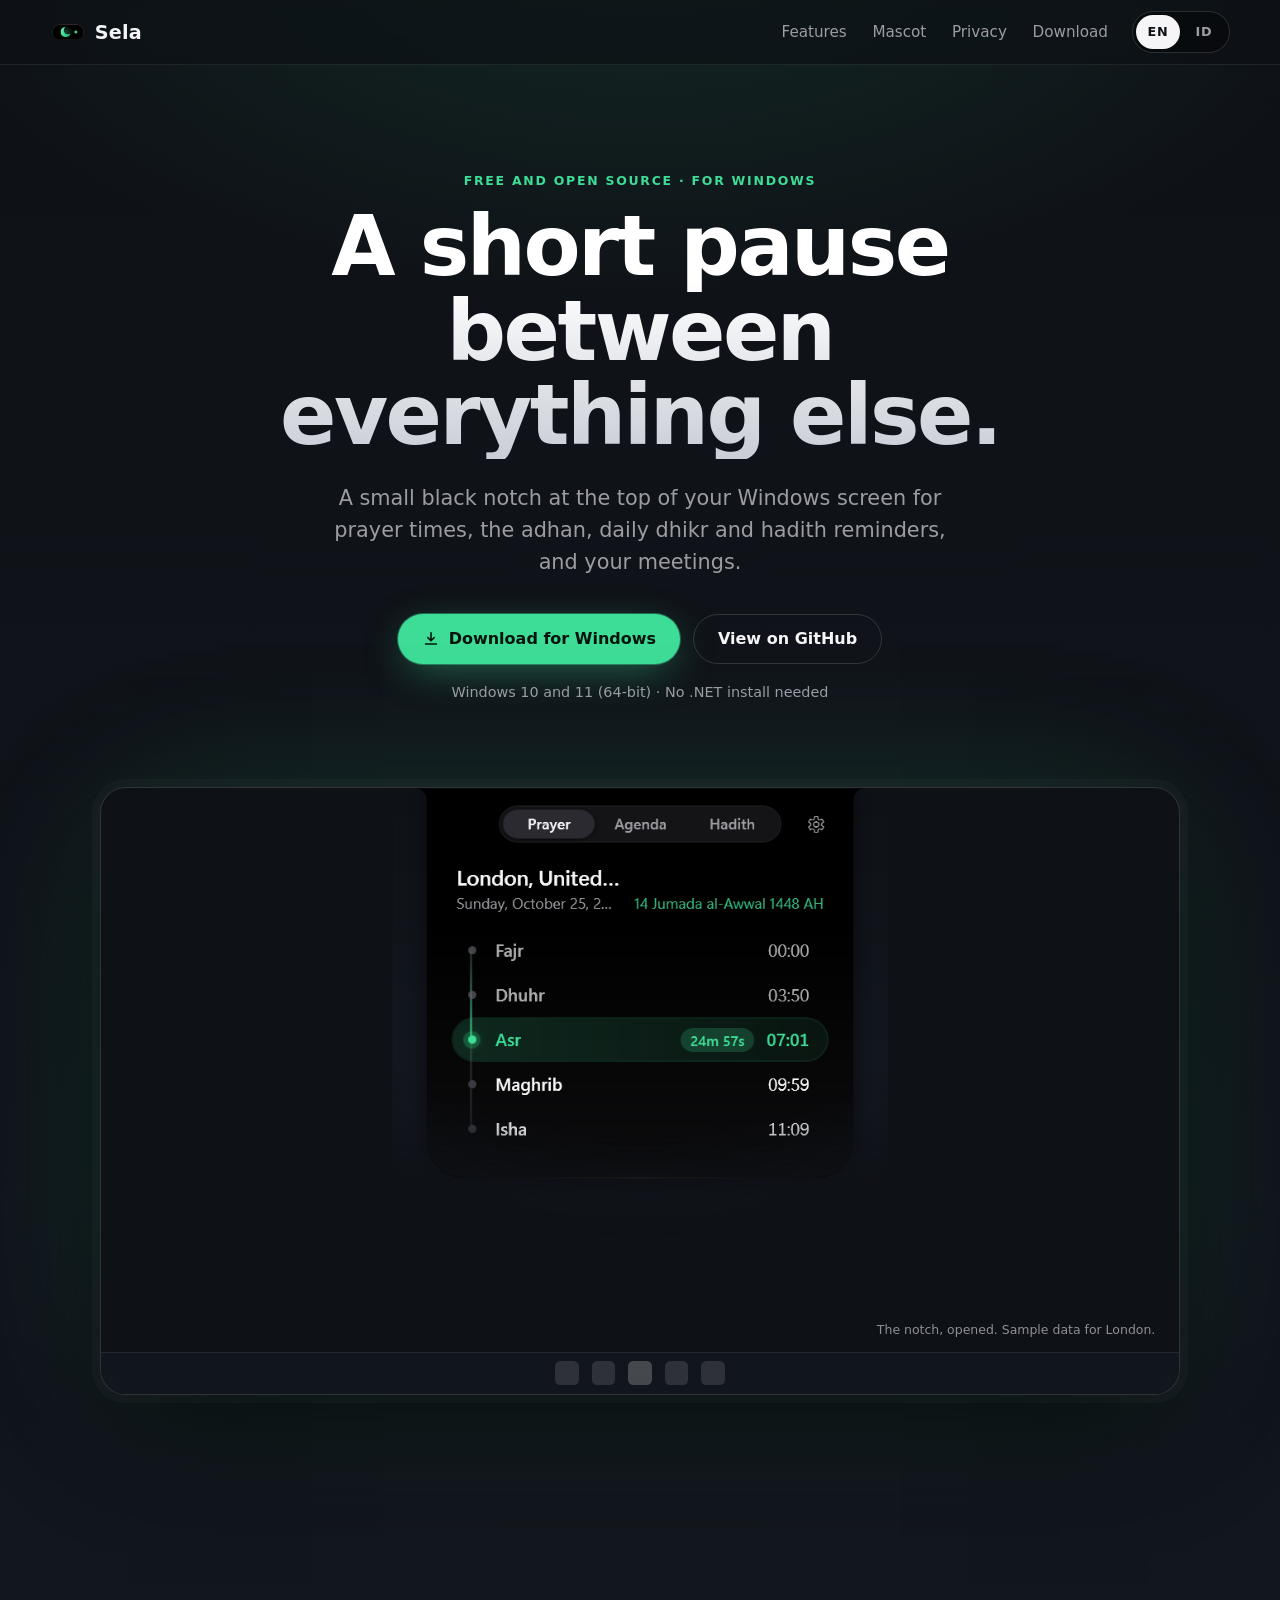
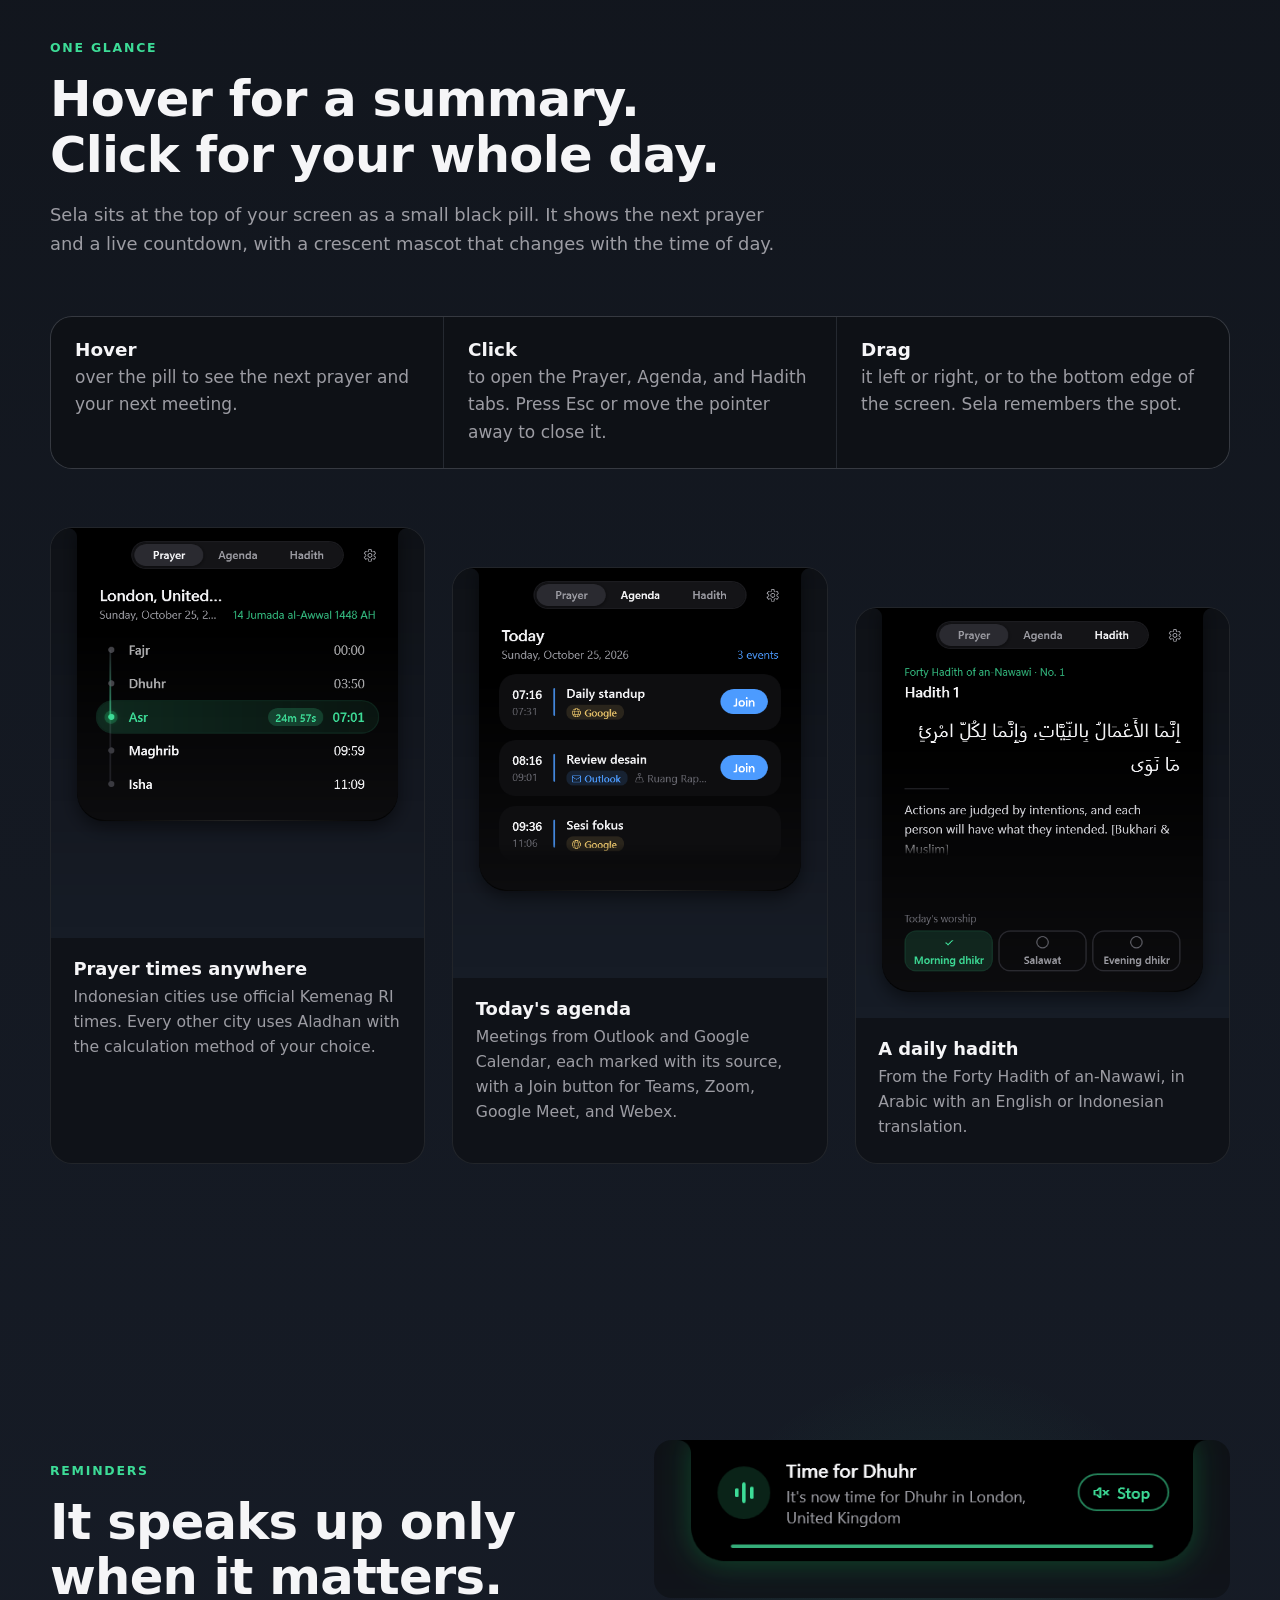
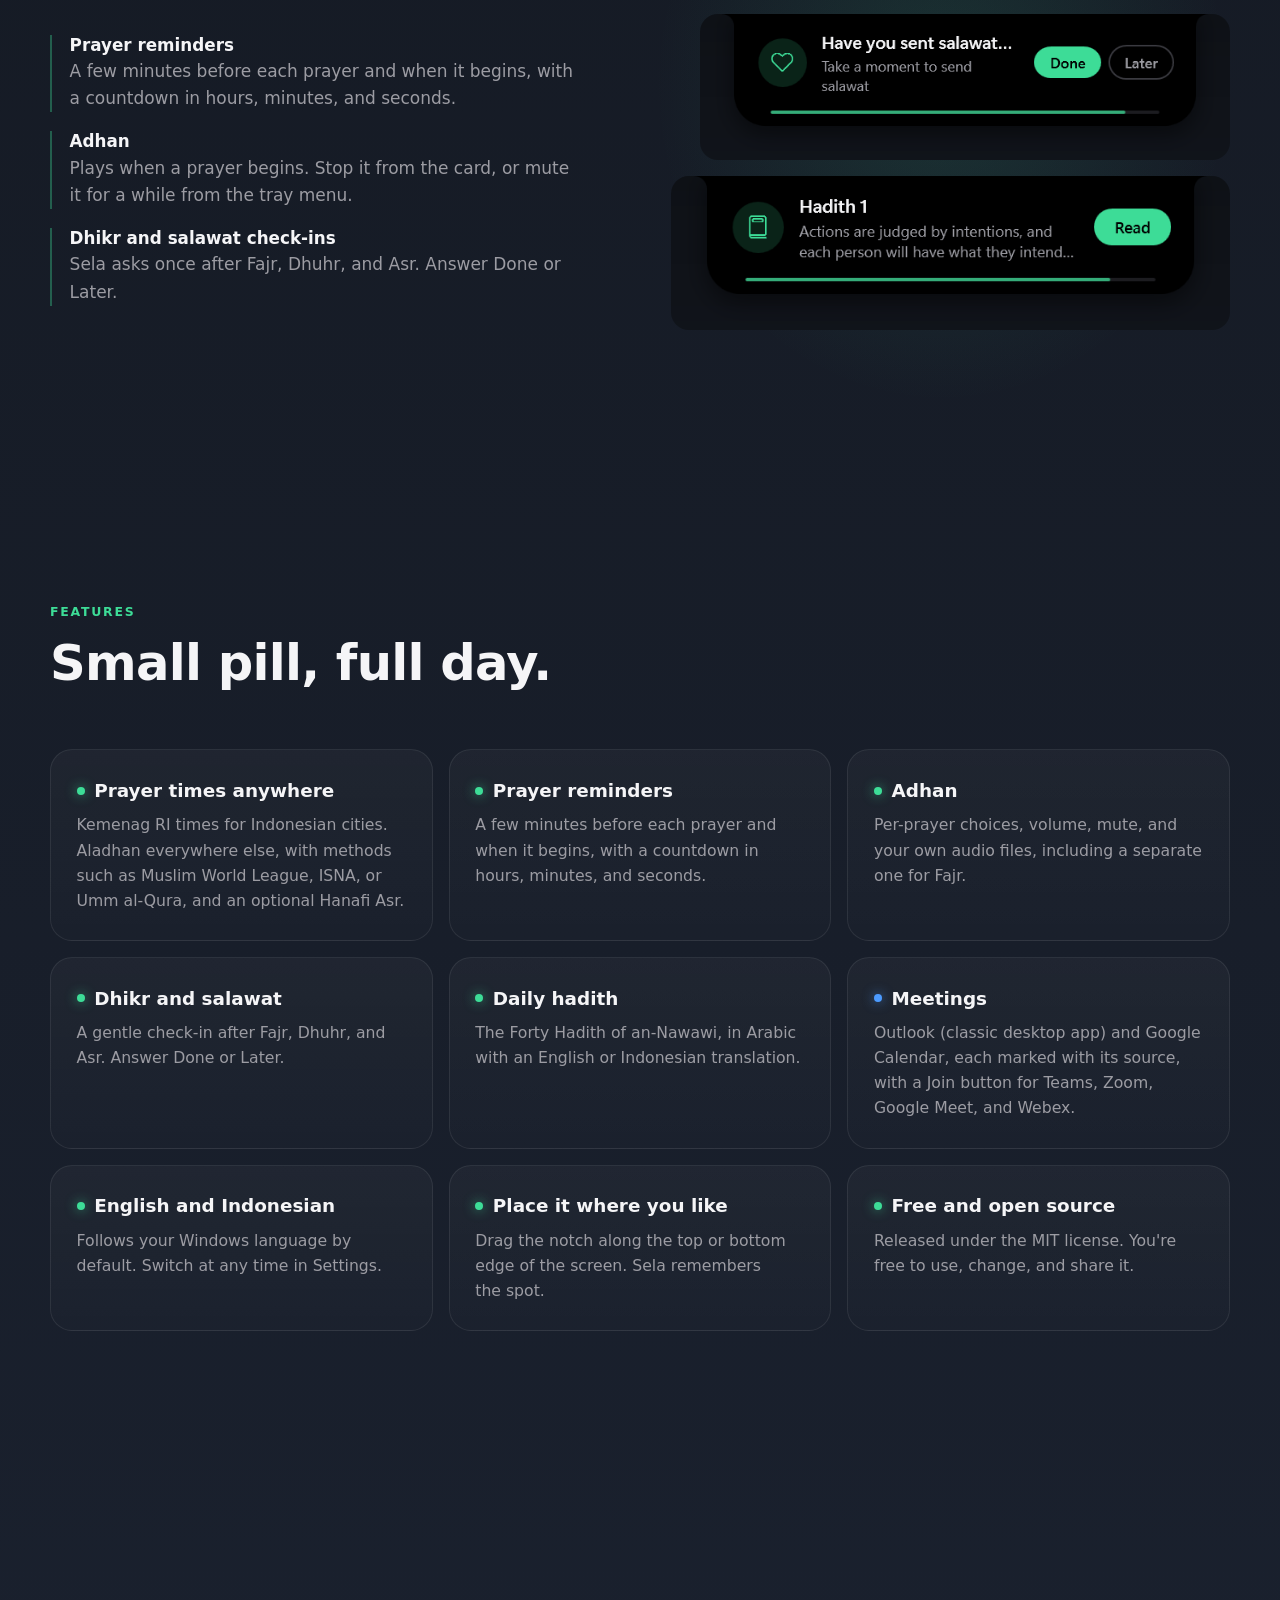
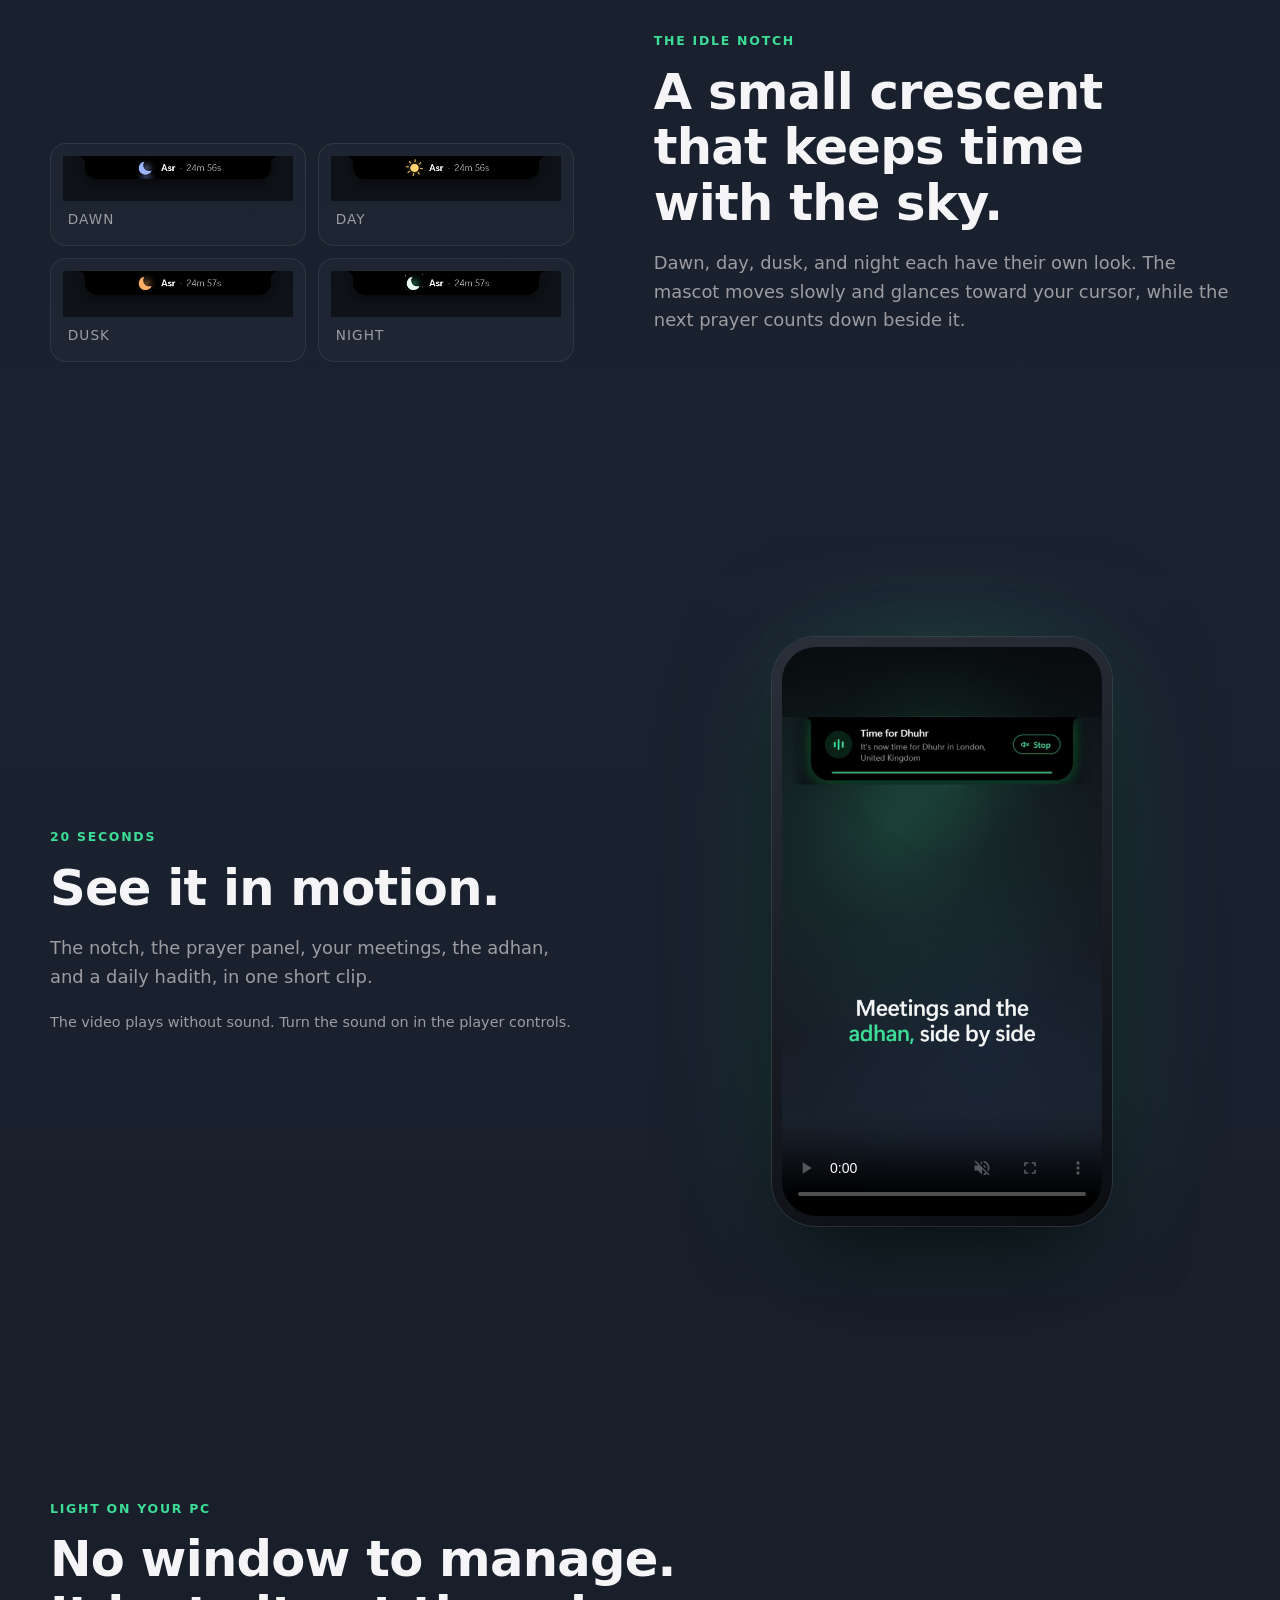
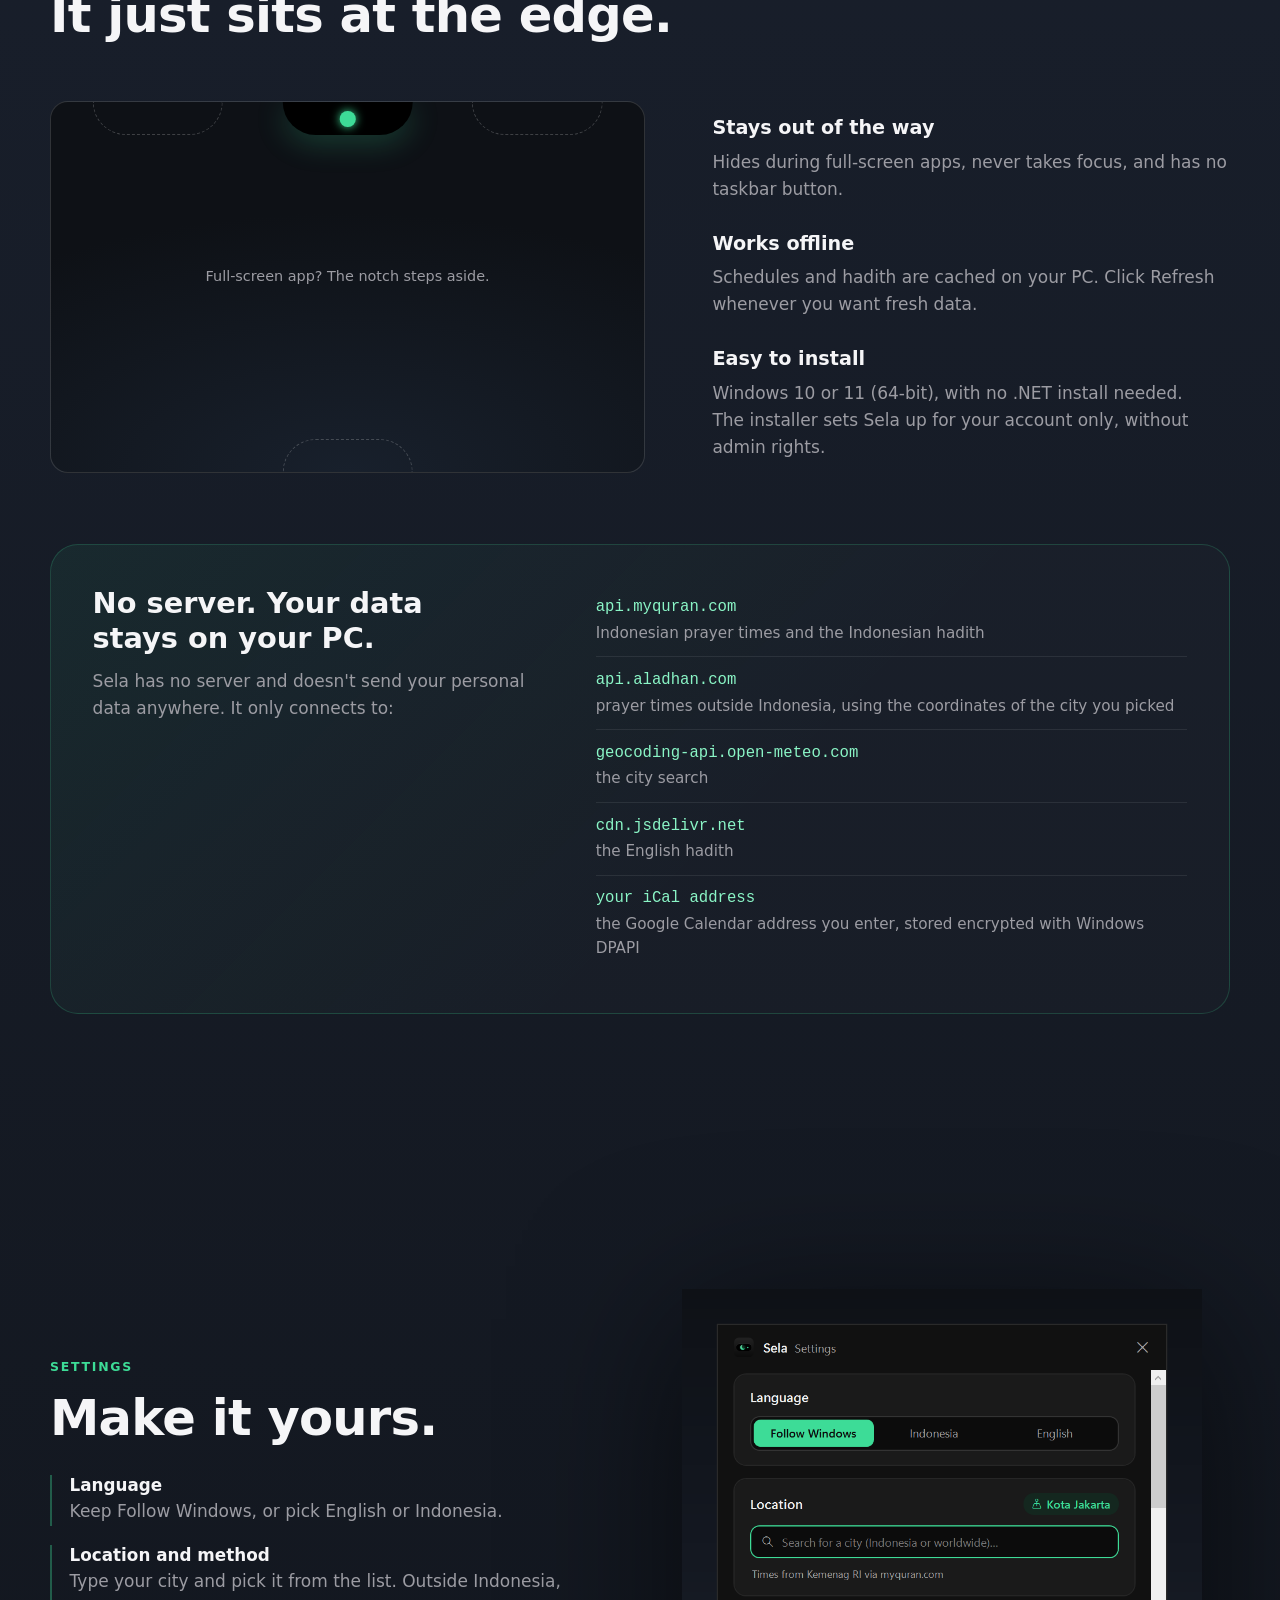
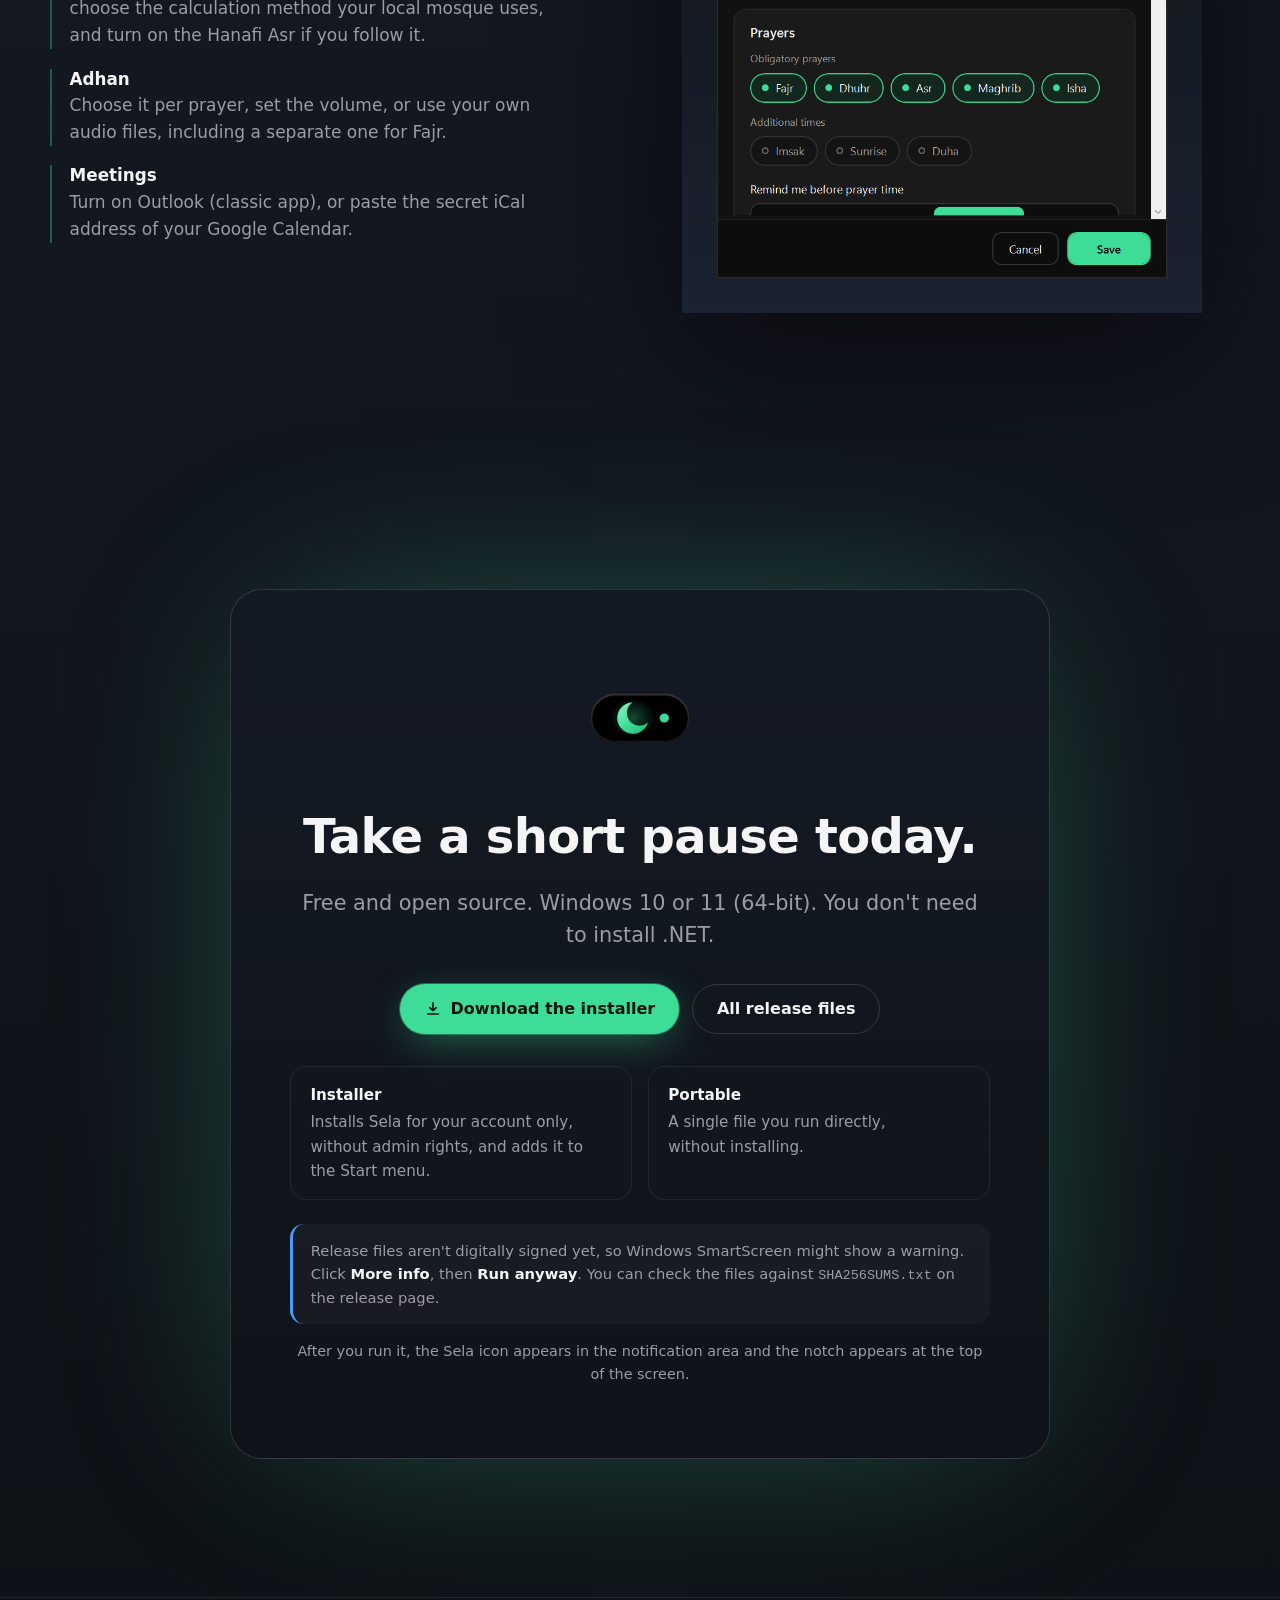
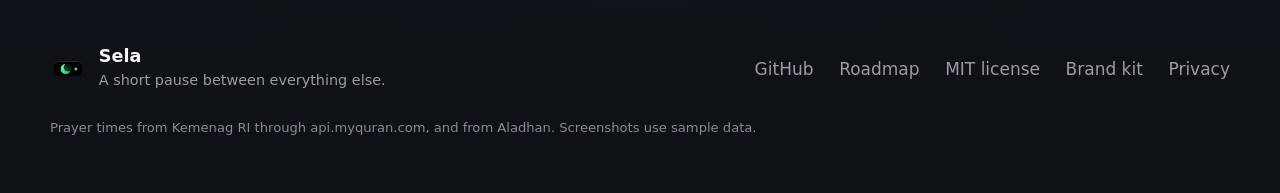
==== docs/index.html @ 3257065a "Add the Sela landing page for GitHub Pages Static bilingual (EN/ID) page in docs/: hero with the not" ====
<!doctype html>
<html lang="en">
<head>
  <meta charset="utf-8">
  <meta name="viewport" content="width=device-width, initial-scale=1">
  <title>Sela · A short pause between everything else</title>
  <meta name="description" content="Sela is a small black notch at the top of your Windows screen for prayer times, the adhan, daily dhikr and hadith reminders, and your Outlook and Google Calendar meetings. Free and open source.">
  <link rel="canonical" href="https://agusumri.github.io/sela/">
  <meta name="theme-color" content="#0E1116">
  <meta name="color-scheme" content="dark">

  <meta property="og:type" content="website">
  <meta property="og:site_name" content="Sela">
  <meta property="og:title" content="Sela · A short pause between everything else">
  <meta property="og:description" content="A small notch at the top of your Windows screen for prayer times, the adhan, daily reminders, and meetings.">
  <meta property="og:url" content="https://agusumri.github.io/sela/">
  <meta property="og:image" content="https://agusumri.github.io/sela/brand/social/github-social-preview.png">
  <meta property="og:image:width" content="1280">
  <meta property="og:image:height" content="640">
  <meta property="og:image:alt" content="Sela logo and tagline on a dark background">
  <meta property="og:locale" content="en_US">
  <meta property="og:locale:alternate" content="id_ID">
  <meta name="twitter:card" content="summary_large_image">
  <meta name="twitter:title" content="Sela · A short pause between everything else">
  <meta name="twitter:description" content="A small notch at the top of your Windows screen for prayer times, the adhan, daily reminders, and meetings.">
  <meta name="twitter:image" content="https://agusumri.github.io/sela/brand/social/github-social-preview.png">

  <link rel="icon" href="assets/img/favicon.svg" type="image/svg+xml">
  <link rel="icon" href="assets/img/favicon-32.png" type="image/png" sizes="32x32">
  <link rel="apple-touch-icon" href="assets/img/apple-touch-icon.png">
  <link rel="stylesheet" href="assets/css/site.css">
  <script>document.documentElement.classList.add('js');</script>
</head>
<body>
  <a class="skip" href="#main" data-i18n="skip">Skip to content</a>

  <header class="site-header">
    <div class="wrap header-row">
      <a class="brand" href="#top" aria-label="Sela, back to top">
        <img src="assets/img/sela-mark-256.png" alt="" width="40" height="40">
        <span>Sela</span>
      </a>
      <nav class="nav" aria-label="Sections" data-i18n-aria="navLabel">
        <a href="#features" data-i18n="navFeatures">Features</a>
        <a href="#mascot" data-i18n="navMascot">Mascot</a>
        <a href="#privacy" data-i18n="navPrivacy">Privacy</a>
        <a href="#download" data-i18n="navDownload">Download</a>
      </nav>
      <div class="lang" role="group" aria-label="Language" data-i18n-aria="langLabel">
        <button type="button" data-lang="en" aria-pressed="true" lang="en"><span aria-hidden="true">EN</span><span class="sr">English</span></button>
        <button type="button" data-lang="id" aria-pressed="false" lang="id"><span aria-hidden="true">ID</span><span class="sr">Bahasa Indonesia</span></button>
      </div>
    </div>
  </header>

  <main id="main">
    <!-- Hero -->
    <section class="hero" id="top" aria-labelledby="hero-title">
      <div class="wrap hero-copy">
        <p class="eyebrow reveal" data-i18n="heroEyebrow">Free and open source · for Windows</p>
        <h1 id="hero-title" class="reveal" data-i18n="heroTitle">A short pause between everything&nbsp;else.</h1>
        <p class="lede reveal" data-i18n="heroLede">A small black notch at the top of your Windows screen for prayer times, the adhan, daily dhikr and hadith reminders, and your meetings.</p>
        <div class="cta reveal">
          <a class="btn btn-primary" href="https://github.com/agusumri/sela/releases/latest" data-dl>
            <svg aria-hidden="true" viewBox="0 0 20 20" width="18" height="18"><path d="M10 3v9m0 0 -3.5-3.5M10 12l3.5-3.5M4 15.5h12" fill="none" stroke="currentColor" stroke-width="1.8" stroke-linecap="round" stroke-linejoin="round"/></svg>
            <span data-i18n="ctaDownload">Download for Windows</span>
          </a>
          <a class="btn btn-ghost" href="https://github.com/agusumri/sela" data-i18n="ctaGithub">View on GitHub</a>
        </div>
        <p class="fine reveal"><span data-dl-meta></span><span data-i18n="heroReq">Windows 10 and 11 (64-bit) · No .NET install needed</span></p>
      </div>

      <div class="wrap">
        <figure class="screen reveal" aria-labelledby="screen-cap">
          <div class="screen-sky" aria-hidden="true">
            <span class="sky sky-dawn"></span><span class="sky sky-day"></span><span class="sky sky-dusk"></span><span class="sky sky-night"></span>
          </div>
          <div class="screen-panel">
            <img src="assets/img/en/panel-prayer.png" data-src="panel-prayer.png" width="600" height="660" fetchpriority="high"
                 alt="The Sela notch opened at the top of the screen: the London prayer schedule with a timeline and the next prayer highlighted in green"
                 data-i18n-alt="altHero">
          </div>
          <div class="taskbar" aria-hidden="true"><i></i><i></i><i class="on"></i><i></i><i></i></div>
          <figcaption id="screen-cap" class="screen-cap" data-i18n="heroCaption">The notch, opened. Sample data for London.</figcaption>
        </figure>
      </div>
    </section>

    <!-- How it works -->
    <section class="section" id="features" aria-labelledby="glance-title">
      <div class="wrap">
        <div class="section-head reveal">
          <p class="eyebrow" data-i18n="glanceEyebrow">One glance</p>
          <h2 id="glance-title" data-i18n="glanceTitle">Hover for a summary. Click for your whole day.</h2>
          <p data-i18n="glanceLede">Sela sits at the top of your screen as a small black pill. It shows the next prayer and a live countdown, with a crescent mascot that changes with the time of day.</p>
        </div>

        <ol class="steps reveal">
          <li><b data-i18n="stepHoverT">Hover</b><span data-i18n="stepHover">over the pill to see the next prayer and your next meeting.</span></li>
          <li><b data-i18n="stepClickT">Click</b><span data-i18n="stepClick">to open the Prayer, Agenda, and Hadith tabs. Press Esc or move the pointer away to close it.</span></li>
          <li><b data-i18n="stepDragT">Drag</b><span data-i18n="stepDrag">it left or right, or to the bottom edge of the screen. Sela remembers the spot.</span></li>
        </ol>

        <div class="panels">
          <figure class="panel-card reveal">
            <img src="assets/img/en/panel-prayer.png" data-src="panel-prayer.png" width="600" height="660" loading="lazy"
                 alt="Prayer tab: London schedule with a timeline and the next prayer highlighted in green" data-i18n-alt="altPrayer">
            <figcaption>
              <b data-i18n="panelPrayerT">Prayer times anywhere</b>
              <span data-i18n="panelPrayer">Indonesian cities use official Kemenag RI times. Every other city uses Aladhan with the calculation method of your choice.</span>
            </figcaption>
          </figure>
          <figure class="panel-card reveal">
            <img src="assets/img/en/panel-agenda.png" data-src="panel-agenda.png" width="600" height="660" loading="lazy"
                 alt="Agenda tab: meeting cards marked Outlook or Google, with Join buttons" data-i18n-alt="altAgenda">
            <figcaption>
              <b data-i18n="panelAgendaT">Today's agenda</b>
              <span data-i18n="panelAgenda">Meetings from Outlook and Google Calendar, each marked with its source, with a Join button for Teams, Zoom, Google Meet, and Webex.</span>
            </figcaption>
          </figure>
          <figure class="panel-card reveal">
            <img src="assets/img/en/panel-hadith.png" data-src="panel-hadith.png" width="600" height="660" loading="lazy"
                 alt="Hadith tab: Forty Hadith of an-Nawawi in Arabic with an English translation and today's worship check-ins" data-i18n-alt="altHadith">
            <figcaption>
              <b data-i18n="panelHadithT">A daily hadith</b>
              <span data-i18n="panelHadith">From the Forty Hadith of an-Nawawi, in Arabic with an English or Indonesian translation.</span>
            </figcaption>
          </figure>
        </div>
      </div>
    </section>

    <!-- Reminders -->
    <section class="section reminders" aria-labelledby="rem-title">
      <div class="wrap split">
        <div class="split-copy reveal">
          <p class="eyebrow" data-i18n="remEyebrow">Reminders</p>
          <h2 id="rem-title" data-i18n="remTitle">It speaks up only when it matters.</h2>
          <dl class="defs">
            <div><dt data-i18n="remPrayerT">Prayer reminders</dt><dd data-i18n="remPrayer">A few minutes before each prayer and when it begins, with a countdown in hours, minutes, and seconds.</dd></div>
            <div><dt data-i18n="remAdhanT">Adhan</dt><dd data-i18n="remAdhan">Plays when a prayer begins. Stop it from the card, or mute it for a while from the tray menu.</dd></div>
            <div><dt data-i18n="remHabitT">Dhikr and salawat check-ins</dt><dd data-i18n="remHabit">Sela asks once after Fajr, Dhuhr, and Asr. Answer Done or Later.</dd></div>
          </dl>
        </div>
        <div class="cards-stack">
          <img class="reveal" src="assets/img/en/reminder-adhan.png" data-src="reminder-adhan.png" width="654" height="180" loading="lazy"
               alt="Prayer time card with a Stop button for the adhan" data-i18n-alt="altRemAdhan">
          <img class="reveal" src="assets/img/en/reminder-habit.png" data-src="reminder-habit.png" width="654" height="180" loading="lazy"
               alt="Check-in card asking about salawat, with Done and Later buttons" data-i18n-alt="altRemHabit">
          <img class="reveal" src="assets/img/en/reminder-hadith.png" data-src="reminder-hadith.png" width="654" height="180" loading="lazy"
               alt="Daily hadith card with a short preview and a Read button" data-i18n-alt="altRemHadith">
        </div>
      </div>
    </section>

    <!-- Feature grid -->
    <section class="section" aria-labelledby="grid-title">
      <div class="wrap">
        <div class="section-head reveal">
          <p class="eyebrow" data-i18n="gridEyebrow">Features</p>
          <h2 id="grid-title" data-i18n="gridTitle">Small pill, full day.</h2>
        </div>
        <ul class="grid">
          <li class="reveal"><h3 data-i18n="fPrayerT">Prayer times anywhere</h3><p data-i18n="fPrayer">Kemenag RI times for Indonesian cities. Aladhan everywhere else, with methods such as Muslim World League, ISNA, or Umm al-Qura, and an optional Hanafi Asr.</p></li>
          <li class="reveal"><h3 data-i18n="fRemT">Prayer reminders</h3><p data-i18n="fRem">A few minutes before each prayer and when it begins, with a countdown in hours, minutes, and seconds.</p></li>
          <li class="reveal"><h3 data-i18n="fAdhanT">Adhan</h3><p data-i18n="fAdhan">Per-prayer choices, volume, mute, and your own audio files, including a separate one for Fajr.</p></li>
          <li class="reveal"><h3 data-i18n="fHabitT">Dhikr and salawat</h3><p data-i18n="fHabit">A gentle check-in after Fajr, Dhuhr, and Asr. Answer Done or Later.</p></li>
          <li class="reveal"><h3 data-i18n="fHadithT">Daily hadith</h3><p data-i18n="fHadith">The Forty Hadith of an-Nawawi, in Arabic with an English or Indonesian translation.</p></li>
          <li class="reveal"><h3 class="blue" data-i18n="fMeetT">Meetings</h3><p data-i18n="fMeet">Outlook (classic desktop app) and Google Calendar, each marked with its source, with a Join button for Teams, Zoom, Google Meet, and Webex.</p></li>
          <li class="reveal"><h3 data-i18n="fLangT">English and Indonesian</h3><p data-i18n="fLang">Follows your Windows language by default. Switch at any time in Settings.</p></li>
          <li class="reveal"><h3 data-i18n="fPlaceT">Place it where you like</h3><p data-i18n="fPlace">Drag the notch along the top or bottom edge of the screen. Sela remembers the spot.</p></li>
          <li class="reveal"><h3 data-i18n="fOpenT">Free and open source</h3><p data-i18n="fOpen">Released under the MIT license. You're free to use, change, and share it.</p></li>
        </ul>
      </div>
    </section>

    <!-- Mascot -->
    <section class="section mascot" id="mascot" aria-labelledby="mascot-title">
      <div class="wrap split split-rev">
        <div class="split-copy reveal">
          <p class="eyebrow" data-i18n="mascotEyebrow">The idle notch</p>
          <h2 id="mascot-title" data-i18n="mascotTitle">A small crescent that keeps time with the sky.</h2>
          <p data-i18n="mascotLede">Dawn, day, dusk, and night each have their own look. The mascot moves slowly and glances toward your cursor, while the next prayer counts down beside it.</p>
        </div>
        <div class="sky-stage reveal">
          <div class="cycler" aria-hidden="true">
            <img src="assets/img/en/idle-dawn.png" data-src="idle-dawn.png" width="438" height="87" loading="lazy" alt="">
            <img src="assets/img/en/idle-day.png" data-src="idle-day.png" width="438" height="87" loading="lazy" alt="">
            <img src="assets/img/en/idle-dusk.png" data-src="idle-dusk.png" width="438" height="87" loading="lazy" alt="">
            <img src="assets/img/en/idle-night.png" data-src="idle-night.png" width="438" height="87" loading="lazy" alt="">
          </div>
        <ul class="skies" aria-label="The notch through the day" data-i18n-aria="skiesLabel">
          <li class="reveal"><img src="assets/img/en/idle-dawn.png" data-src="idle-dawn.png" width="438" height="87" loading="lazy" alt="Dawn: lavender crescent, next prayer and a countdown with seconds" data-i18n-alt="altDawn"><span data-i18n="skyDawn">Dawn</span></li>
          <li class="reveal"><img src="assets/img/en/idle-day.png" data-src="idle-day.png" width="438" height="87" loading="lazy" alt="Day: small sun with rays, next prayer and countdown" data-i18n-alt="altDay"><span data-i18n="skyDay">Day</span></li>
          <li class="reveal"><img src="assets/img/en/idle-dusk.png" data-src="idle-dusk.png" width="438" height="87" loading="lazy" alt="Dusk: amber crescent, next prayer and countdown" data-i18n-alt="altDusk"><span data-i18n="skyDusk">Dusk</span></li>
          <li class="reveal"><img src="assets/img/en/idle-night.png" data-src="idle-night.png" width="438" height="87" loading="lazy" alt="Night: crescent with stars, next prayer and countdown" data-i18n-alt="altNight"><span data-i18n="skyNight">Night</span></li>
        </ul>
        </div>
      </div>
    </section>

    <!-- Video -->
    <section class="section motion" aria-labelledby="motion-title">
      <div class="wrap split">
        <div class="split-copy reveal">
          <p class="eyebrow" data-i18n="motionEyebrow">20 seconds</p>
          <h2 id="motion-title" data-i18n="motionTitle">See it in motion.</h2>
          <p data-i18n="motionLede">The notch, the prayer panel, your meetings, the adhan, and a daily hadith, in one short clip.</p>
          <p class="fine" data-i18n="motionNote">The video plays without sound. Turn the sound on in the player controls.</p>
        </div>
        <div class="phone reveal">
          <video id="brag" src="media/brag-en.mp4" poster="media/brag-en.jpg" width="1080" height="1920"
                 muted loop playsinline preload="metadata" controls
                 aria-label="Sela launch video: the notch, the prayer panel, meetings, the adhan and a daily hadith"
                 data-i18n-aria="videoLabel"></video>
        </div>
      </div>
    </section>

    <!-- Light on your PC + privacy -->
    <section class="section light" id="privacy" aria-labelledby="light-title">
      <div class="wrap">
        <div class="section-head reveal">
          <p class="eyebrow" data-i18n="lightEyebrow">Light on your PC</p>
          <h2 id="light-title" data-i18n="lightTitle">No window to manage. It just sits at the edge.</h2>
        </div>

        <div class="light-grid">
          <div class="desk reveal" aria-hidden="true">
            <div class="desk-screen">
              <span class="pill pill-now"><i></i></span>
              <span class="pill ghost g-left"></span>
              <span class="pill ghost g-right"></span>
              <span class="pill ghost g-bottom"></span>
              <span class="fs" data-i18n="deskFs">Full-screen app? The notch steps aside.</span>
            </div>
          </div>

          <ul class="light-list">
            <li class="reveal"><h3 data-i18n="lOutT">Stays out of the way</h3><p data-i18n="lOut">Hides during full-screen apps, never takes focus, and has no taskbar button.</p></li>
            <li class="reveal"><h3 data-i18n="lOffT">Works offline</h3><p data-i18n="lOff">Schedules and hadith are cached on your PC. Click Refresh whenever you want fresh data.</p></li>
            <li class="reveal"><h3 data-i18n="lInstT">Easy to install</h3><p data-i18n="lInst">Windows 10 or 11 (64-bit), with no .NET install needed. The installer sets Sela up for your account only, without admin rights.</p></li>
          </ul>
        </div>

        <div class="privacy reveal">
          <div>
            <h3 data-i18n="privT">No server. Your data stays on your PC.</h3>
            <p data-i18n="priv">Sela has no server and doesn't send your personal data anywhere. It only connects to:</p>
          </div>
          <ul class="hosts">
            <li><code>api.myquran.com</code><span data-i18n="h1">Indonesian prayer times and the Indonesian hadith</span></li>
            <li><code>api.aladhan.com</code><span data-i18n="h2">prayer times outside Indonesia, using the coordinates of the city you picked</span></li>
            <li><code>geocoding-api.open-meteo.com</code><span data-i18n="h3">the city search</span></li>
            <li><code>cdn.jsdelivr.net</code><span data-i18n="h4">the English hadith</span></li>
            <li><code data-i18n="h5c">your iCal address</code><span data-i18n="h5">the Google Calendar address you enter, stored encrypted with Windows DPAPI</span></li>
          </ul>
        </div>
      </div>
    </section>

    <!-- Settings -->
    <section class="section settings" aria-labelledby="set-title">
      <div class="wrap split">
        <div class="split-copy reveal">
          <p class="eyebrow" data-i18n="setEyebrow">Settings</p>
          <h2 id="set-title" data-i18n="setTitle">Make it yours.</h2>
          <dl class="defs">
            <div><dt data-i18n="sLangT">Language</dt><dd data-i18n="sLang">Keep Follow Windows, or pick English or Indonesia.</dd></div>
            <div><dt data-i18n="sLocT">Location and method</dt><dd data-i18n="sLoc">Type your city and pick it from the list. Outside Indonesia, choose the calculation method your local mosque uses, and turn on the Hanafi Asr if you follow it.</dd></div>
            <div><dt data-i18n="sAdhanT">Adhan</dt><dd data-i18n="sAdhan">Choose it per prayer, set the volume, or use your own audio files, including a separate one for Fajr.</dd></div>
            <div><dt data-i18n="sMeetT">Meetings</dt><dd data-i18n="sMeet">Turn on Outlook (classic app), or paste the secret iCal address of your Google Calendar.</dd></div>
          </dl>
        </div>
        <figure class="settings-shot reveal">
          <img src="assets/img/en/settings.png" data-src="settings.png" width="900" height="1080" loading="lazy"
               alt="Settings window in English with Language, Location and Prayer sections" data-i18n-alt="altSettings">
        </figure>
      </div>
    </section>

    <!-- Download -->
    <section class="section download" id="download" aria-labelledby="dl-title">
      <div class="wrap">
        <div class="dl-card reveal">
          <img class="dl-mark" src="assets/img/sela-mark-256.png" alt="" width="128" height="128" loading="lazy">
          <h2 id="dl-title" data-i18n="dlTitle">Take a short pause today.</h2>
          <p class="lede" data-i18n="dlLede">Free and open source. Windows 10 or 11 (64-bit). You don't need to install .NET.</p>
          <div class="cta">
            <a class="btn btn-primary" href="https://github.com/agusumri/sela/releases/latest" data-dl>
              <svg aria-hidden="true" viewBox="0 0 20 20" width="18" height="18"><path d="M10 3v9m0 0 -3.5-3.5M10 12l3.5-3.5M4 15.5h12" fill="none" stroke="currentColor" stroke-width="1.8" stroke-linecap="round" stroke-linejoin="round"/></svg>
              <span data-i18n="dlInstaller">Download the installer</span>
            </a>
            <a class="btn btn-ghost" href="https://github.com/agusumri/sela/releases/latest" data-dl-portable data-i18n="dlAll">All release files</a>
          </div>
          <p class="fine" data-dl-meta></p>
          <div class="dl-opts">
            <p><b data-i18n="dlInstT">Installer</b> <span data-i18n="dlInst">Installs Sela for your account only, without admin rights, and adds it to the Start menu.</span></p>
            <p><b data-i18n="dlPortT">Portable</b> <span data-i18n="dlPort">A single file you run directly, without installing.</span></p>
          </div>
          <p class="note" data-i18n="dlNote">Release files aren't digitally signed yet, so Windows SmartScreen might show a warning. Click <b>More info</b>, then <b>Run anyway</b>. You can check the files against <code>SHA256SUMS.txt</code> on the release page.</p>
          <p class="fine" data-i18n="dlAfter">After you run it, the Sela icon appears in the notification area and the notch appears at the top of the screen.</p>
        </div>
      </div>
    </section>
  </main>

  <footer class="site-footer">
    <div class="wrap footer-row">
      <div class="footer-brand">
        <img src="assets/img/sela-mark-256.png" alt="" width="36" height="36" loading="lazy">
        <div>
          <b>Sela</b>
          <span data-i18n="footTag">A short pause between everything else.</span>
        </div>
      </div>
      <nav aria-label="Project links" data-i18n-aria="footNav">
        <ul class="footer-links">
          <li><a href="https://github.com/agusumri/sela">GitHub</a></li>
          <li><a href="https://github.com/agusumri/sela/issues/13" data-i18n="footRoadmap">Roadmap</a></li>
          <li><a href="https://github.com/agusumri/sela/blob/main/LICENSE" data-i18n="footLicense">MIT license</a></li>
          <li><a href="https://github.com/agusumri/sela/tree/main/docs/brand" data-i18n="footBrand">Brand kit</a></li>
          <li><a href="https://github.com/agusumri/sela#privacy" data-href-id="https://github.com/agusumri/sela/blob/main/README.id.md#privasi" data-i18n="footPrivacy">Privacy</a></li>
        </ul>
      </nav>
      <p class="credits" data-i18n="footCredits">Prayer times from Kemenag RI through api.myquran.com, and from Aladhan. Screenshots use sample data.</p>
    </div>
  </footer>

  <script src="assets/js/site.js"></script>
</body>
</html>
---- docs/assets/css/site.css ----
/* Sela landing page. No web fonts, no third-party requests. */
:root {
  --bg-0: #0E1116;
  --bg-1: #1B2230;
  --bg-card: #141922;
  --line: rgb(255 255 255 / .08);
  --line-2: rgb(255 255 255 / .14);
  --text: #F5F5F7;
  --muted: #9C9CA3;
  --accent: #3DDC97;
  --accent-2: #8AF5C6;
  --blue: #4C9BFF;
  --notch: #000;
  --radius: 22px;
  --wrap: 1180px;
  --ease: cubic-bezier(.22, .61, .36, 1);
  --font-display: "Segoe UI Variable Display", "Segoe UI", system-ui, -apple-system, sans-serif;
  --font-text: "Segoe UI Variable Text", "Segoe UI", system-ui, -apple-system, sans-serif;
  color-scheme: dark;
}

*, *::before, *::after { box-sizing: border-box; }
html { scroll-behavior: smooth; -webkit-text-size-adjust: 100%; overflow-x: clip; }
@media (prefers-reduced-motion: reduce) { html { scroll-behavior: auto; } }

body {
  margin: 0;
  min-height: 100vh;
  overflow-x: clip;
  font: 400 1.0625rem/1.6 var(--font-text);
  color: var(--text);
  background:
    radial-gradient(1100px 620px at 50% -120px, rgb(61 220 151 / .13), transparent 70%),
    linear-gradient(180deg, var(--bg-0) 0%, var(--bg-1) 55%, var(--bg-0) 100%);
  background-color: var(--bg-0);
  text-rendering: optimizeLegibility;
  -webkit-font-smoothing: antialiased;
}

img, video { display: block; max-width: 100%; height: auto; }
a { color: inherit; }
code { font: .92em/1.4 ui-monospace, "Cascadia Mono", Consolas, monospace; }
h1, h2, h3 { font-family: var(--font-display); font-weight: 600; margin: 0; text-wrap: balance; }
p { margin: 0; text-wrap: pretty; }

.wrap { width: min(100% - 2.5rem, var(--wrap)); margin-inline: auto; }
.sr { position: absolute; width: 1px; height: 1px; overflow: hidden; clip-path: inset(50%); white-space: nowrap; }

:focus-visible { outline: 2px solid var(--accent); outline-offset: 3px; border-radius: 8px; }

.skip {
  position: absolute; left: 1rem; top: -4rem; z-index: 100;
  padding: .6rem 1rem; border-radius: 10px;
  background: var(--accent); color: #04140C; font-weight: 600; text-decoration: none;
}
.skip:focus { top: 1rem; }

/* Header */
.site-header {
  position: sticky; top: 0; z-index: 50;
  background: rgb(14 17 22 / .72);
  backdrop-filter: blur(14px) saturate(140%);
  -webkit-backdrop-filter: blur(14px) saturate(140%);
  border-bottom: 1px solid var(--line);
}
.header-row { display: flex; align-items: center; gap: 1.5rem; min-height: 64px; }
.brand { display: inline-flex; align-items: center; gap: .55rem; text-decoration: none; font: 600 1.2rem var(--font-display); letter-spacing: .01em; }
.brand img { width: 36px; height: 36px; }
.nav { display: flex; gap: 1.6rem; margin-left: auto; }
.nav a { color: var(--muted); text-decoration: none; font-size: .95rem; transition: color .3s var(--ease); }
.nav a:hover { color: var(--text); }
.lang {
  display: inline-flex; padding: 3px; gap: 2px;
  border: 1px solid var(--line-2); border-radius: 999px; background: rgb(0 0 0 / .35);
}
.lang button {
  min-width: 44px; min-height: 34px; padding: 0 .7rem;
  border: 0; border-radius: 999px; background: transparent; color: var(--muted);
  font: 600 .8rem/1 var(--font-text); letter-spacing: .06em; cursor: pointer;
  transition: background-color .3s var(--ease), color .3s var(--ease);
}
.lang button:hover { color: var(--text); }
.lang button[aria-pressed="true"] { background: var(--text); color: #0E1116; }
@media (max-width: 760px) {
  .nav { display: none; }
  .lang { margin-left: auto; }
}

/* Shared */
.eyebrow {
  color: var(--accent); font: 600 .78rem/1.2 var(--font-text);
  letter-spacing: .14em; text-transform: uppercase; margin-bottom: 1rem;
}
.lede { color: var(--muted); font-size: clamp(1.05rem, .95rem + .45vw, 1.3rem); line-height: 1.55; }
.fine { color: var(--muted); font-size: .9rem; }
.section { padding-block: clamp(5rem, 3rem + 7vw, 9rem); }
.section-head { max-width: 46rem; margin-bottom: clamp(2.5rem, 2rem + 2vw, 4rem); }
.section-head h2, .split-copy h2 {
  font-size: clamp(1.9rem, 1.3rem + 2.4vw, 3.1rem); line-height: 1.12; letter-spacing: -.015em; margin-bottom: 1.1rem;
}
.section-head > p:not(.eyebrow), .split-copy > p:not(.eyebrow):not(.fine) { color: var(--muted); font-size: 1.12rem; }

.btn {
  display: inline-flex; align-items: center; justify-content: center; gap: .55rem;
  min-height: 50px; padding: 0 1.5rem; border-radius: 999px;
  font: 600 1rem/1 var(--font-text); text-decoration: none;
  transition: transform .4s var(--ease), box-shadow .4s var(--ease), background-color .3s var(--ease), border-color .3s var(--ease);
}
.btn-primary {
  background: var(--accent); color: #04140C;
  box-shadow: 0 0 0 1px rgb(61 220 151 / .4), 0 10px 40px -10px rgb(61 220 151 / .55);
}
.btn-primary:hover { transform: translateY(-1px); box-shadow: 0 0 0 1px rgb(61 220 151 / .6), 0 16px 50px -12px rgb(61 220 151 / .7); }
.btn-ghost { border: 1px solid var(--line-2); color: var(--text); }
.btn-ghost:hover { border-color: rgb(255 255 255 / .3); background: rgb(255 255 255 / .04); }
.cta { display: flex; flex-wrap: wrap; gap: .8rem; }

/* Hero */
.hero { padding-top: clamp(3.5rem, 2rem + 6vw, 7rem); padding-bottom: clamp(4rem, 2rem + 6vw, 7rem); }
.hero-copy { text-align: center; max-width: 52rem; }
.hero h1 {
  font-size: clamp(2.5rem, 1.4rem + 5vw, 5.2rem); line-height: 1.02; letter-spacing: -.03em; margin-bottom: 1.4rem;
  background: linear-gradient(180deg, #FFFFFF 30%, #C9CDD6 100%);
  -webkit-background-clip: text; background-clip: text; color: transparent;
}
.hero .lede { max-width: 40rem; margin: 0 auto 2.2rem; }
.hero .cta { justify-content: center; margin-bottom: 1.1rem; }
.hero .fine { text-align: center; }
[data-dl-meta]:not(:empty)::after { content: " · "; }
.download [data-dl-meta]::after { content: none; }

/* Mock screen */
.screen {
  position: relative; margin: clamp(3rem, 2rem + 4vw, 5.5rem) auto 0;
  max-width: 1080px; aspect-ratio: 16 / 9;
  border-radius: clamp(14px, 2vw, 26px);
  background: #0E1116;
  border: 1px solid var(--line-2);
  box-shadow:
    0 0 0 8px rgb(255 255 255 / .025),
    0 40px 120px -30px rgb(0 0 0 / .9),
    0 0 160px -40px rgb(61 220 151 / .28);
  overflow: hidden; isolation: isolate;
}
.screen-sky, .sky { position: absolute; inset: 0; }
.screen-sky { z-index: -1; }
.sky { opacity: 0; animation: sky 48s linear infinite; }
.sky-dawn  { background: radial-gradient(120% 80% at 50% 110%, #3A2E57 0%, #1A1D2E 55%, #0E1116 100%); animation-delay: 0s; }
.sky-day   { background: radial-gradient(120% 80% at 50% 110%, #1F3A4A 0%, #15202B 55%, #0E1116 100%); animation-delay: -36s; }
.sky-dusk  { background: radial-gradient(120% 80% at 50% 110%, #4A3022 0%, #1E1A1E 55%, #0E1116 100%); animation-delay: -24s; }
.sky-night { background: radial-gradient(120% 80% at 50% 110%, #12302A 0%, #121822 55%, #0E1116 100%); animation-delay: -12s; }
@keyframes sky {
  0% { opacity: 0; }
  8%, 25% { opacity: 1; }
  33%, 100% { opacity: 0; }
}
.sky-night::after {
  content: ""; position: absolute; inset: 0;
  background-image:
    radial-gradient(1.4px 1.4px at 12% 22%, #fff9, transparent),
    radial-gradient(1px 1px at 82% 18%, #fff8, transparent),
    radial-gradient(1.2px 1.2px at 70% 42%, #fff6, transparent),
    radial-gradient(1px 1px at 25% 60%, #fff5, transparent),
    radial-gradient(1.3px 1.3px at 90% 64%, #fff7, transparent),
    radial-gradient(1px 1px at 8% 80%, #fff5, transparent);
}
.screen-panel {
  position: absolute; top: 0; left: 50%; width: min(46%, 520px);
  transform: translateX(-50%);
  /* soften the screenshot's own background into the sky */
  -webkit-mask-image: radial-gradient(140% 100% at 50% 0%, #000 62%, transparent 82%);
  mask-image: radial-gradient(140% 100% at 50% 0%, #000 62%, transparent 82%);
}
.screen-panel img { width: 100%; }
.js .screen-panel { clip-path: inset(0 0 78% 0); animation: unfold 1.6s var(--ease) .5s forwards; }
@keyframes unfold { to { clip-path: inset(0 0 0 0); } }
.taskbar {
  position: absolute; left: 0; right: 0; bottom: 0; height: 7%;
  display: flex; align-items: center; justify-content: center; gap: 1.2%;
  background: rgb(20 24 32 / .72); border-top: 1px solid var(--line);
  backdrop-filter: blur(10px);
}
.taskbar i { width: 2.2%; aspect-ratio: 1; border-radius: 22%; background: rgb(255 255 255 / .12); }
.taskbar i.on { background: rgb(255 255 255 / .22); }
.screen-cap { position: absolute; right: 2.2%; bottom: 9%; color: rgb(156 156 163 / .9); font-size: .78rem; }
@media (max-width: 640px) {
  .screen { aspect-ratio: 3 / 4; }
  .screen-panel { width: 92%; }
  .taskbar i { width: 6%; }
  .screen-cap { left: 0; right: 0; text-align: center; bottom: 10%; }
}

/* Steps */
.steps {
  list-style: none; padding: 0; margin: 0 0 clamp(2.5rem, 2rem + 2vw, 4rem);
  display: grid; grid-template-columns: repeat(3, 1fr); gap: 1px;
  border: 1px solid var(--line); border-radius: var(--radius); overflow: hidden; background: var(--line);
}
.steps li { background: var(--bg-0); padding: 1.4rem 1.5rem; color: var(--muted); }
.steps b { display: block; color: var(--text); font: 600 1.15rem var(--font-display); margin-bottom: .25rem; }
@media (max-width: 760px) { .steps { grid-template-columns: 1fr; } }

/* Panels */
.panels { display: grid; grid-template-columns: repeat(3, 1fr); gap: clamp(1rem, .5rem + 1.5vw, 1.75rem); }
.panel-card {
  margin: 0; border-radius: var(--radius); overflow: hidden;
  background: #0F1218; border: 1px solid var(--line);
  transition: transform .8s var(--ease), border-color .5s var(--ease);
}
.panel-card:hover { transform: translateY(-4px); border-color: rgb(61 220 151 / .3); }
.panel-card img { width: 100%; }
.panel-card figcaption { padding: 1.2rem 1.4rem 1.5rem; color: var(--muted); font-size: .98rem; }
.panel-card figcaption b { display: block; color: var(--text); font: 600 1.12rem var(--font-display); margin-bottom: .35rem; }
.panel-card:nth-child(2) { margin-top: 2.5rem; }
.panel-card:nth-child(3) { margin-top: 5rem; }
@media (max-width: 900px) {
  .panels { grid-template-columns: 1fr; max-width: 480px; margin-inline: auto; }
  .panel-card:nth-child(n) { margin-top: 0; }
}

/* Split layouts */
.split { display: grid; grid-template-columns: 1fr 1.1fr; gap: clamp(2.5rem, 1rem + 5vw, 6rem); align-items: center; }
.split-rev > :first-child { order: 2; }
@media (max-width: 900px) { .split { grid-template-columns: 1fr; } .split-rev > :first-child { order: 0; } }
.defs { margin: 1.8rem 0 0; display: grid; gap: 1.2rem; }
.defs div { padding-left: 1.1rem; border-left: 2px solid rgb(61 220 151 / .35); }
.defs dt { font: 600 1.05rem var(--font-display); }
.defs dd { margin: .2rem 0 0; color: var(--muted); }

.cards-stack { display: grid; gap: 1rem; position: relative; }
.cards-stack::before {
  content: ""; position: absolute; inset: -15% 0; z-index: -1;
  background: radial-gradient(closest-side, rgb(61 220 151 / .12), transparent);
}
.cards-stack img { width: 100%; border-radius: 18px; }
.cards-stack img:nth-child(2) { margin-left: 8%; width: 92%; }
.cards-stack img:nth-child(3) { margin-left: 3%; width: 97%; }

/* Feature grid */
.grid {
  list-style: none; margin: 0; padding: 0;
  display: grid; grid-template-columns: repeat(auto-fill, minmax(min(100%, 300px), 1fr)); gap: 1rem;
}
.grid li {
  padding: 1.6rem 1.6rem 1.7rem; border-radius: var(--radius);
  background: linear-gradient(180deg, rgb(255 255 255 / .035), rgb(255 255 255 / .01));
  border: 1px solid var(--line);
}
.grid h3 { font-size: 1.15rem; margin-bottom: .45rem; display: flex; align-items: center; gap: .6rem; }
.grid h3::before {
  content: ""; width: 8px; height: 8px; border-radius: 50%; background: var(--accent);
  box-shadow: 0 0 12px rgb(61 220 151 / .7); flex: none;
}
.grid h3.blue::before { background: var(--blue); box-shadow: 0 0 12px rgb(76 155 255 / .7); }
.grid p { color: var(--muted); font-size: .98rem; }

/* Mascot */
.mascot { position: relative; }
.sky-stage { display: grid; gap: 2rem; }
.cycler {
  position: relative; aspect-ratio: 438 / 87; width: 100%; max-width: 560px; margin-inline: auto;
  filter: drop-shadow(0 20px 60px rgb(61 220 151 / .18));
}
.cycler img { position: absolute; inset: 0; width: 100%; opacity: 0; animation: fade4 24s linear infinite; }
.cycler img:nth-child(1) { animation-delay: 0s; }
.cycler img:nth-child(2) { animation-delay: 6s; }
.cycler img:nth-child(3) { animation-delay: 12s; }
.cycler img:nth-child(4) { animation-delay: 18s; }
@keyframes fade4 { 0% { opacity: 0; } 6%, 25% { opacity: 1; } 31%, 100% { opacity: 0; } }
.skies { list-style: none; margin: 0; padding: 0; display: grid; grid-template-columns: repeat(2, 1fr); gap: .75rem; }
.skies li {
  display: grid; gap: .5rem; padding: .75rem .75rem .9rem; border-radius: 16px;
  background: rgb(255 255 255 / .02); border: 1px solid var(--line);
}
.skies img { width: 100%; }
.skies span { color: var(--muted); font-size: .85rem; letter-spacing: .08em; text-transform: uppercase; padding-left: .3rem; }

/* Video */
.phone {
  justify-self: center; width: min(100%, 340px);
  padding: 10px; border-radius: 44px;
  background: linear-gradient(160deg, #2A2F3A, #0B0D11);
  box-shadow: 0 0 0 1px rgb(255 255 255 / .1), 0 40px 100px -30px #000, 0 0 140px -50px rgb(61 220 151 / .5);
}
.phone video { width: 100%; aspect-ratio: 9 / 16; border-radius: 34px; background: #000; object-fit: cover; }
.motion .fine { margin-top: 1.2rem; }

/* Light on your PC */
.light-grid { display: grid; grid-template-columns: 1.15fr 1fr; gap: clamp(2rem, 1rem + 4vw, 5rem); align-items: center; }
@media (max-width: 900px) { .light-grid { grid-template-columns: 1fr; } }
.desk-screen {
  position: relative; aspect-ratio: 16 / 10; border-radius: 18px;
  background: radial-gradient(90% 70% at 50% 100%, #18202C, #0E1116);
  border: 1px solid var(--line-2); overflow: hidden;
}
.pill {
  position: absolute; width: 22%; height: 9%; background: var(--notch);
  border-radius: 0 0 999px 999px; left: 50%; top: 0; transform: translateX(-50%);
}
.pill-now { box-shadow: 0 8px 30px rgb(61 220 151 / .22); display: grid; place-items: center; }
.pill-now i { width: 12%; aspect-ratio: 1; border-radius: 50%; background: var(--accent); box-shadow: 0 0 10px var(--accent); }
.pill.ghost { background: transparent; border: 1px dashed rgb(255 255 255 / .2); border-top: 0; }
.g-left { left: 18%; } .g-right { left: 82%; }
.g-bottom { top: auto; bottom: 0; border-radius: 999px 999px 0 0; border-top: 1px dashed rgb(255 255 255 / .2) !important; border-bottom: 0 !important; }
.js .pill-now { animation: drift 18s var(--ease) infinite; }
@keyframes drift {
  0%, 22% { left: 50%; } 33%, 55% { left: 18%; } 66%, 88% { left: 82%; } 100% { left: 50%; }
}
.fs { position: absolute; left: 0; right: 0; top: 44%; text-align: center; color: var(--muted); font-size: .9rem; padding-inline: 1rem; }
.light-list { list-style: none; margin: 0; padding: 0; display: grid; gap: 1.6rem; }
.light-list h3 { font-size: 1.2rem; margin-bottom: .3rem; }
.light-list p { color: var(--muted); }

.privacy {
  margin-top: clamp(3rem, 2rem + 3vw, 5rem);
  display: grid; grid-template-columns: 1fr 1.3fr; gap: 2rem 3rem;
  padding: clamp(1.5rem, 1rem + 2vw, 2.75rem); border-radius: 28px;
  background: linear-gradient(135deg, rgb(61 220 151 / .07), rgb(255 255 255 / .015) 60%);
  border: 1px solid rgb(61 220 151 / .2);
}
@media (max-width: 860px) { .privacy { grid-template-columns: 1fr; } }
.privacy h3 { font-size: clamp(1.35rem, 1.1rem + 1vw, 1.8rem); line-height: 1.2; margin-bottom: .8rem; }
.privacy p { color: var(--muted); }
.hosts { list-style: none; margin: 0; padding: 0; display: grid; gap: .1rem; }
.hosts li { display: grid; gap: .1rem; padding: .7rem 0; border-bottom: 1px solid var(--line); }
.hosts li:last-child { border-bottom: 0; }
.hosts code { color: var(--accent-2); overflow-wrap: anywhere; }
.hosts span { color: var(--muted); font-size: .95rem; }

/* Settings */
.settings-shot { margin: 0; justify-self: center; width: min(100%, 520px); }
.settings-shot img { width: 100%; filter: drop-shadow(0 30px 80px rgb(0 0 0 / .6)); }

/* Download */
.dl-card {
  position: relative; text-align: center; max-width: 820px; margin-inline: auto;
  padding: clamp(2.5rem, 1.5rem + 4vw, 4.5rem) clamp(1.25rem, .5rem + 4vw, 4rem);
  border-radius: 32px; background: linear-gradient(180deg, #141A24, #0F1319);
  border: 1px solid var(--line-2);
  box-shadow: 0 0 200px -60px rgb(61 220 151 / .45);
}
.dl-mark { width: 112px; height: auto; margin: 0 auto 1.5rem; }
.dl-card h2 { font-size: clamp(1.9rem, 1.3rem + 2.4vw, 3rem); letter-spacing: -.015em; margin-bottom: .8rem; }
.dl-card .lede { margin-bottom: 2rem; }
.dl-card .cta { justify-content: center; margin-bottom: .9rem; }
.dl-opts { display: grid; grid-template-columns: 1fr 1fr; gap: 1rem; margin: 2rem 0 1.5rem; text-align: left; }
.dl-opts p { padding: 1rem 1.2rem; border-radius: 16px; border: 1px solid var(--line); color: var(--muted); font-size: .95rem; }
.dl-opts b { display: block; color: var(--text); font-family: var(--font-display); margin-bottom: .2rem; }
@media (max-width: 600px) { .dl-opts { grid-template-columns: 1fr; } }
.note {
  text-align: left; color: var(--muted); font-size: .92rem; margin-bottom: 1rem;
  padding: .9rem 1.1rem; border-radius: 14px; background: rgb(255 255 255 / .03); border-left: 3px solid var(--blue);
}
.note b { color: var(--text); }

/* Footer */
.site-footer { border-top: 1px solid var(--line); padding-block: 3rem 3.5rem; }
.footer-row { display: grid; grid-template-columns: auto 1fr; gap: 1.5rem 3rem; align-items: center; }
.footer-brand { display: flex; align-items: center; gap: .8rem; }
.footer-brand b { display: block; font: 600 1.1rem var(--font-display); }
.footer-brand span { color: var(--muted); font-size: .9rem; }
.footer-links { list-style: none; margin: 0; padding: 0; display: flex; flex-wrap: wrap; gap: .3rem 1.6rem; justify-content: flex-end; }
.footer-links a { color: var(--muted); text-decoration: none; display: inline-block; padding: .3rem 0; }
.footer-links a:hover { color: var(--text); text-decoration: underline; text-underline-offset: 4px; }
.credits { grid-column: 1 / -1; color: #8A8A92; font-size: .82rem; }
@media (max-width: 700px) { .footer-row { grid-template-columns: 1fr; } .footer-links { justify-content: flex-start; } }

/* Reveal: slow, small, once */
.js .reveal { opacity: 0; transform: translateY(18px); transition: opacity 1.1s var(--ease), transform 1.1s var(--ease); }
.js .reveal.in { opacity: 1; transform: none; }
.hero .reveal:nth-child(2) { transition-delay: .08s; }
.hero .reveal:nth-child(3) { transition-delay: .16s; }
.hero .reveal:nth-child(4) { transition-delay: .24s; }
.hero .reveal:nth-child(5) { transition-delay: .32s; }

@media (prefers-reduced-motion: reduce) {
  *, *::before, *::after { animation: none !important; transition: none !important; }
  .js .reveal { opacity: 1; transform: none; }
  .js .screen-panel { clip-path: none; }
  .sky { opacity: 0; } .sky-night { opacity: 1; }
  .cycler img { opacity: 0; } .cycler img:nth-child(4) { opacity: 1; }
}
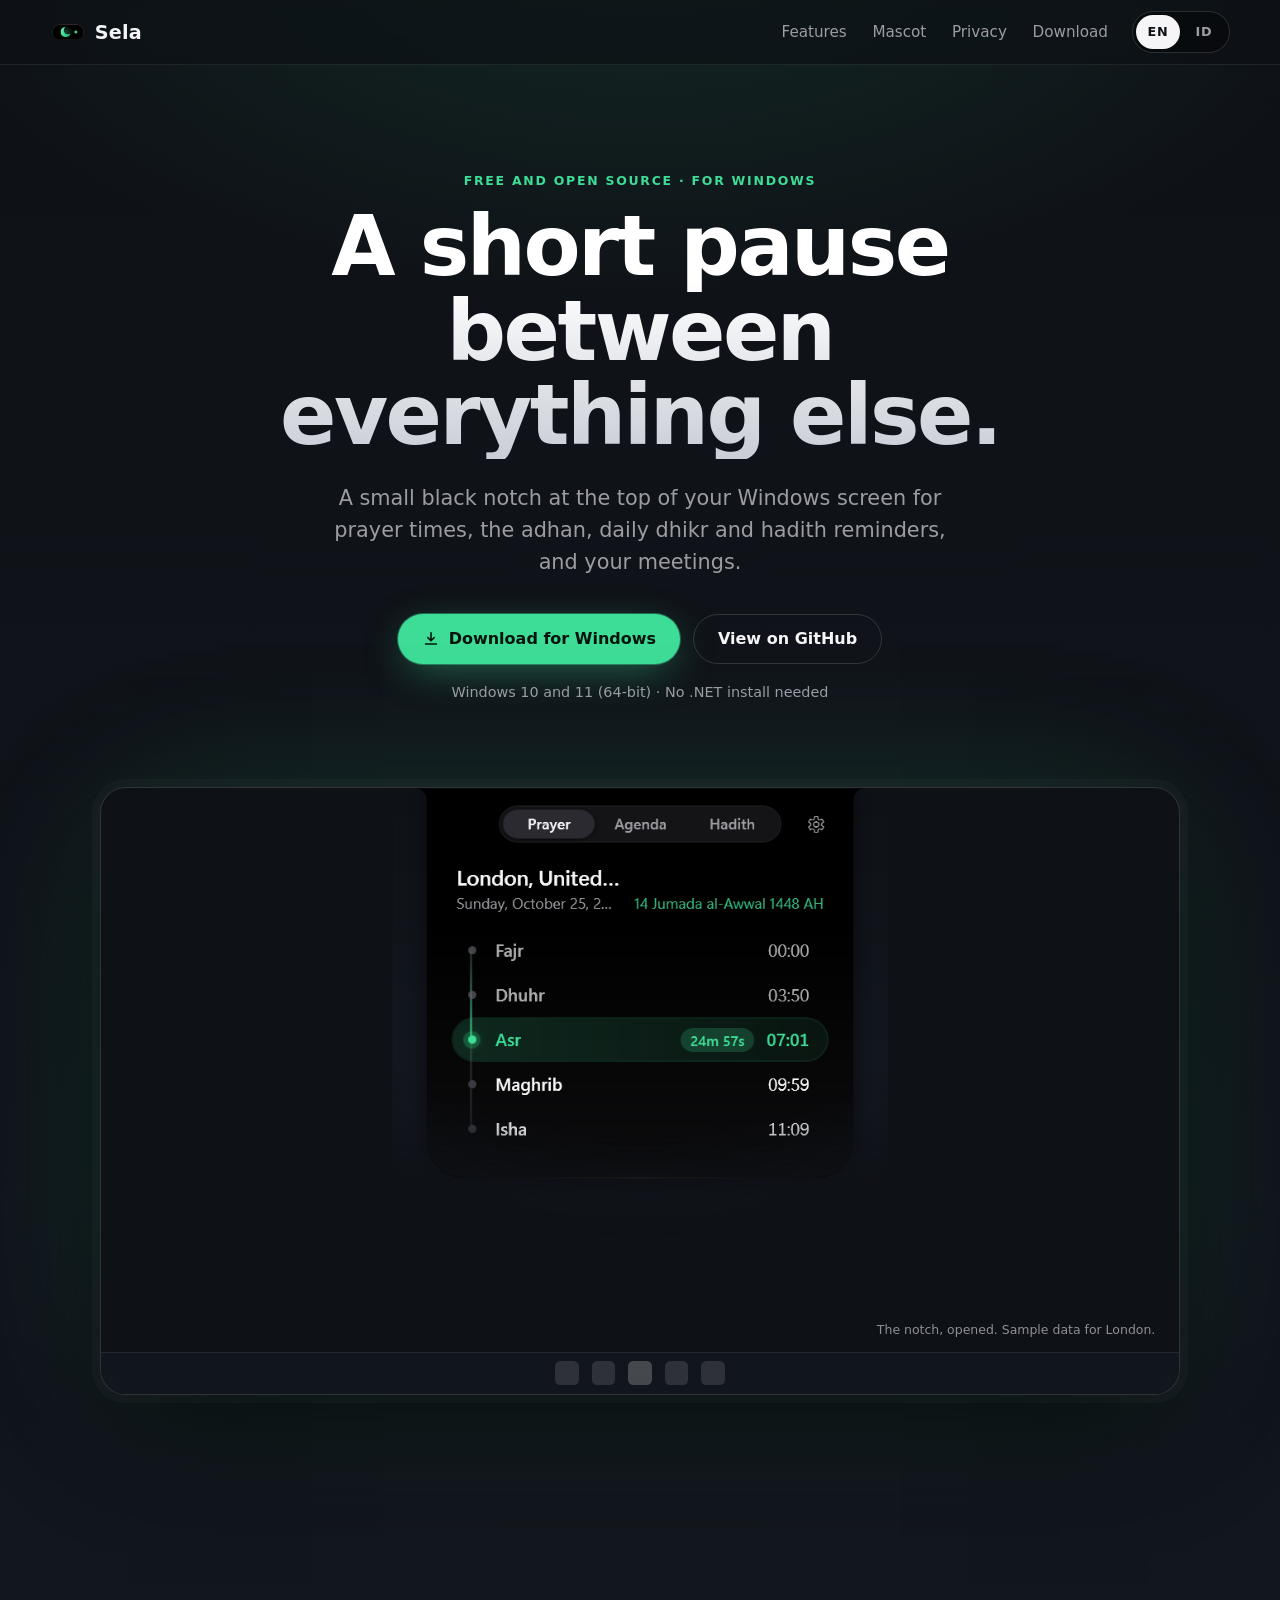
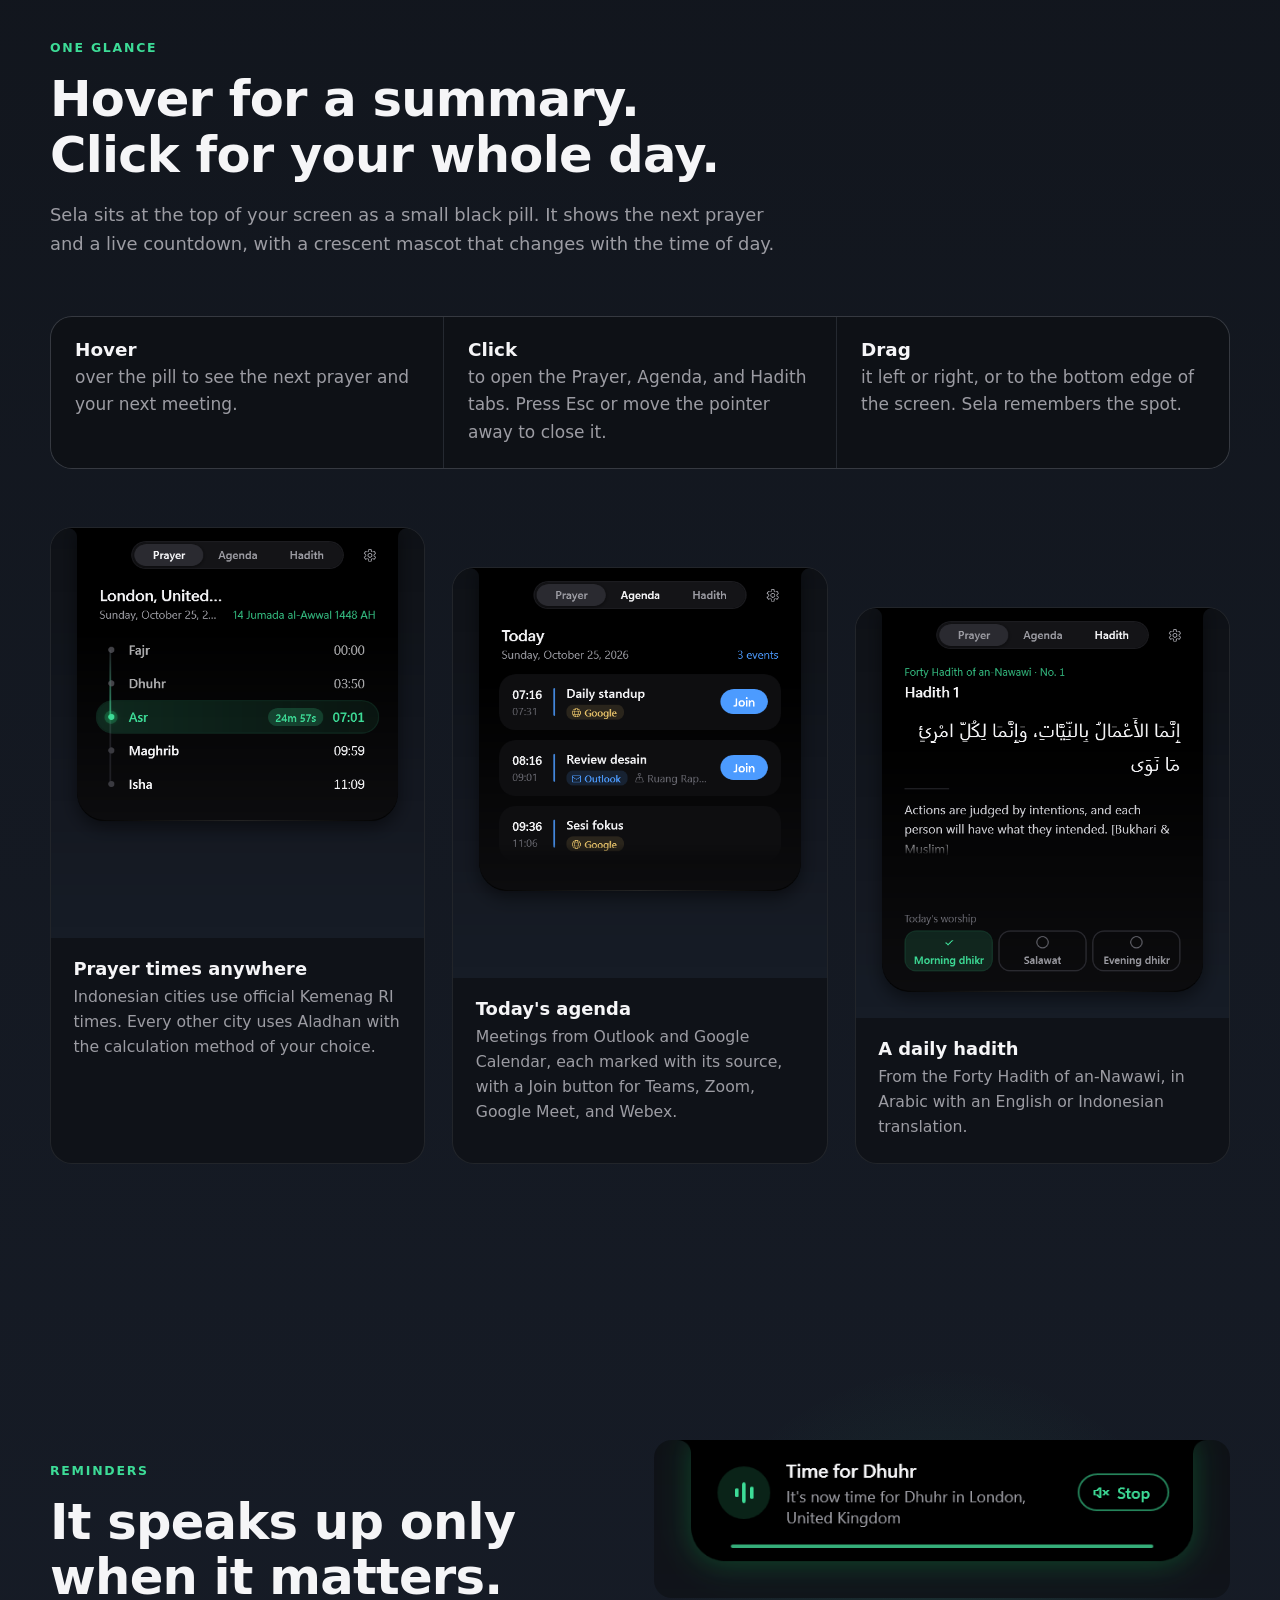
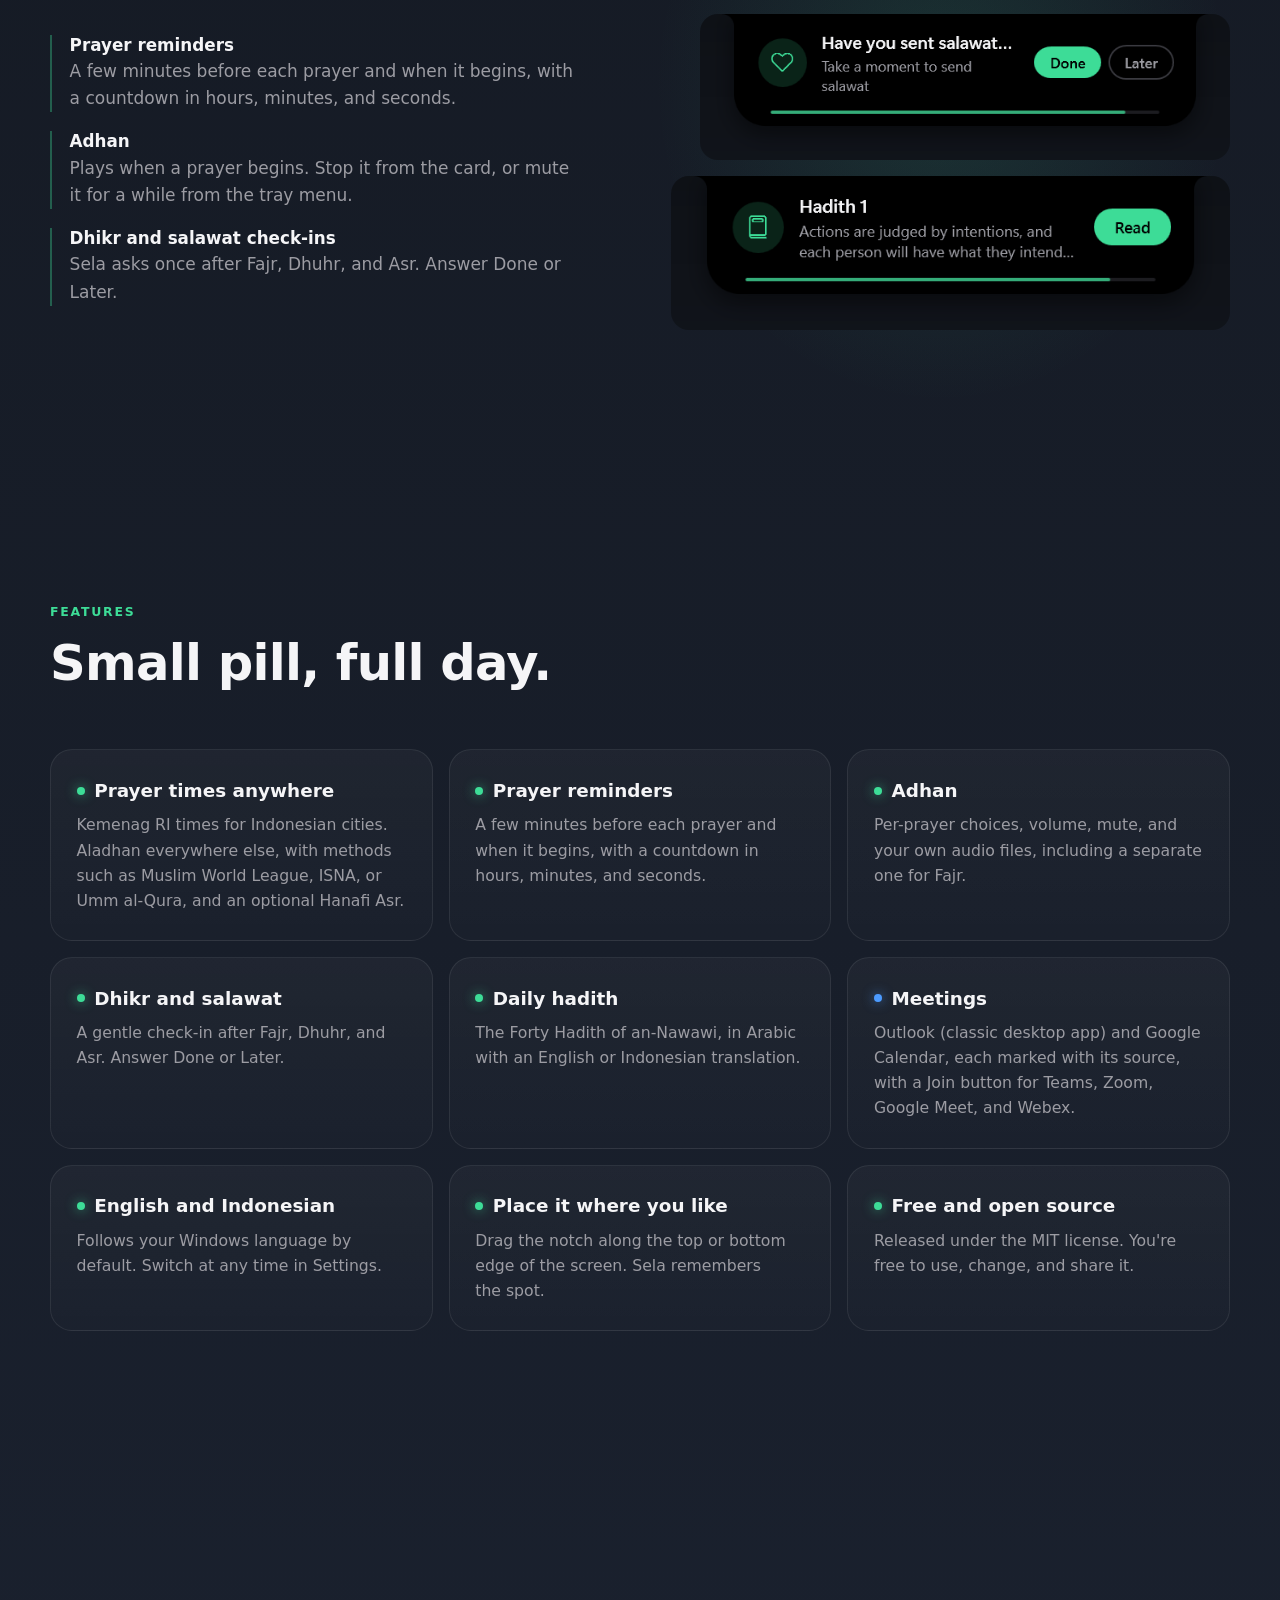
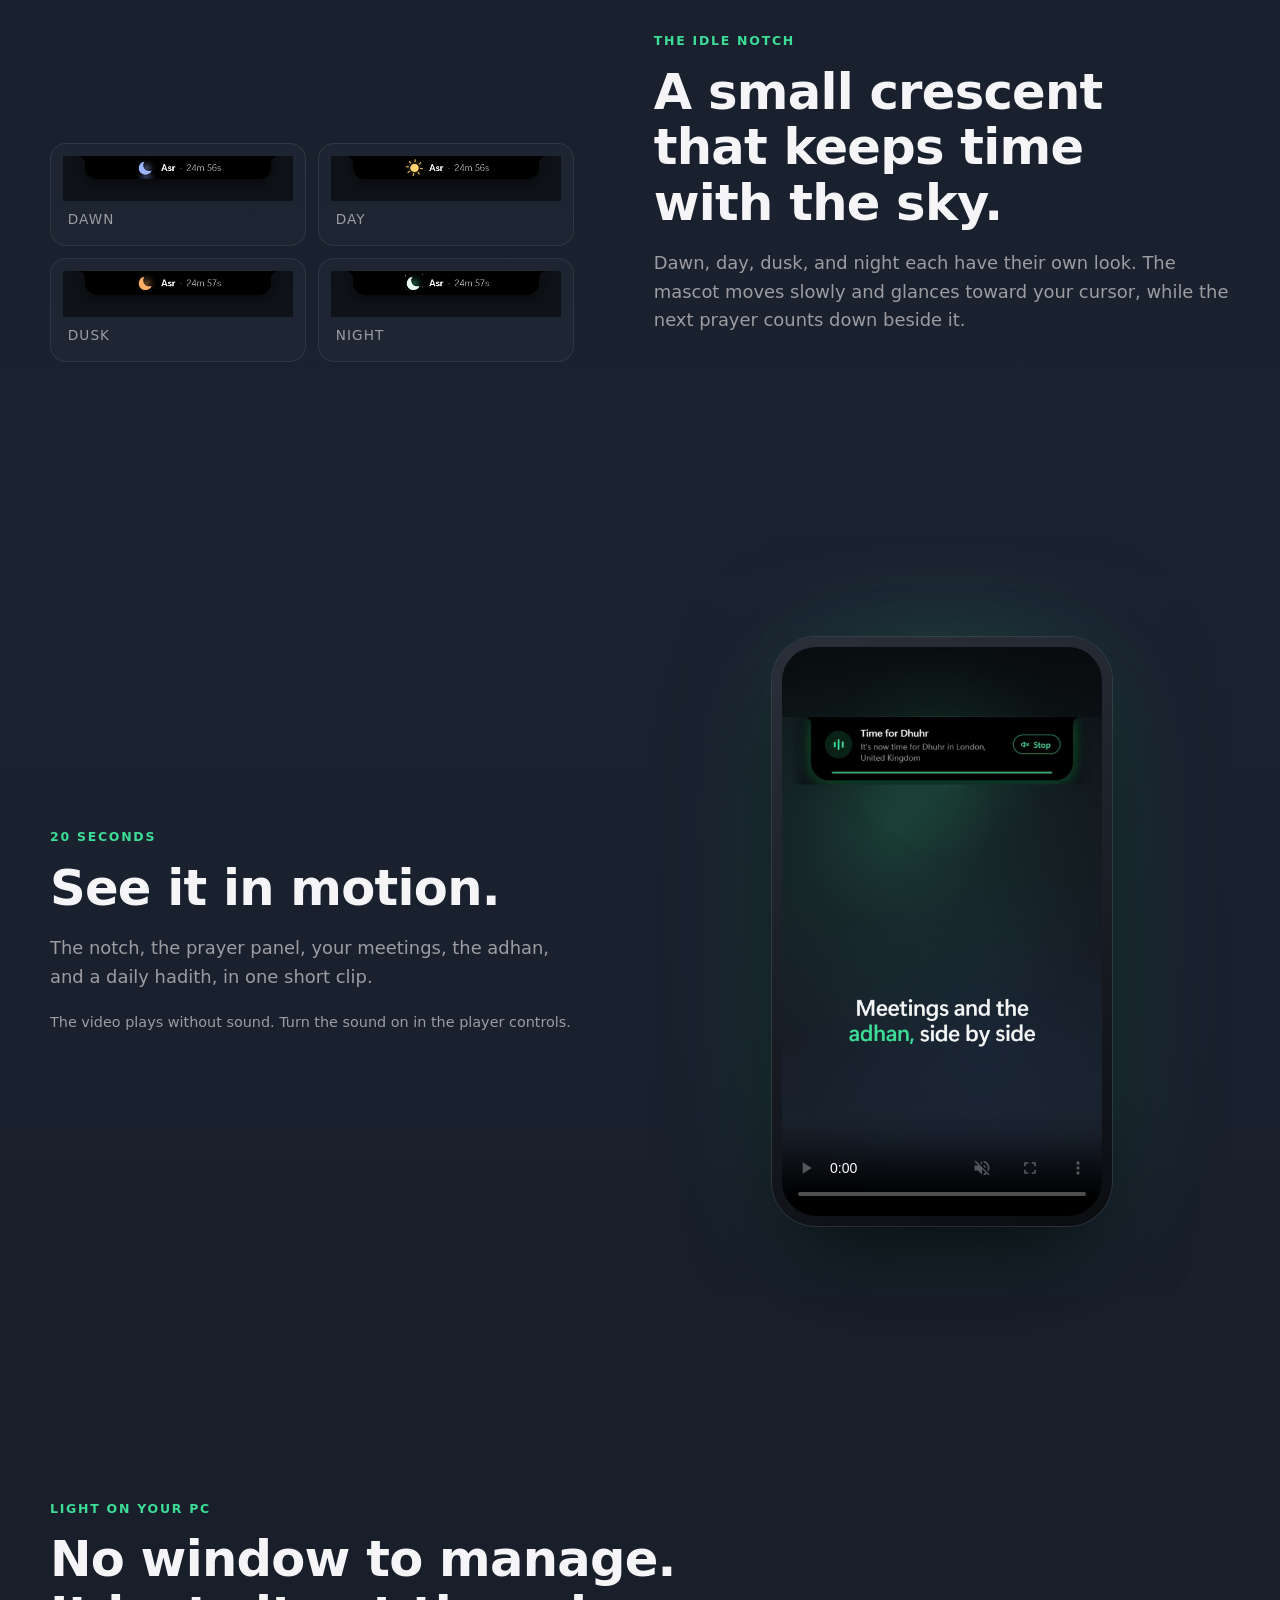
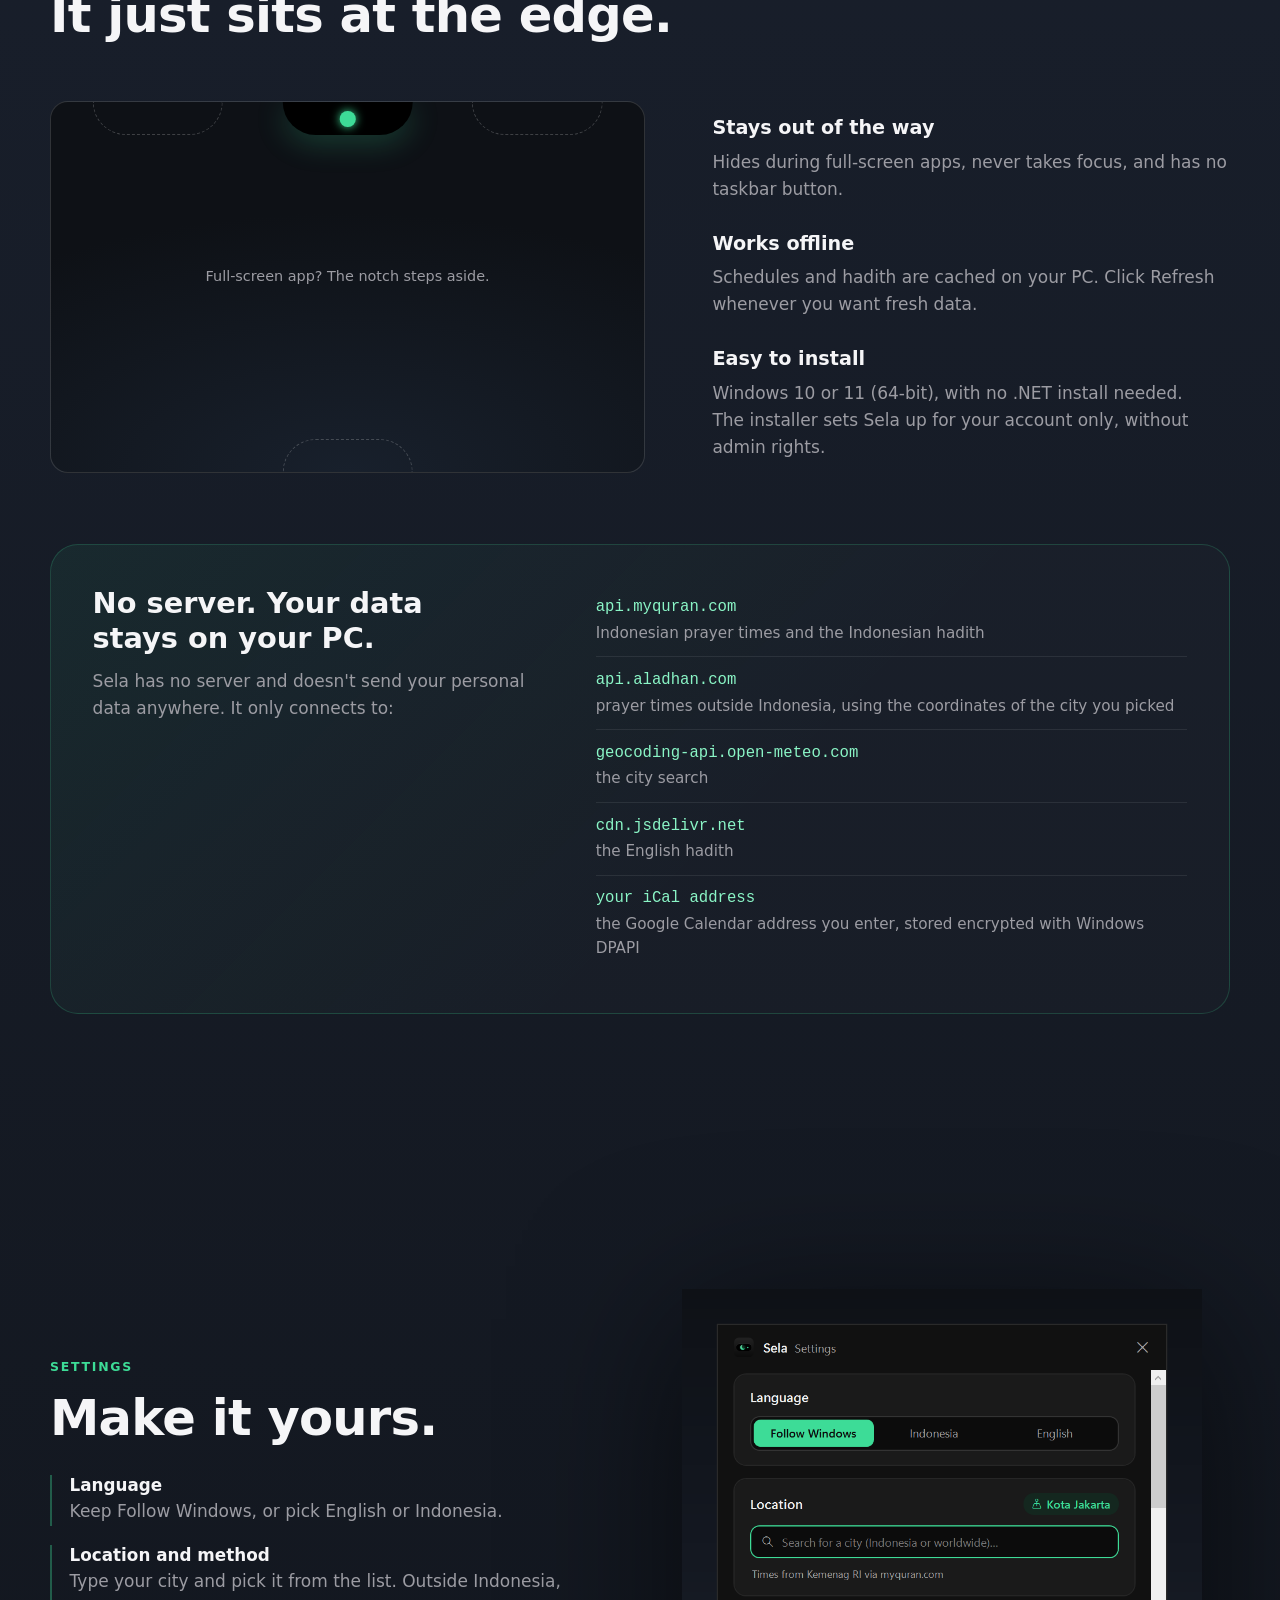
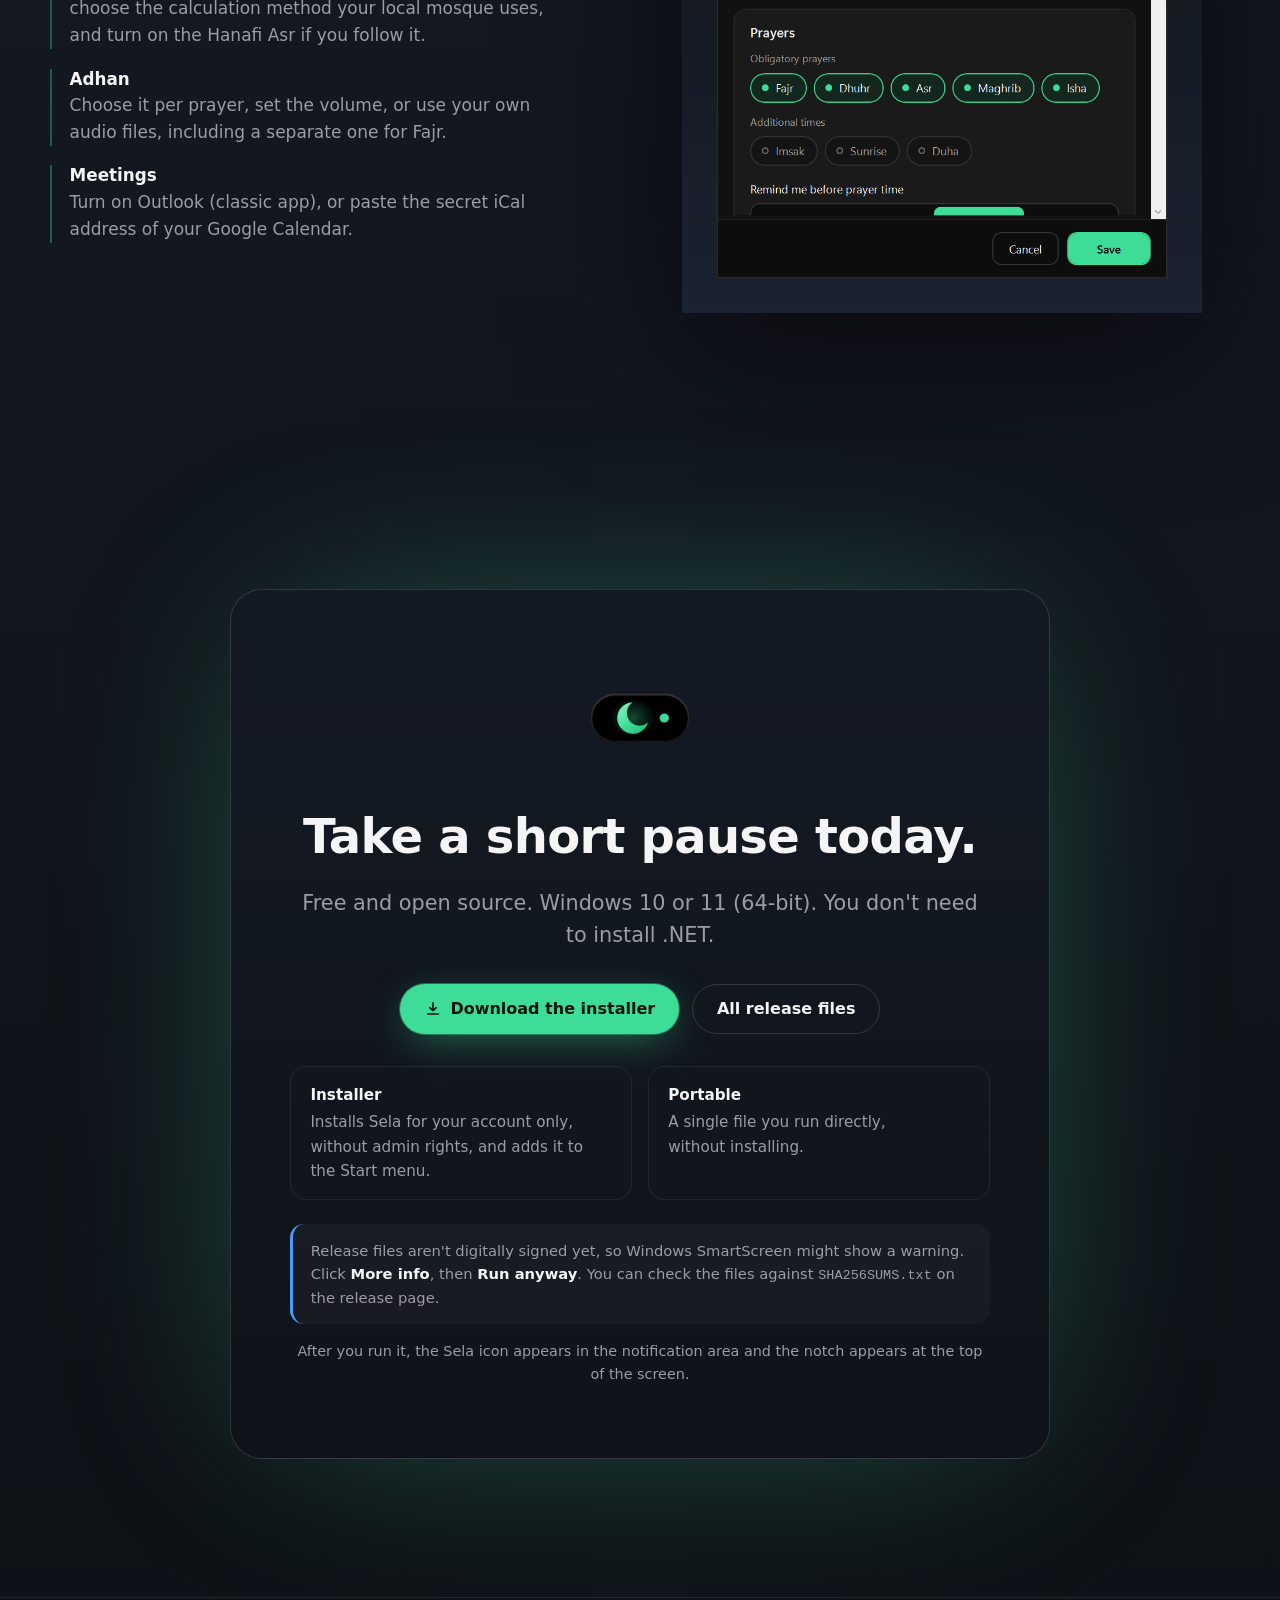
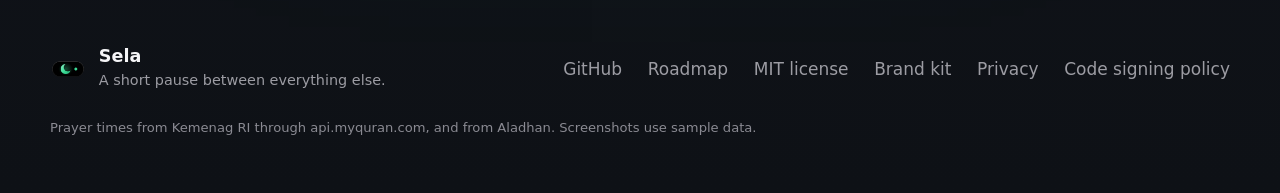
==== commit b3abd6a1: "Sign releases with SignPath Foundation; add the code signing policy" ====
--- a/docs/index.html
+++ b/docs/index.html
@@ -321,6 +321,7 @@
           <li><a href="https://github.com/agusumri/sela/blob/main/LICENSE" data-i18n="footLicense">MIT license</a></li>
           <li><a href="https://github.com/agusumri/sela/tree/main/docs/brand" data-i18n="footBrand">Brand kit</a></li>
           <li><a href="https://github.com/agusumri/sela#privacy" data-href-id="https://github.com/agusumri/sela/blob/main/README.id.md#privasi" data-i18n="footPrivacy">Privacy</a></li>
+          <li><a href="https://github.com/agusumri/sela#code-signing-policy" data-href-id="https://github.com/agusumri/sela/blob/main/README.id.md#code-signing-policy">Code signing policy</a></li>
         </ul>
       </nav>
       <p class="credits" data-i18n="footCredits">Prayer times from Kemenag RI through api.myquran.com, and from Aladhan. Screenshots use sample data.</p>
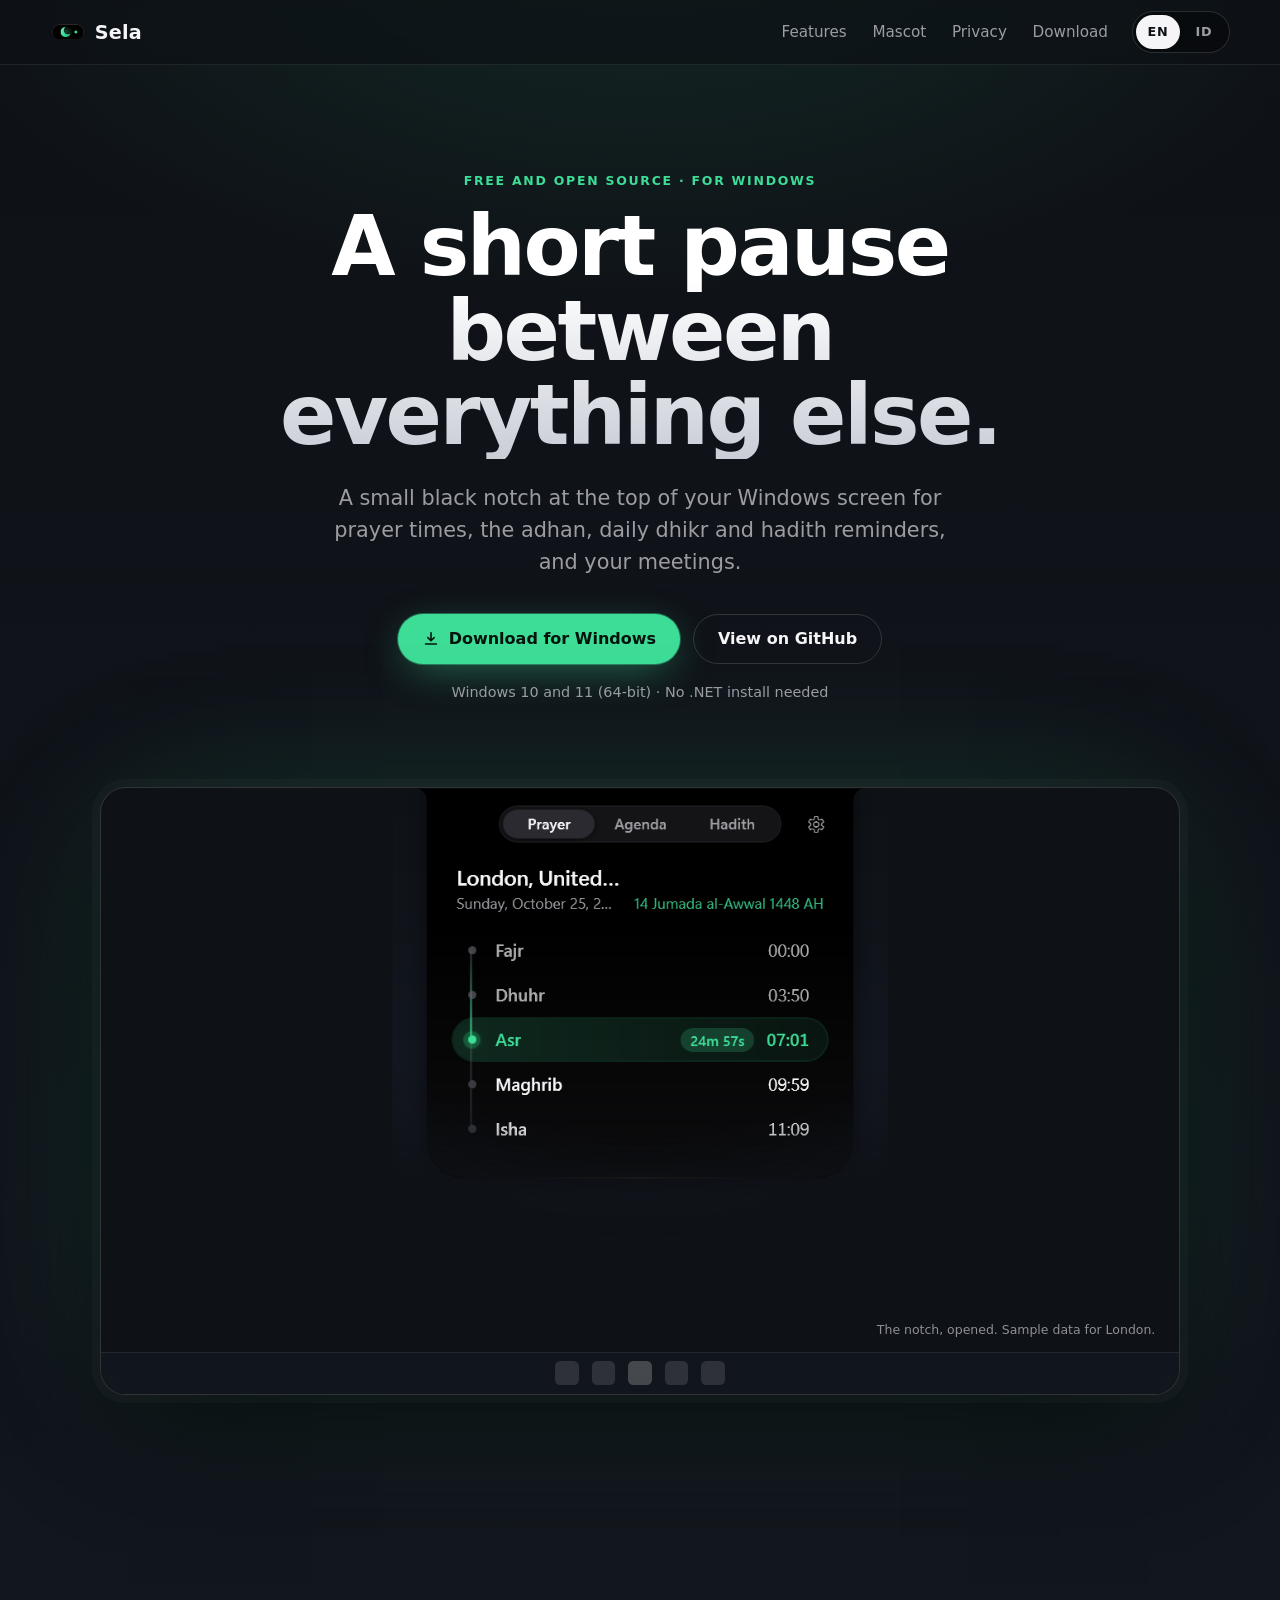
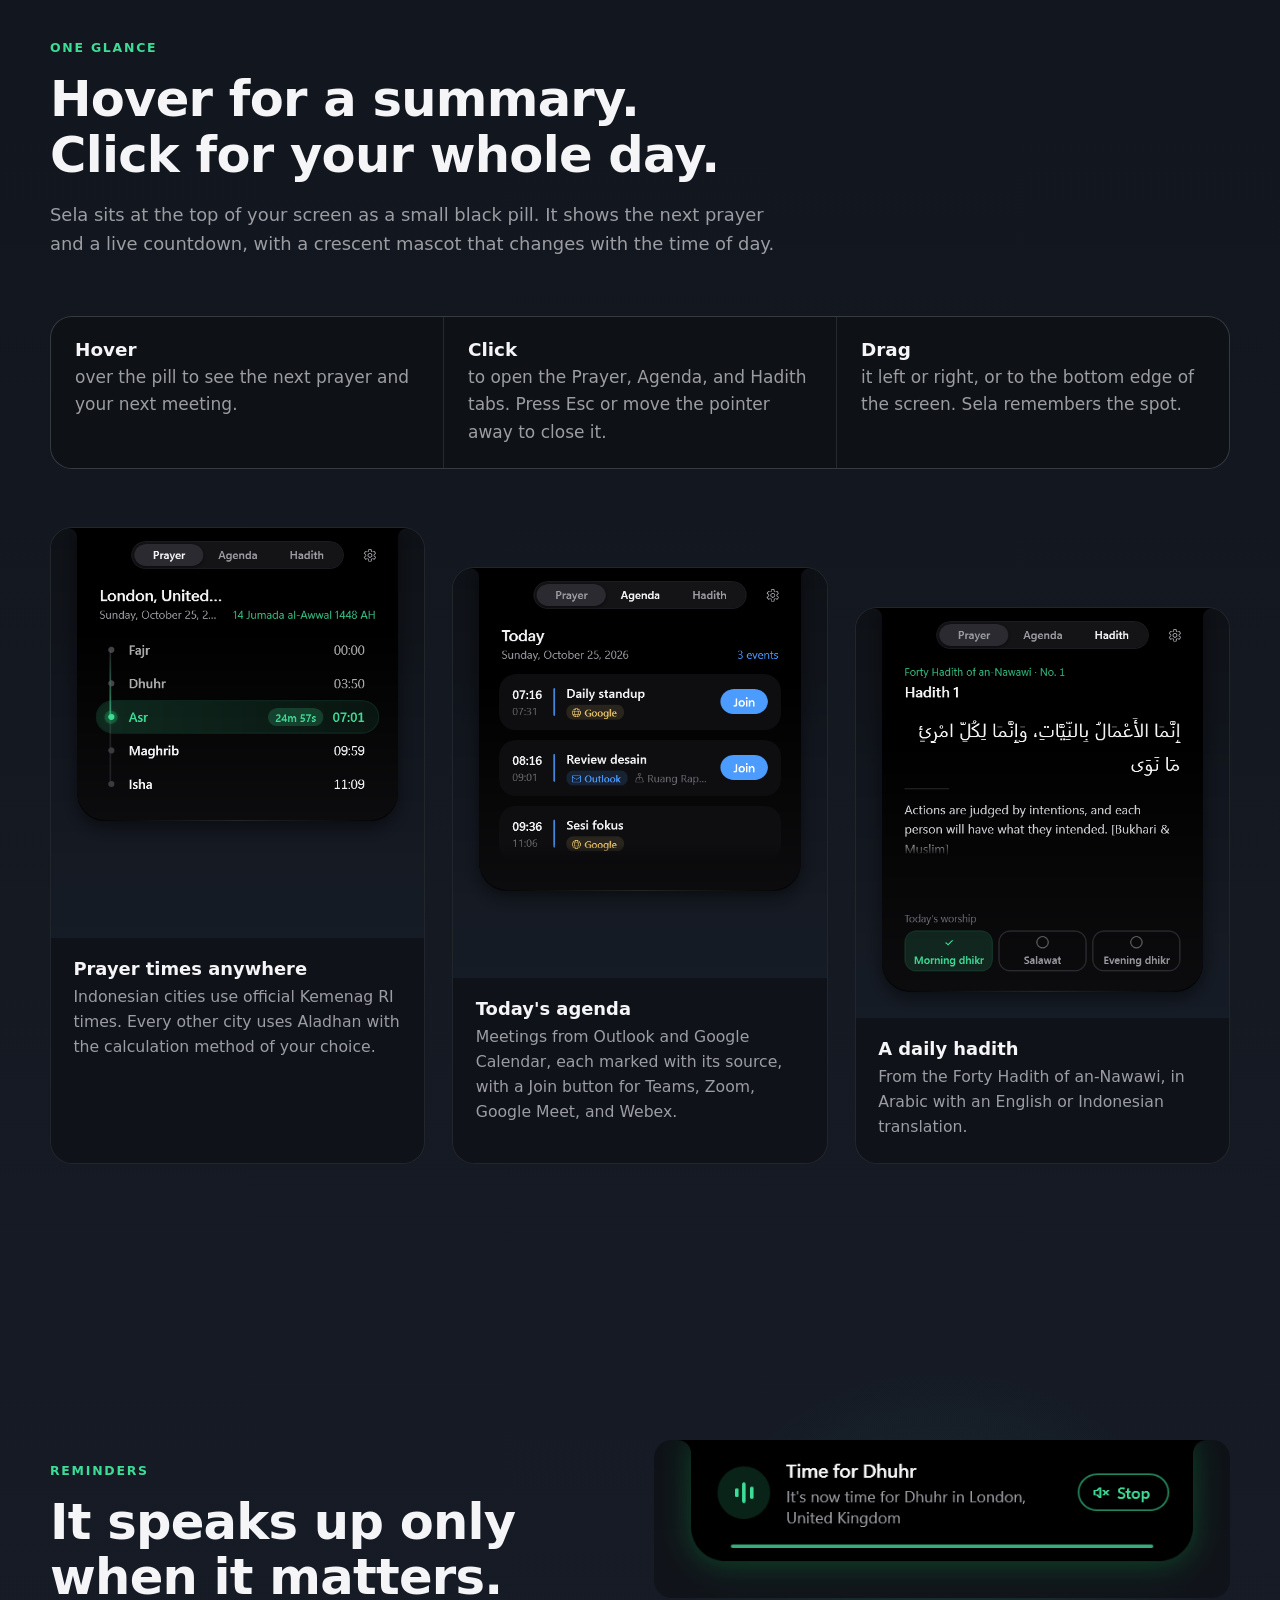
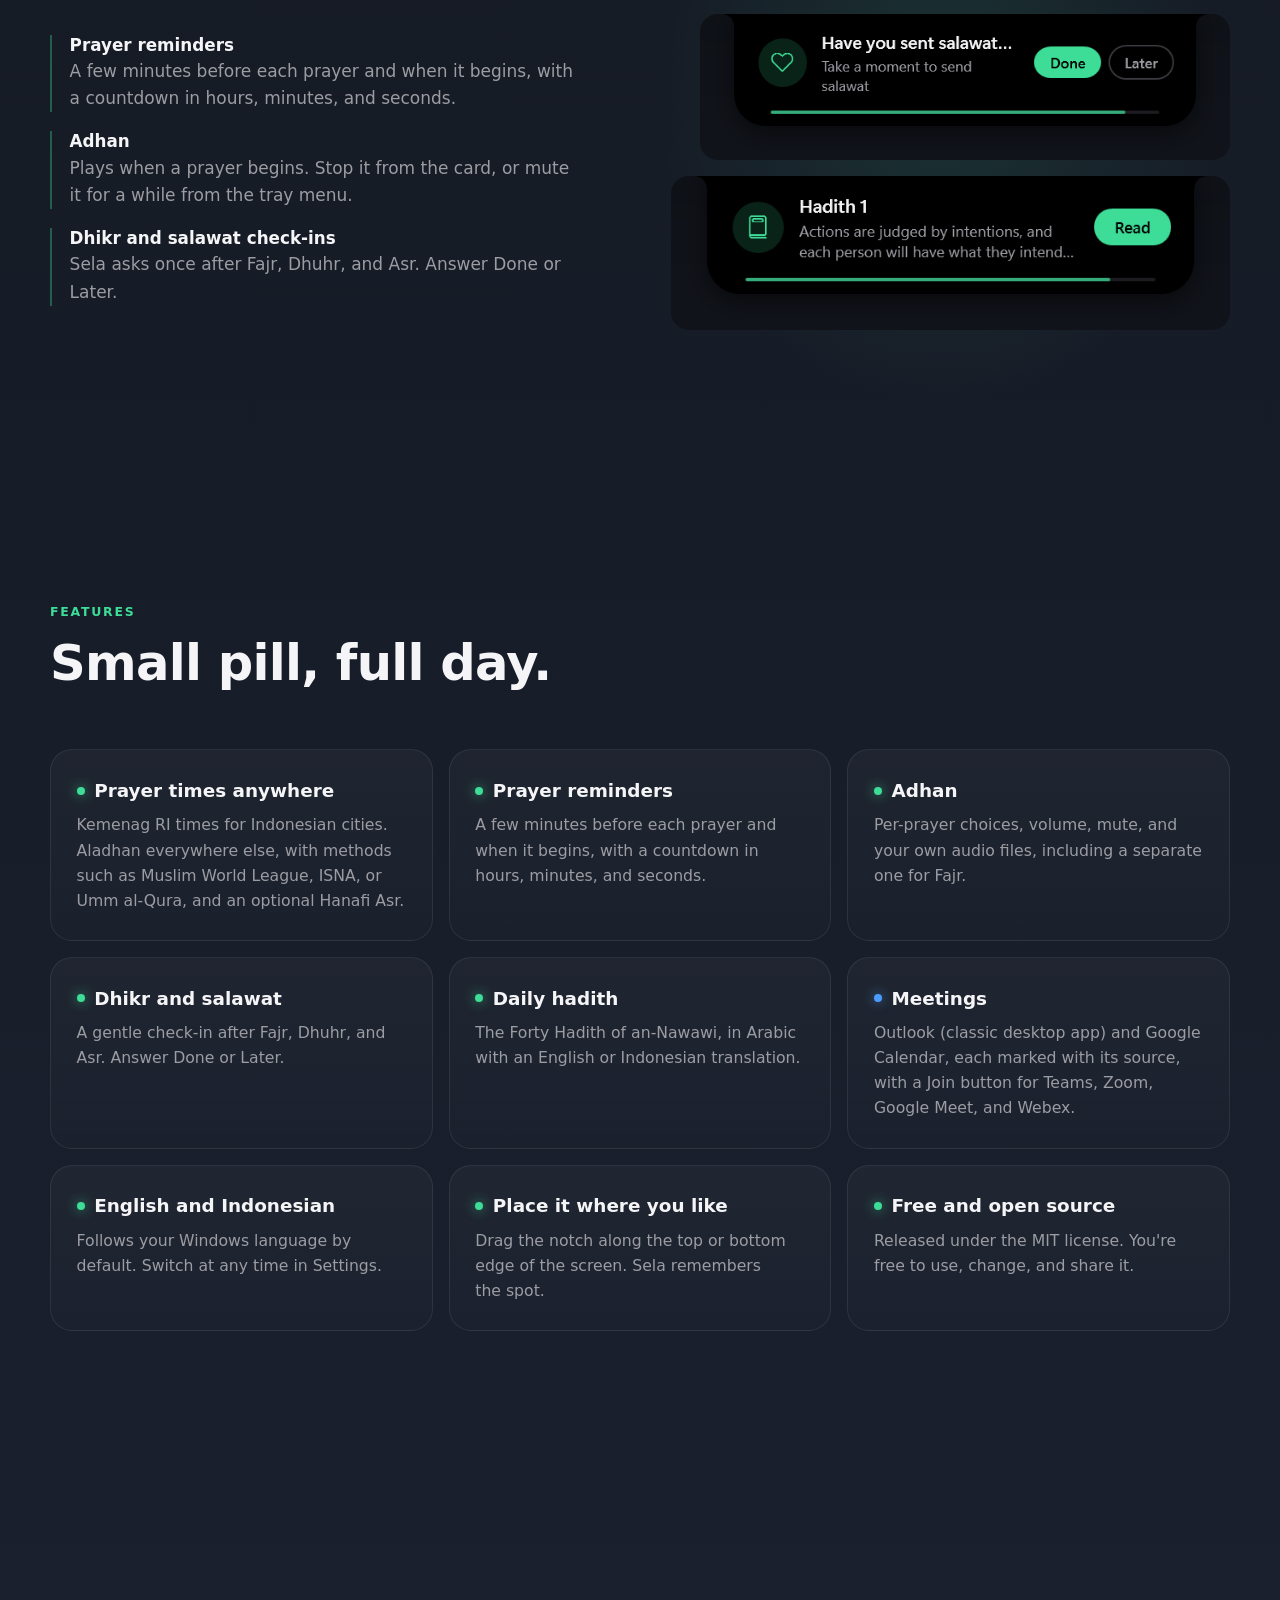
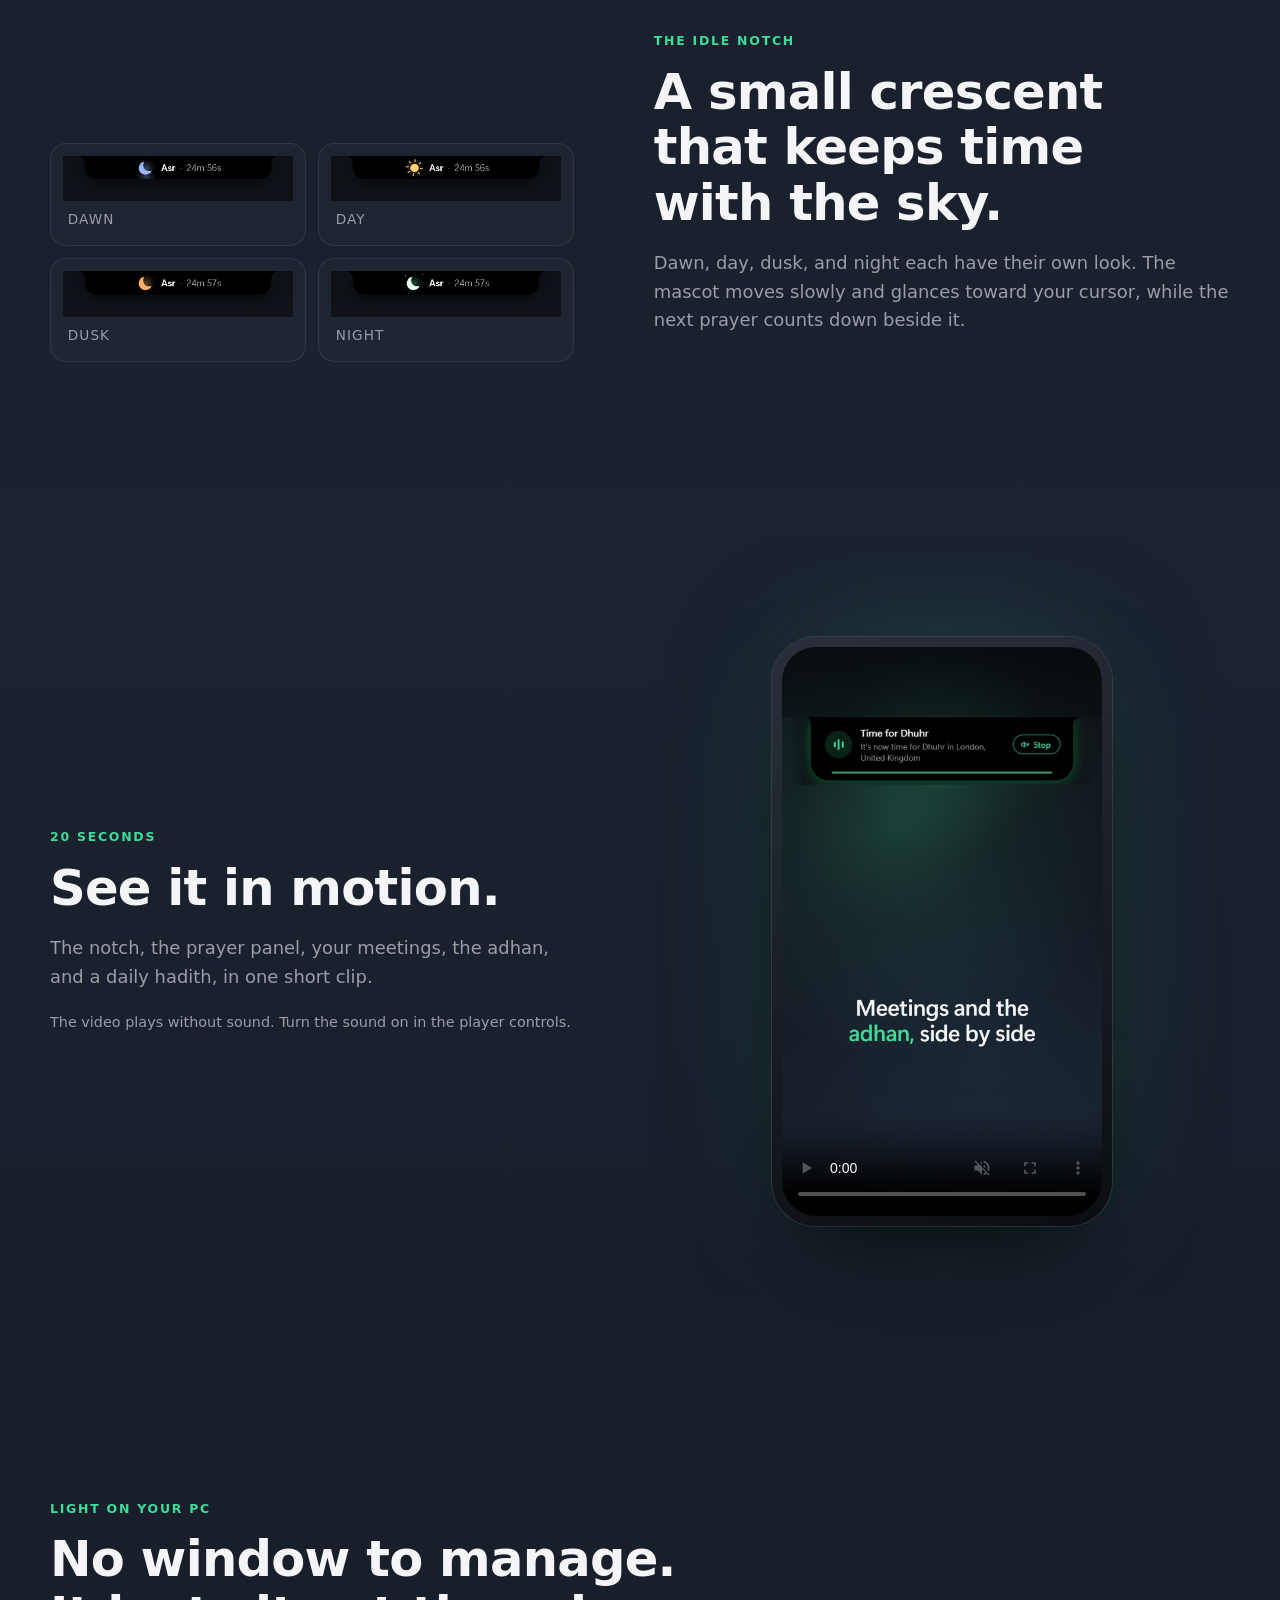
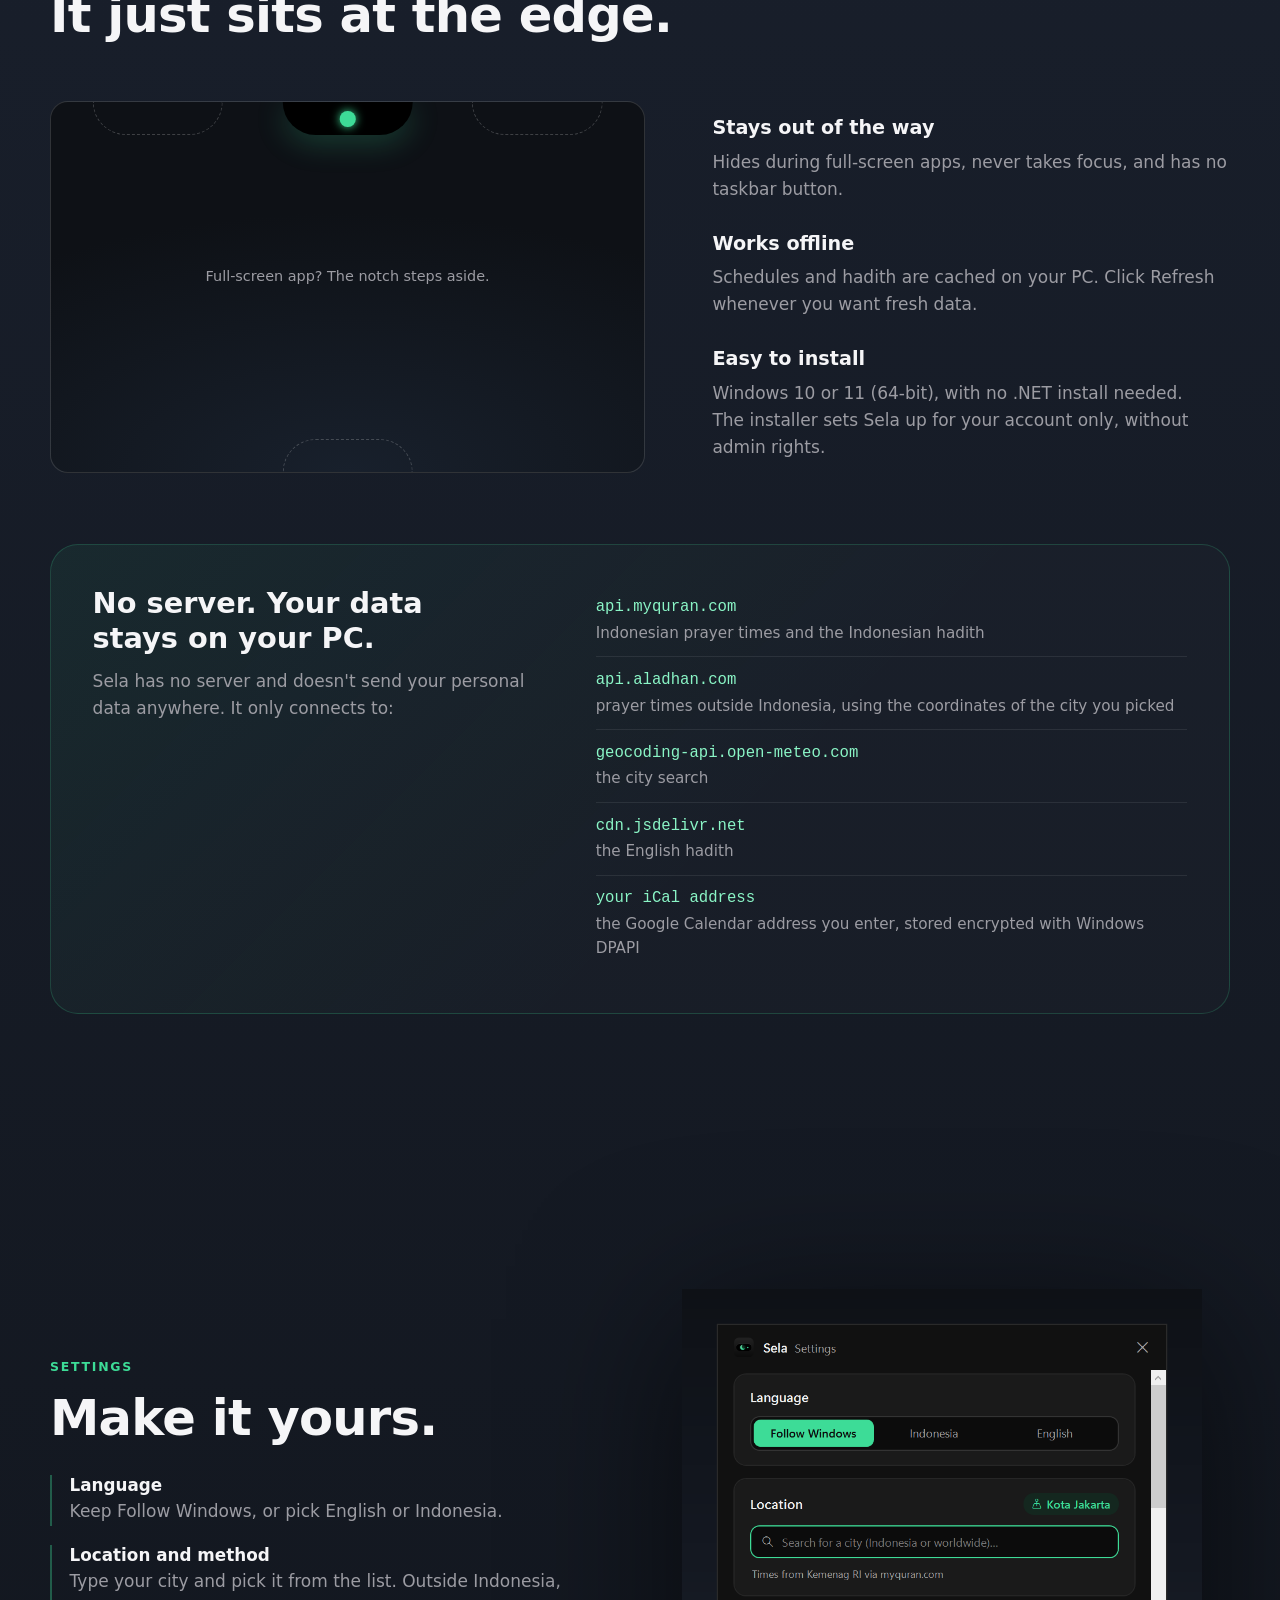
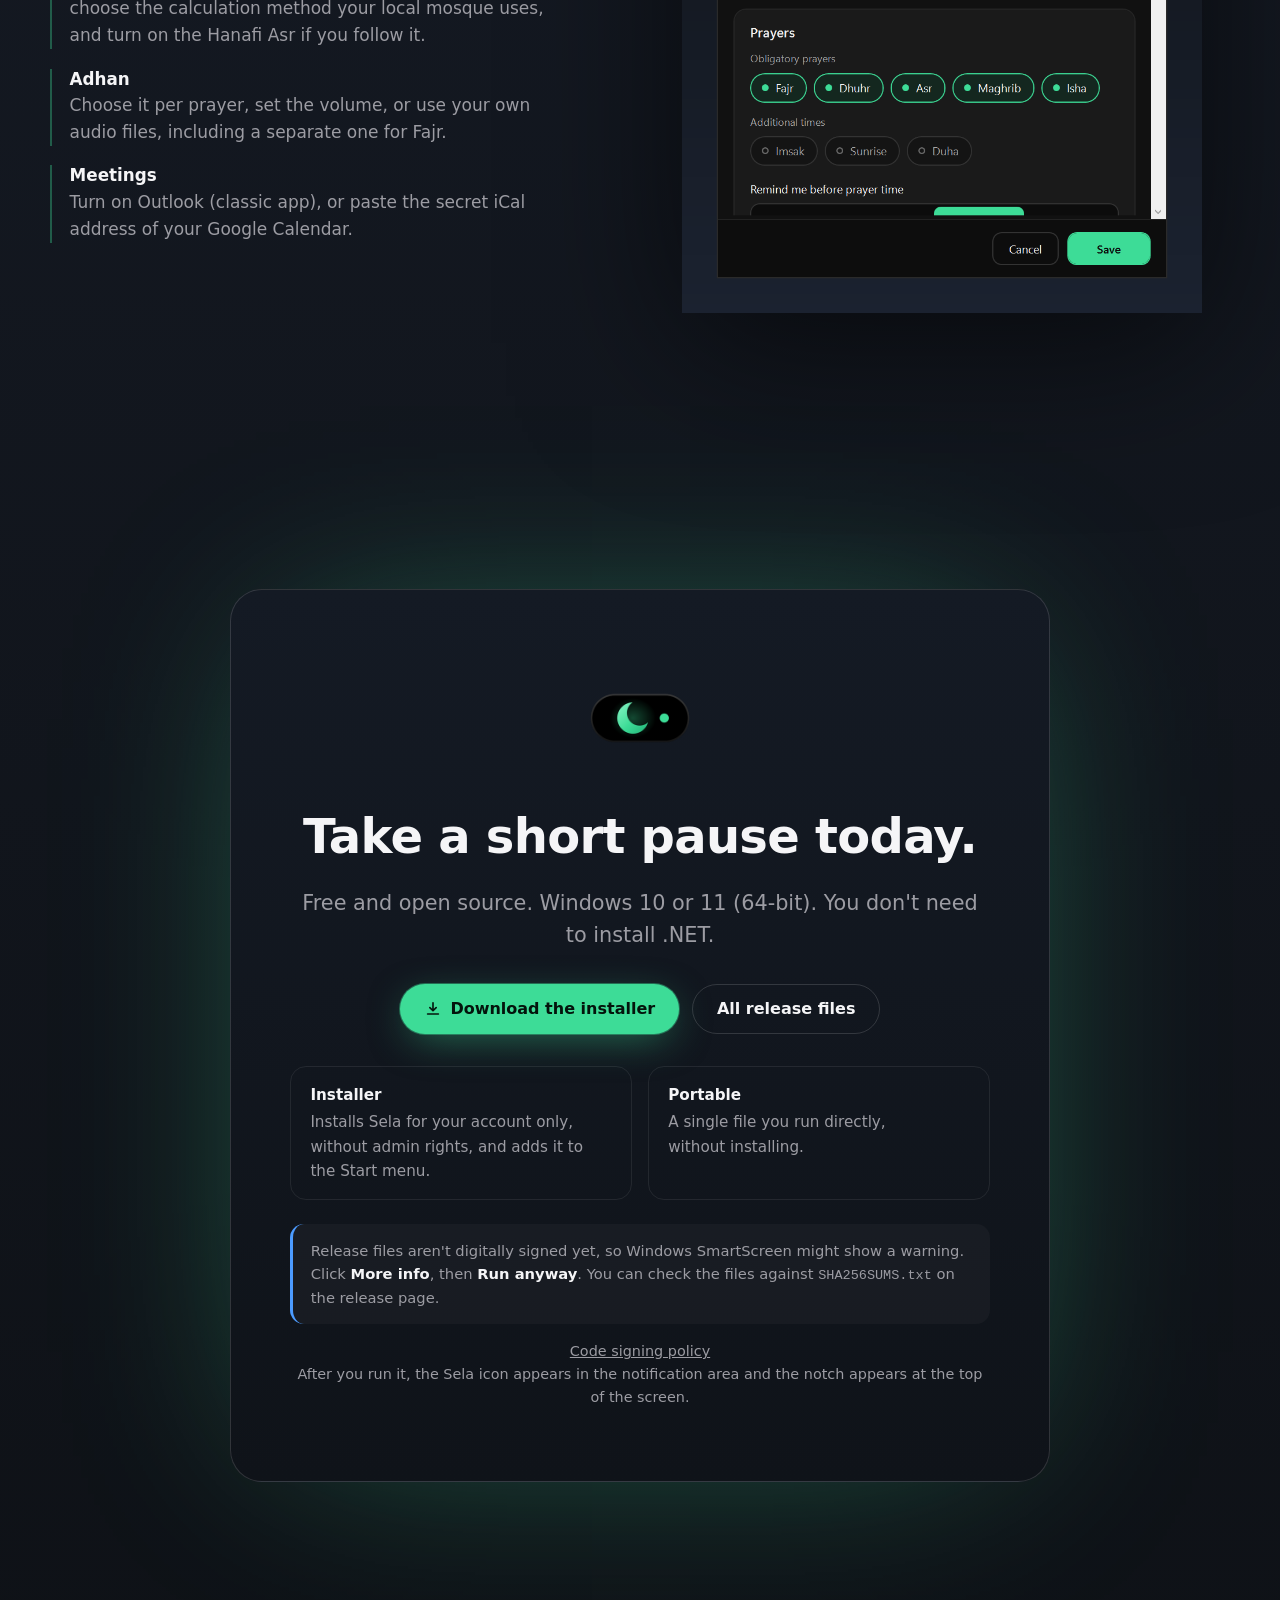
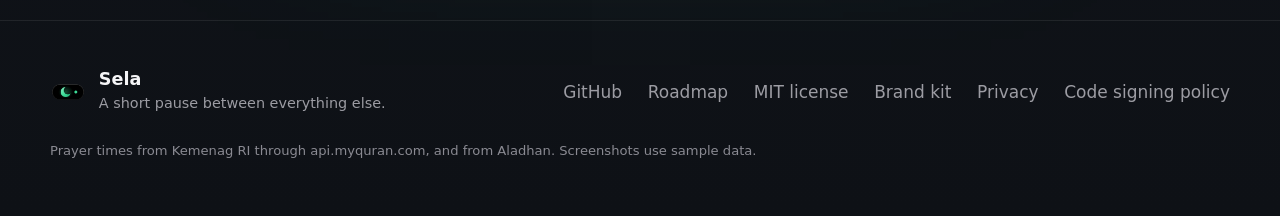
==== commit 0310e0a1: "Meet SignPath Foundation terms: announce autostart, honor the installer choice, enforce product meta" ====
--- a/docs/index.html
+++ b/docs/index.html
@@ -299,6 +299,7 @@
             <p><b data-i18n="dlPortT">Portable</b> <span data-i18n="dlPort">A single file you run directly, without installing.</span></p>
           </div>
           <p class="note" data-i18n="dlNote">Release files aren't digitally signed yet, so Windows SmartScreen might show a warning. Click <b>More info</b>, then <b>Run anyway</b>. You can check the files against <code>SHA256SUMS.txt</code> on the release page.</p>
+          <p class="fine"><a href="https://github.com/agusumri/sela#code-signing-policy" data-href-id="https://github.com/agusumri/sela/blob/main/README.id.md#code-signing-policy">Code signing policy</a></p>
           <p class="fine" data-i18n="dlAfter">After you run it, the Sela icon appears in the notification area and the notch appears at the top of the screen.</p>
         </div>
       </div>
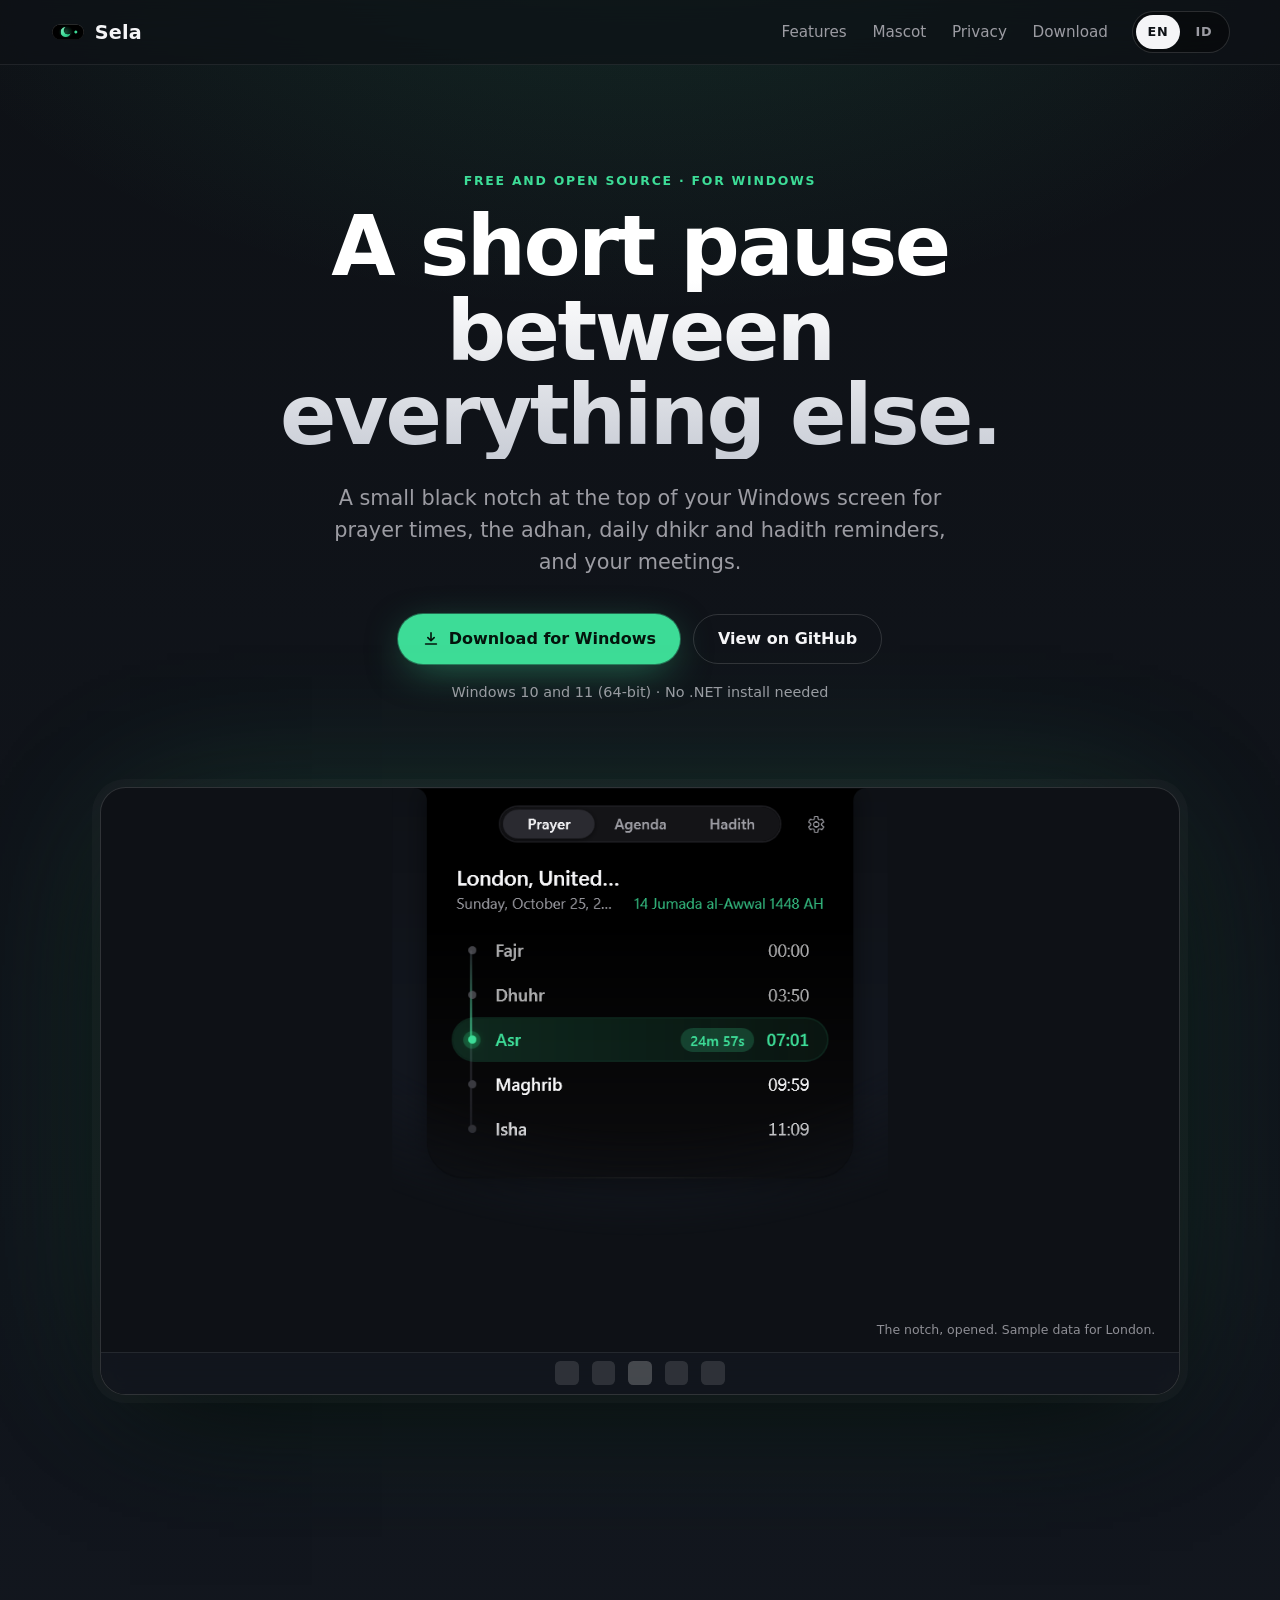
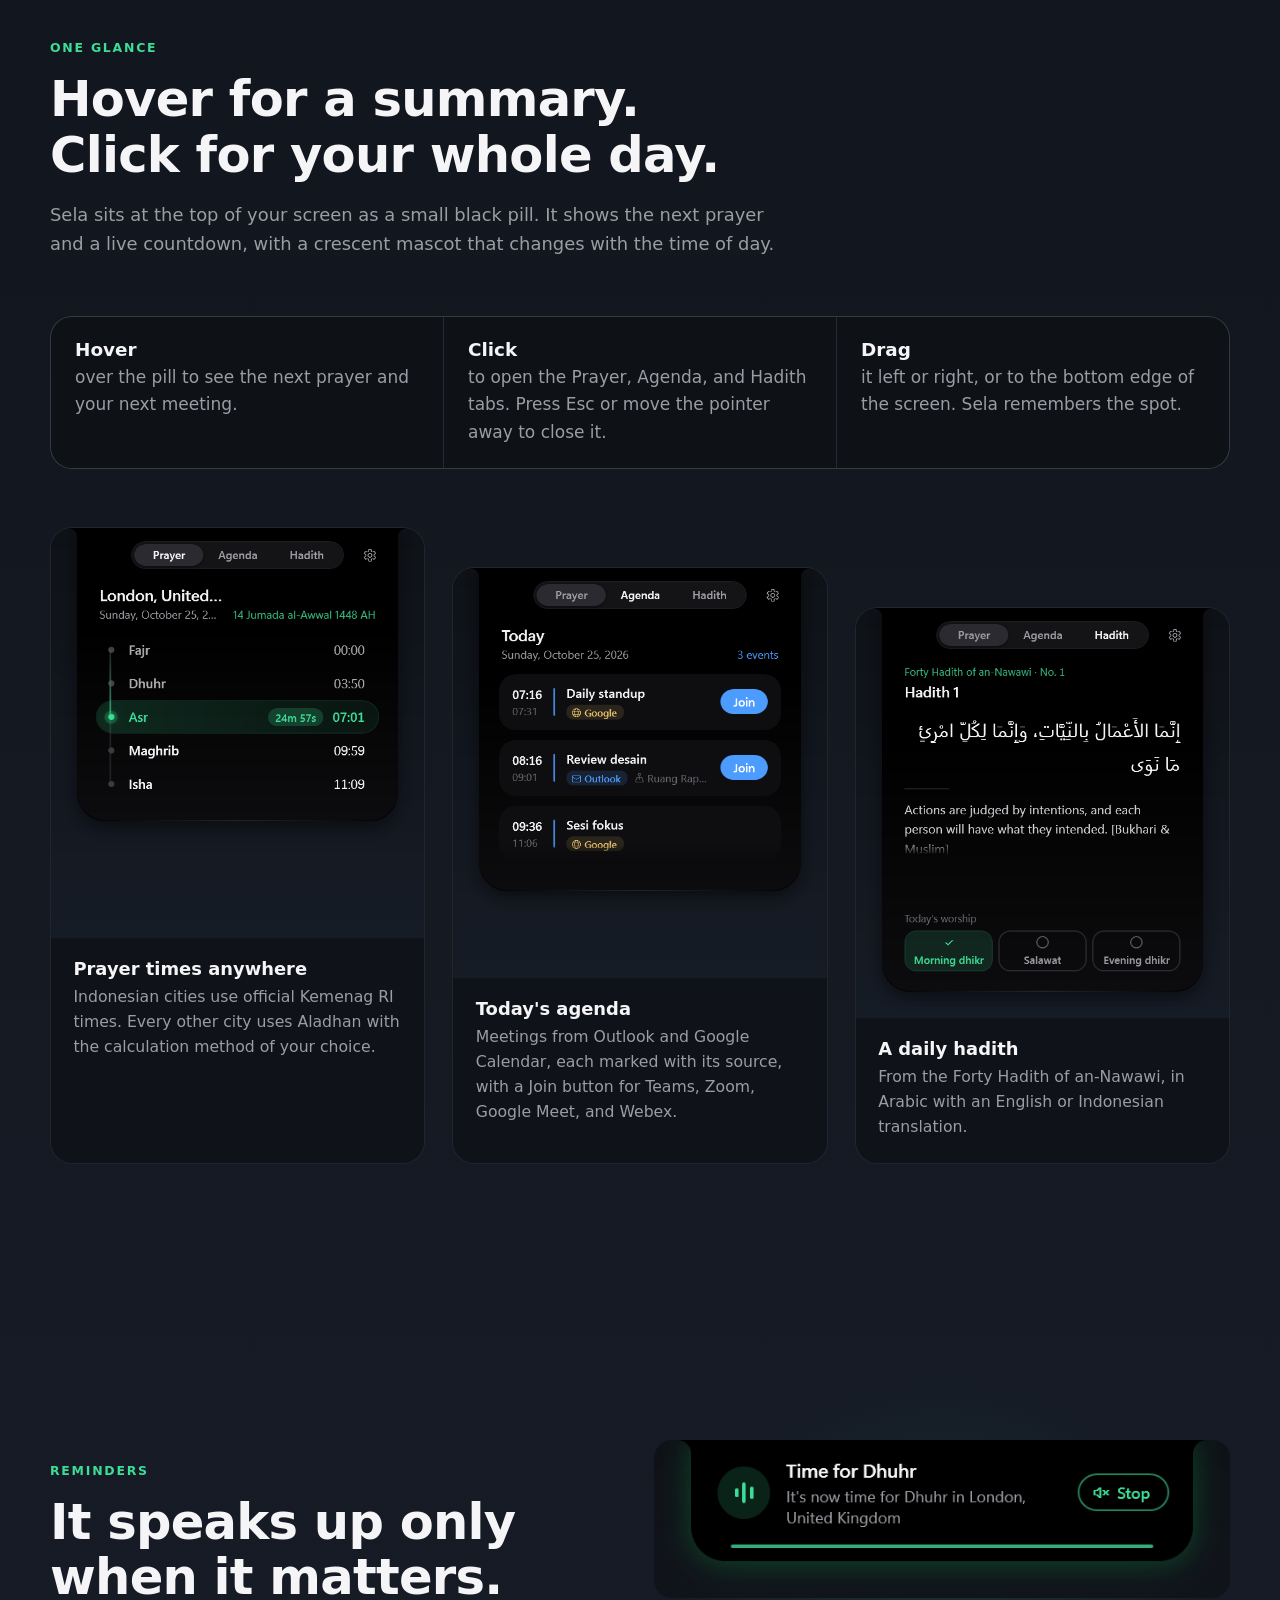
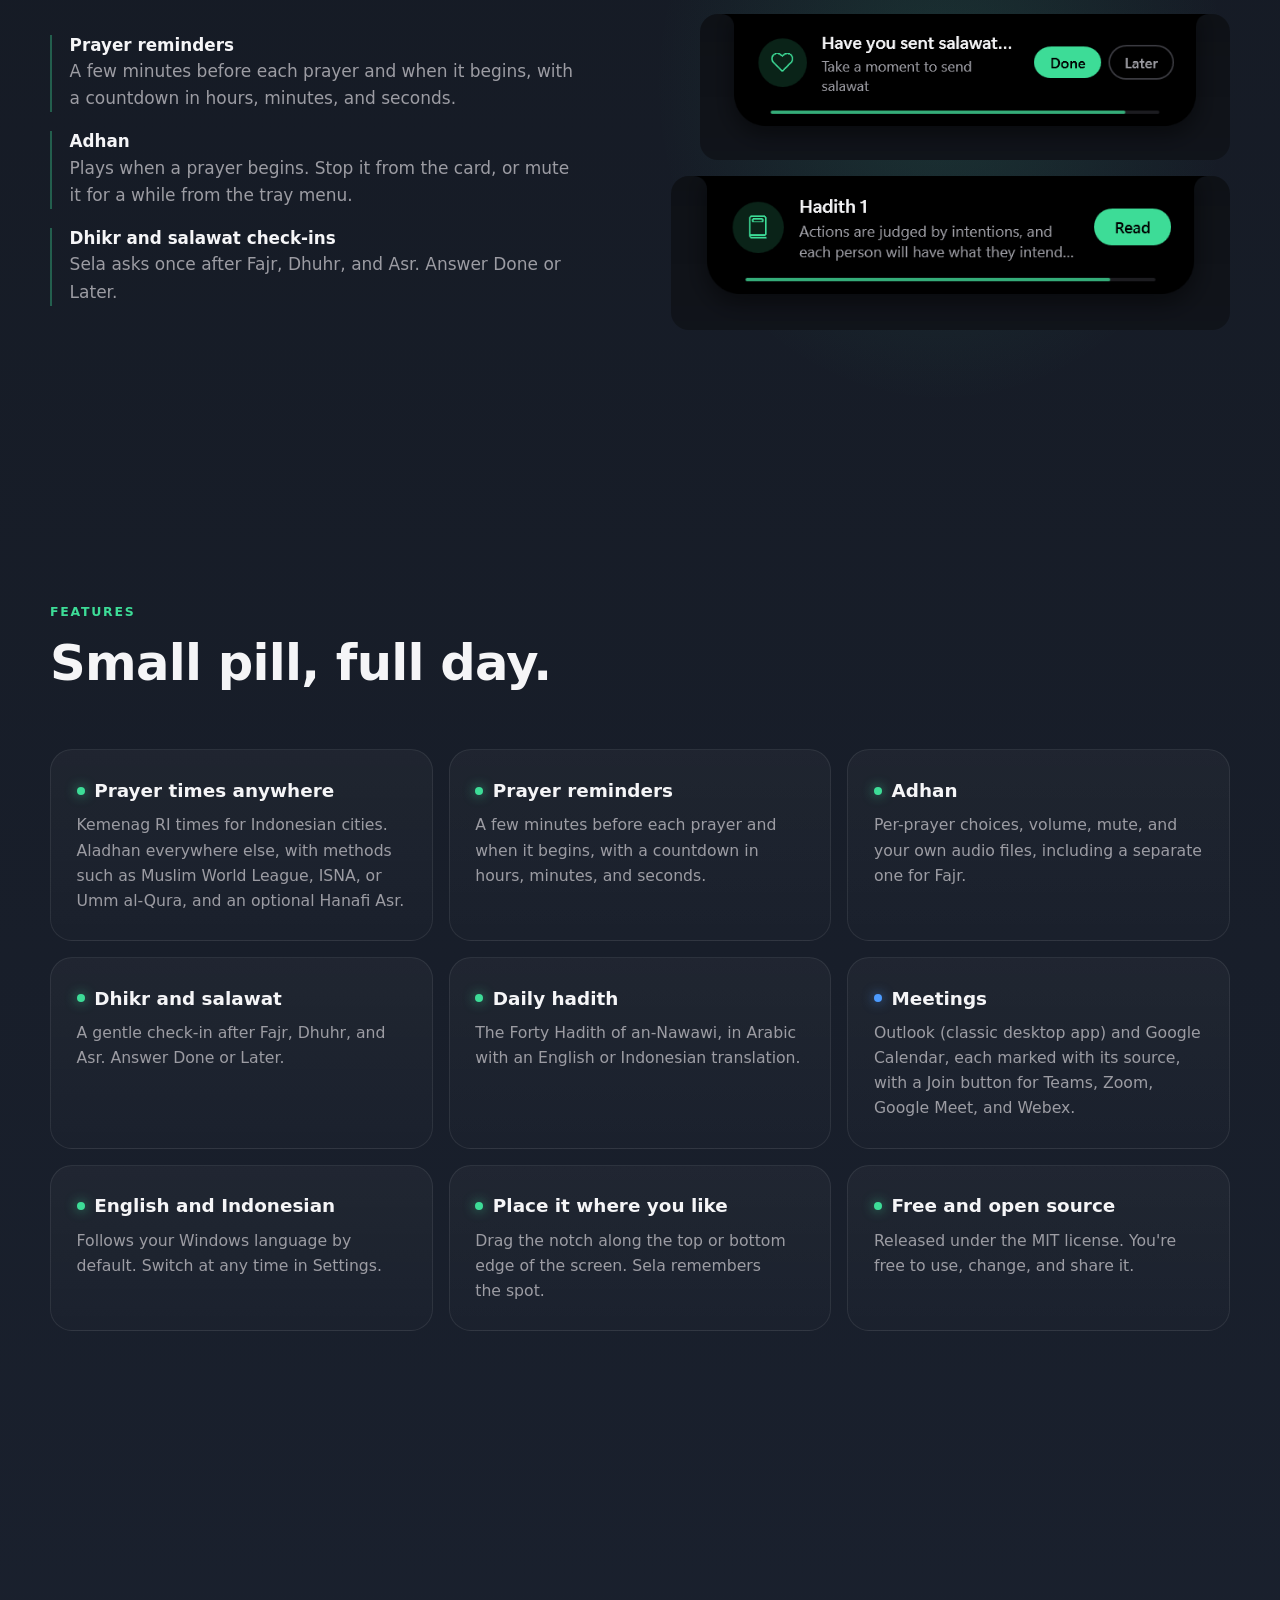
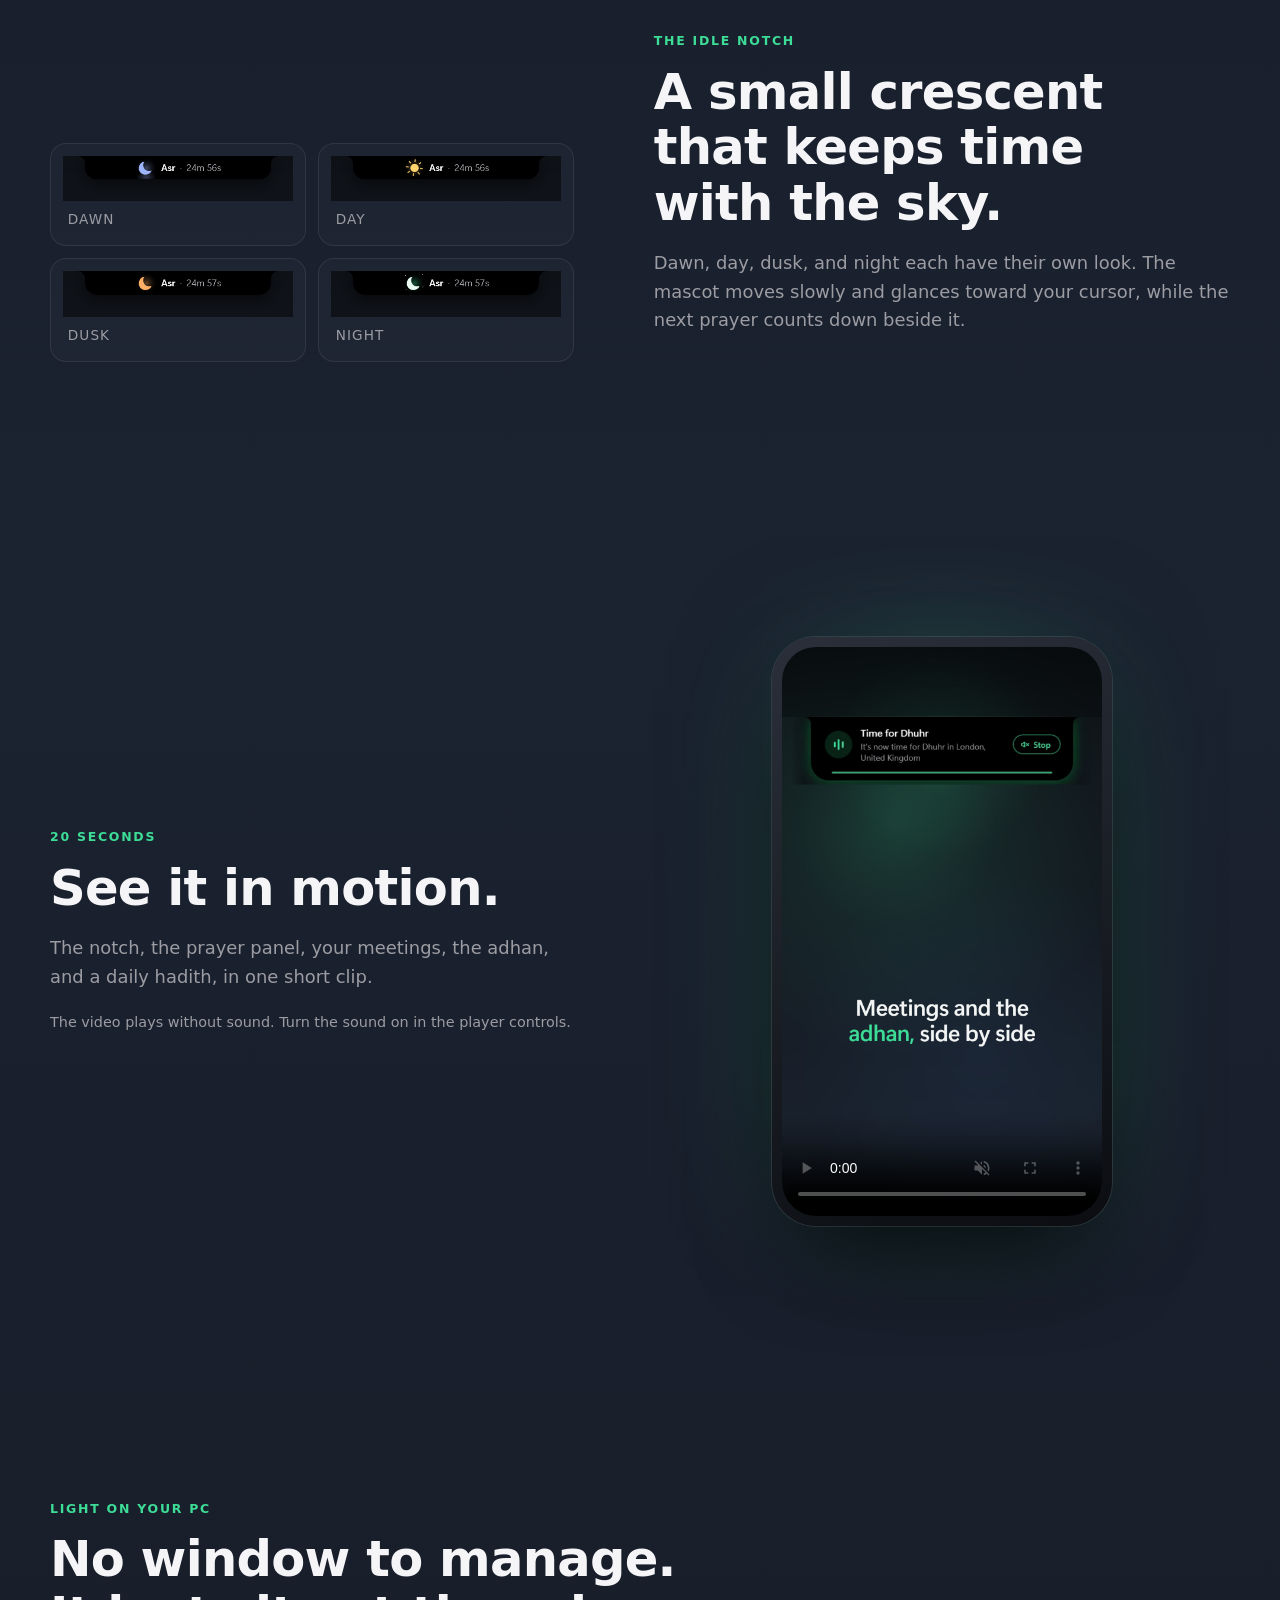
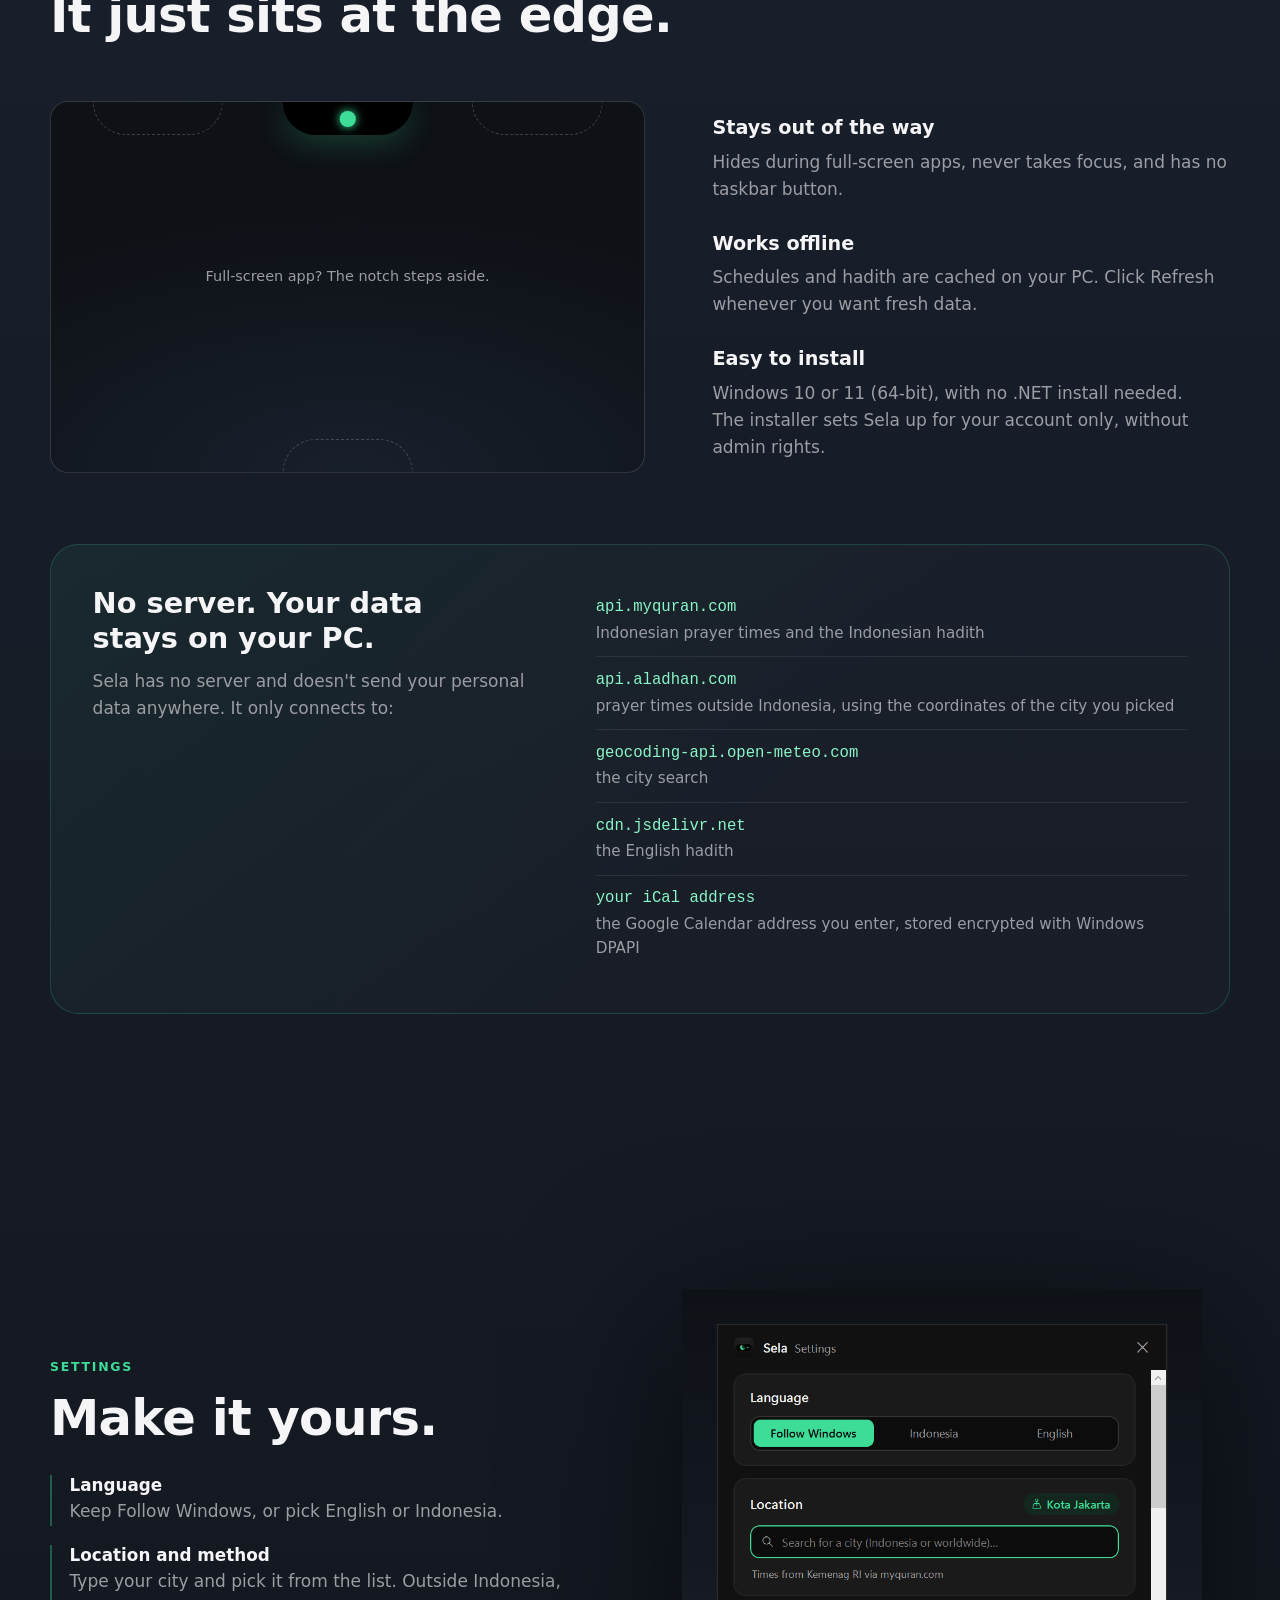
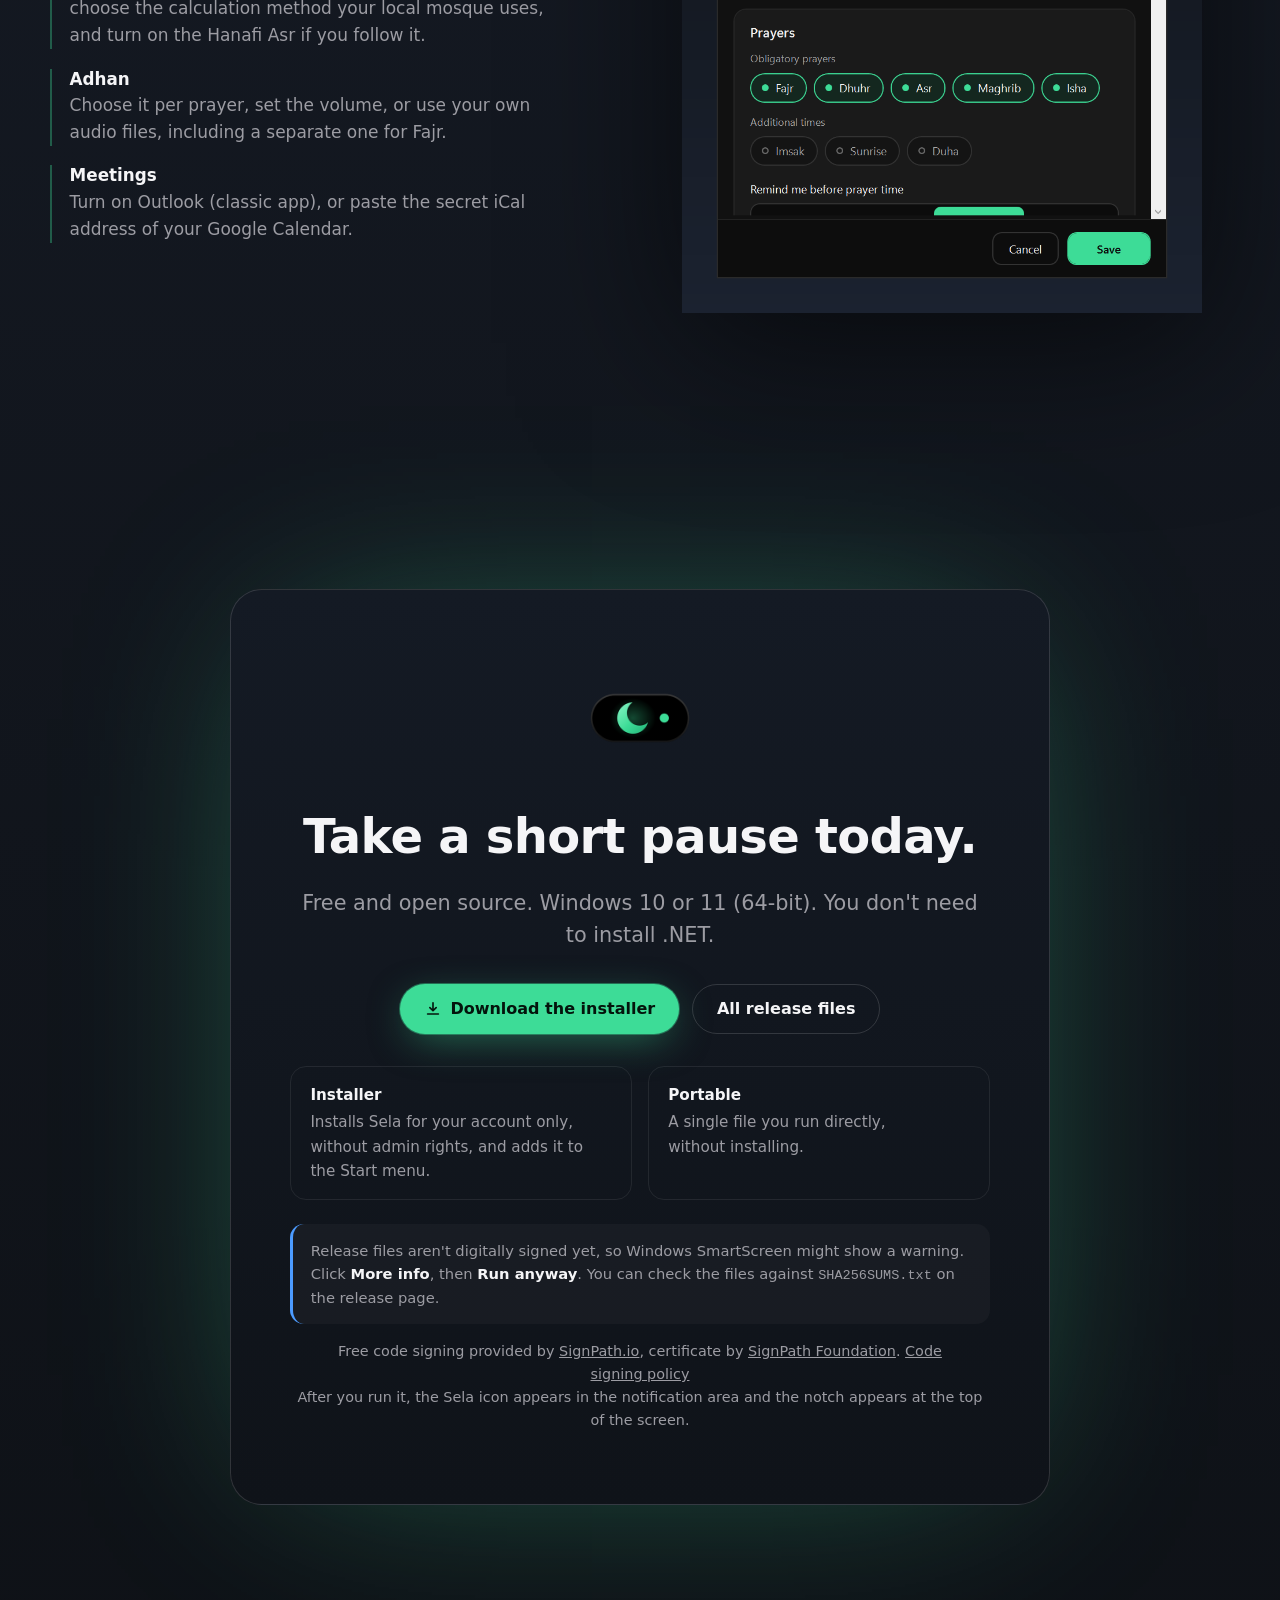
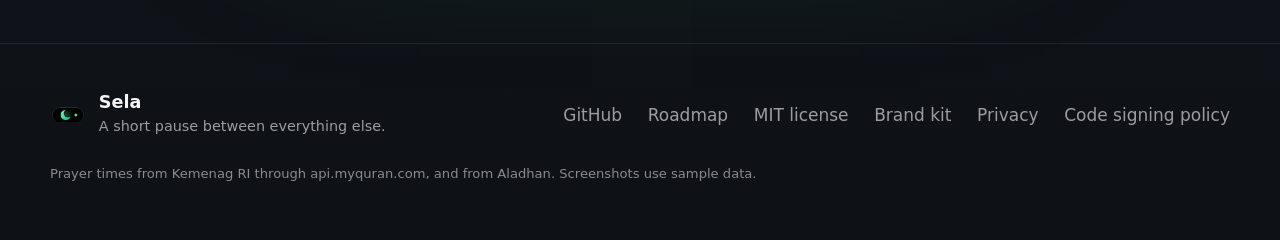
==== commit 24c31724: "Mention SignPath Foundation code signing on the download section" ====
--- a/docs/index.html
+++ b/docs/index.html
@@ -299,7 +299,7 @@
             <p><b data-i18n="dlPortT">Portable</b> <span data-i18n="dlPort">A single file you run directly, without installing.</span></p>
           </div>
           <p class="note" data-i18n="dlNote">Release files aren't digitally signed yet, so Windows SmartScreen might show a warning. Click <b>More info</b>, then <b>Run anyway</b>. You can check the files against <code>SHA256SUMS.txt</code> on the release page.</p>
-          <p class="fine"><a href="https://github.com/agusumri/sela#code-signing-policy" data-href-id="https://github.com/agusumri/sela/blob/main/README.id.md#code-signing-policy">Code signing policy</a></p>
+          <p class="fine">Free code signing provided by <a href="https://about.signpath.io/">SignPath.io</a>, certificate by <a href="https://signpath.org/">SignPath Foundation</a>. <a href="https://github.com/agusumri/sela#code-signing-policy" data-href-id="https://github.com/agusumri/sela/blob/main/README.id.md#code-signing-policy">Code signing policy</a></p>
           <p class="fine" data-i18n="dlAfter">After you run it, the Sela icon appears in the notification area and the notch appears at the top of the screen.</p>
         </div>
       </div>
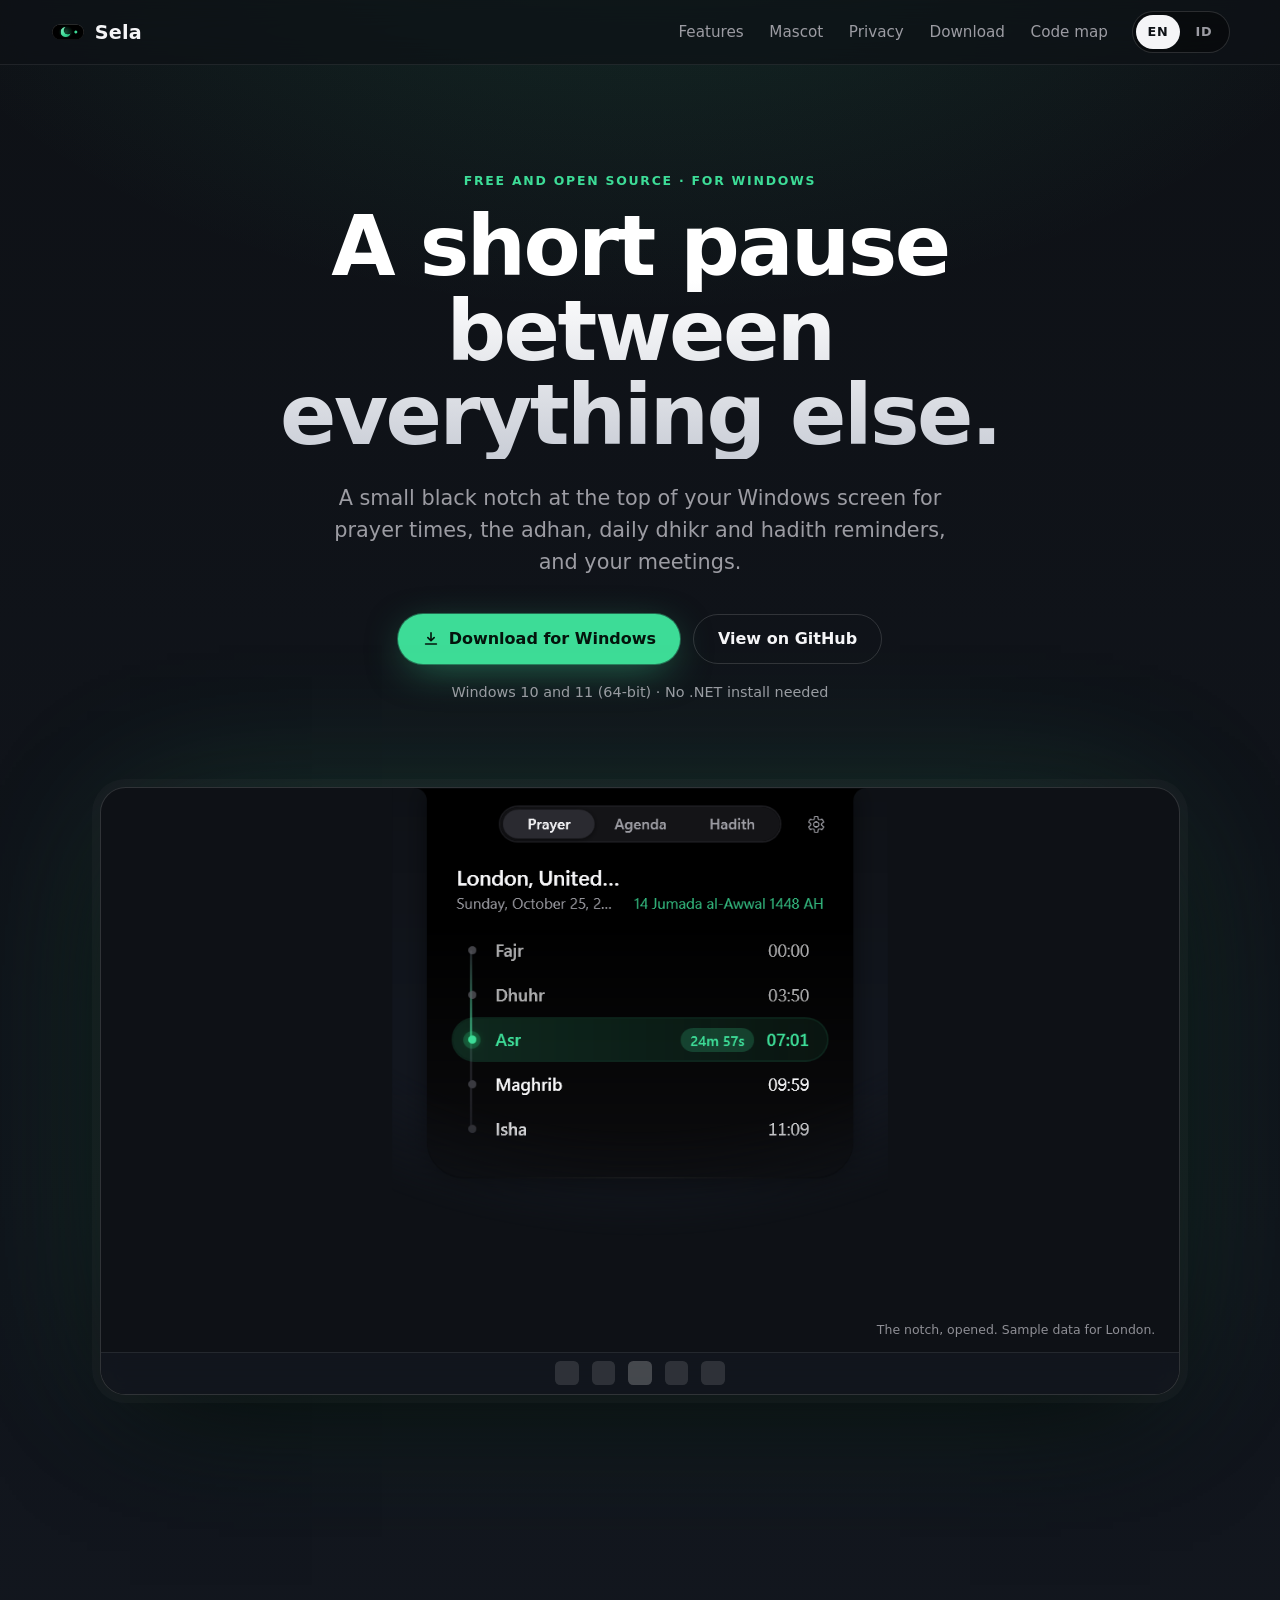
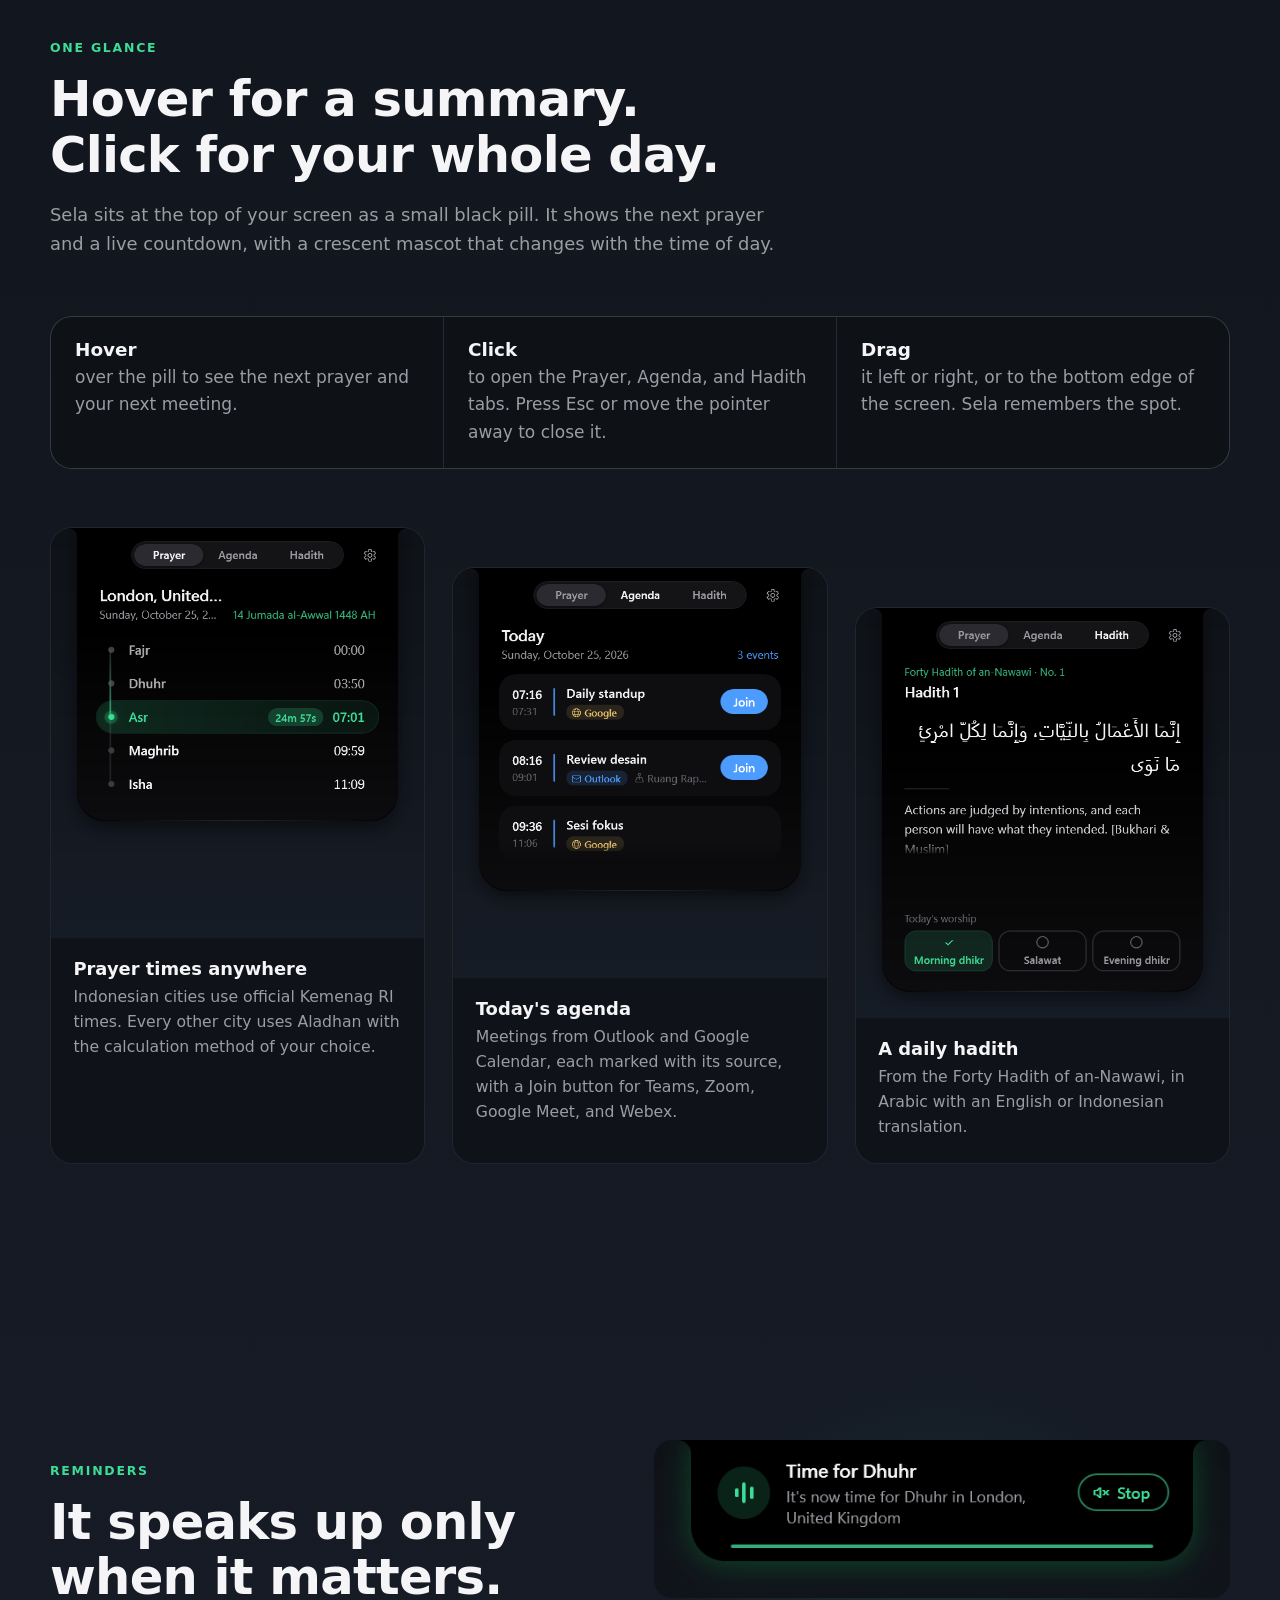
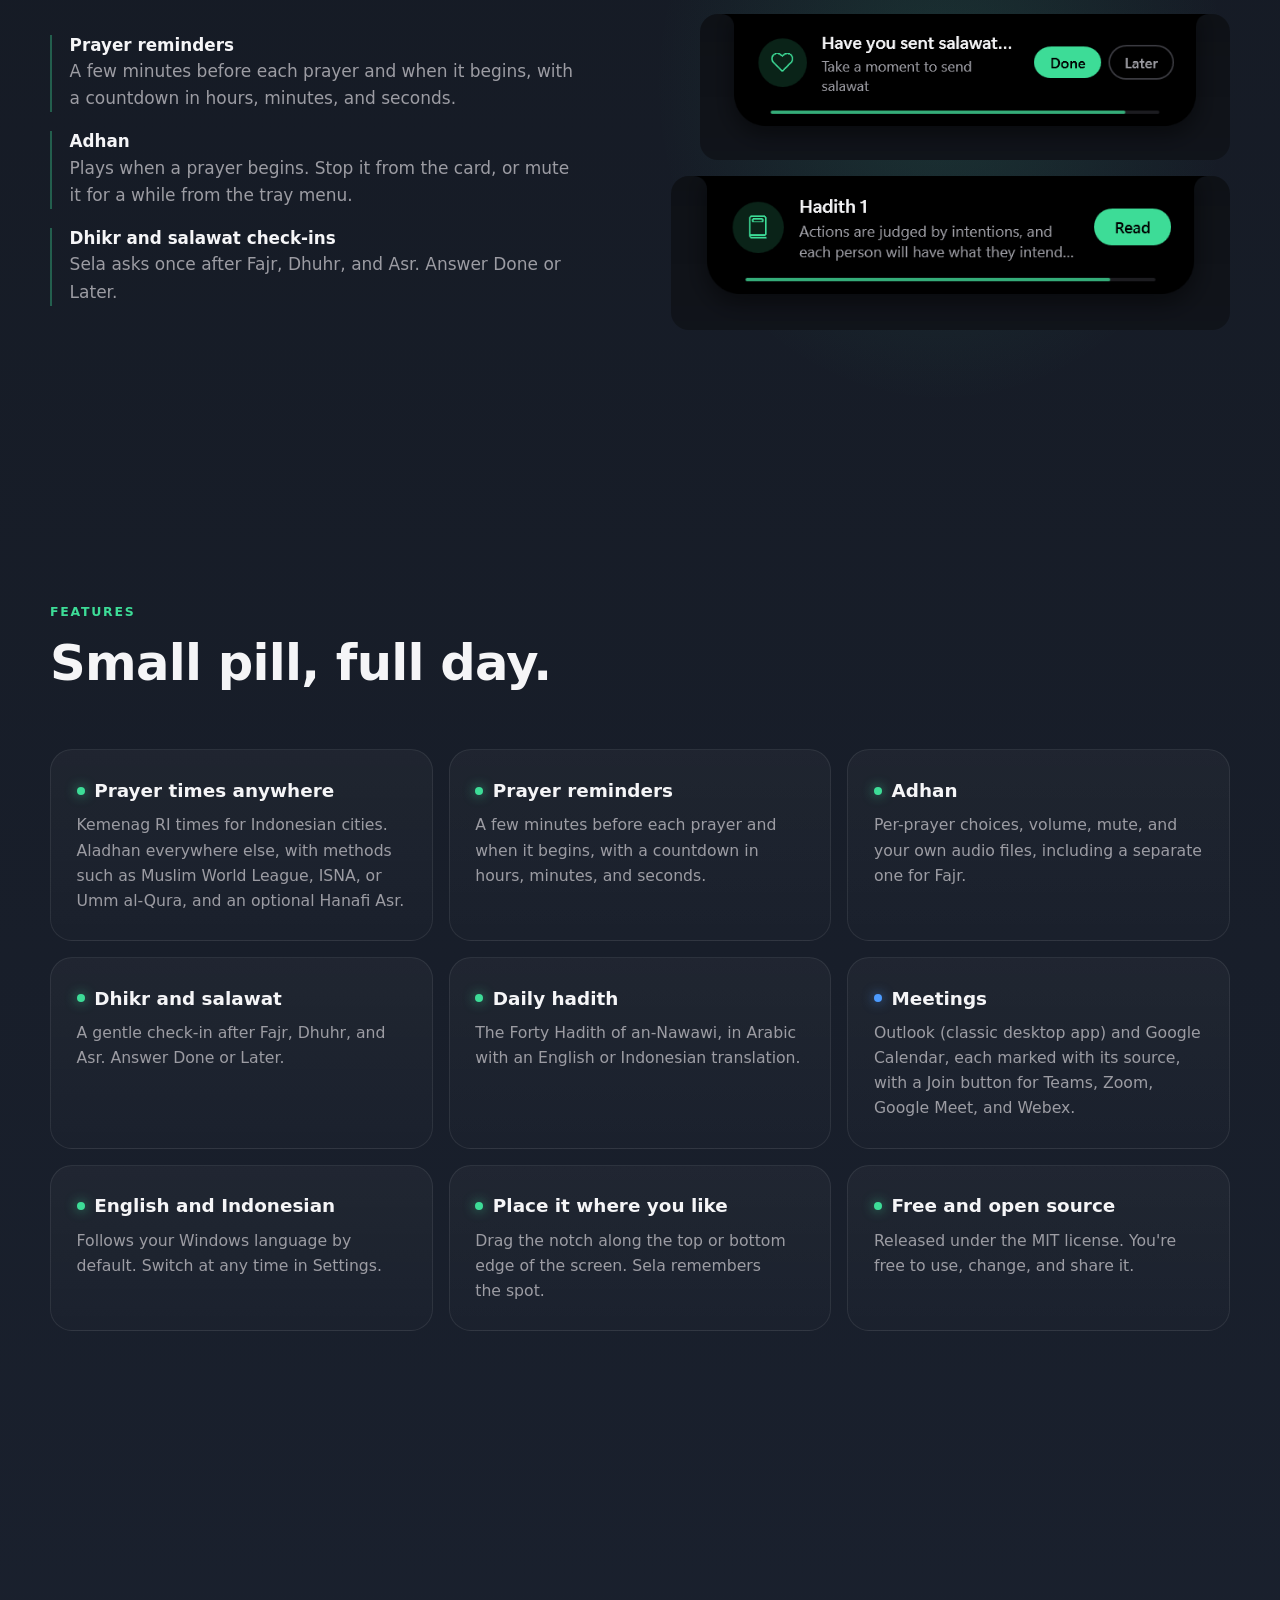
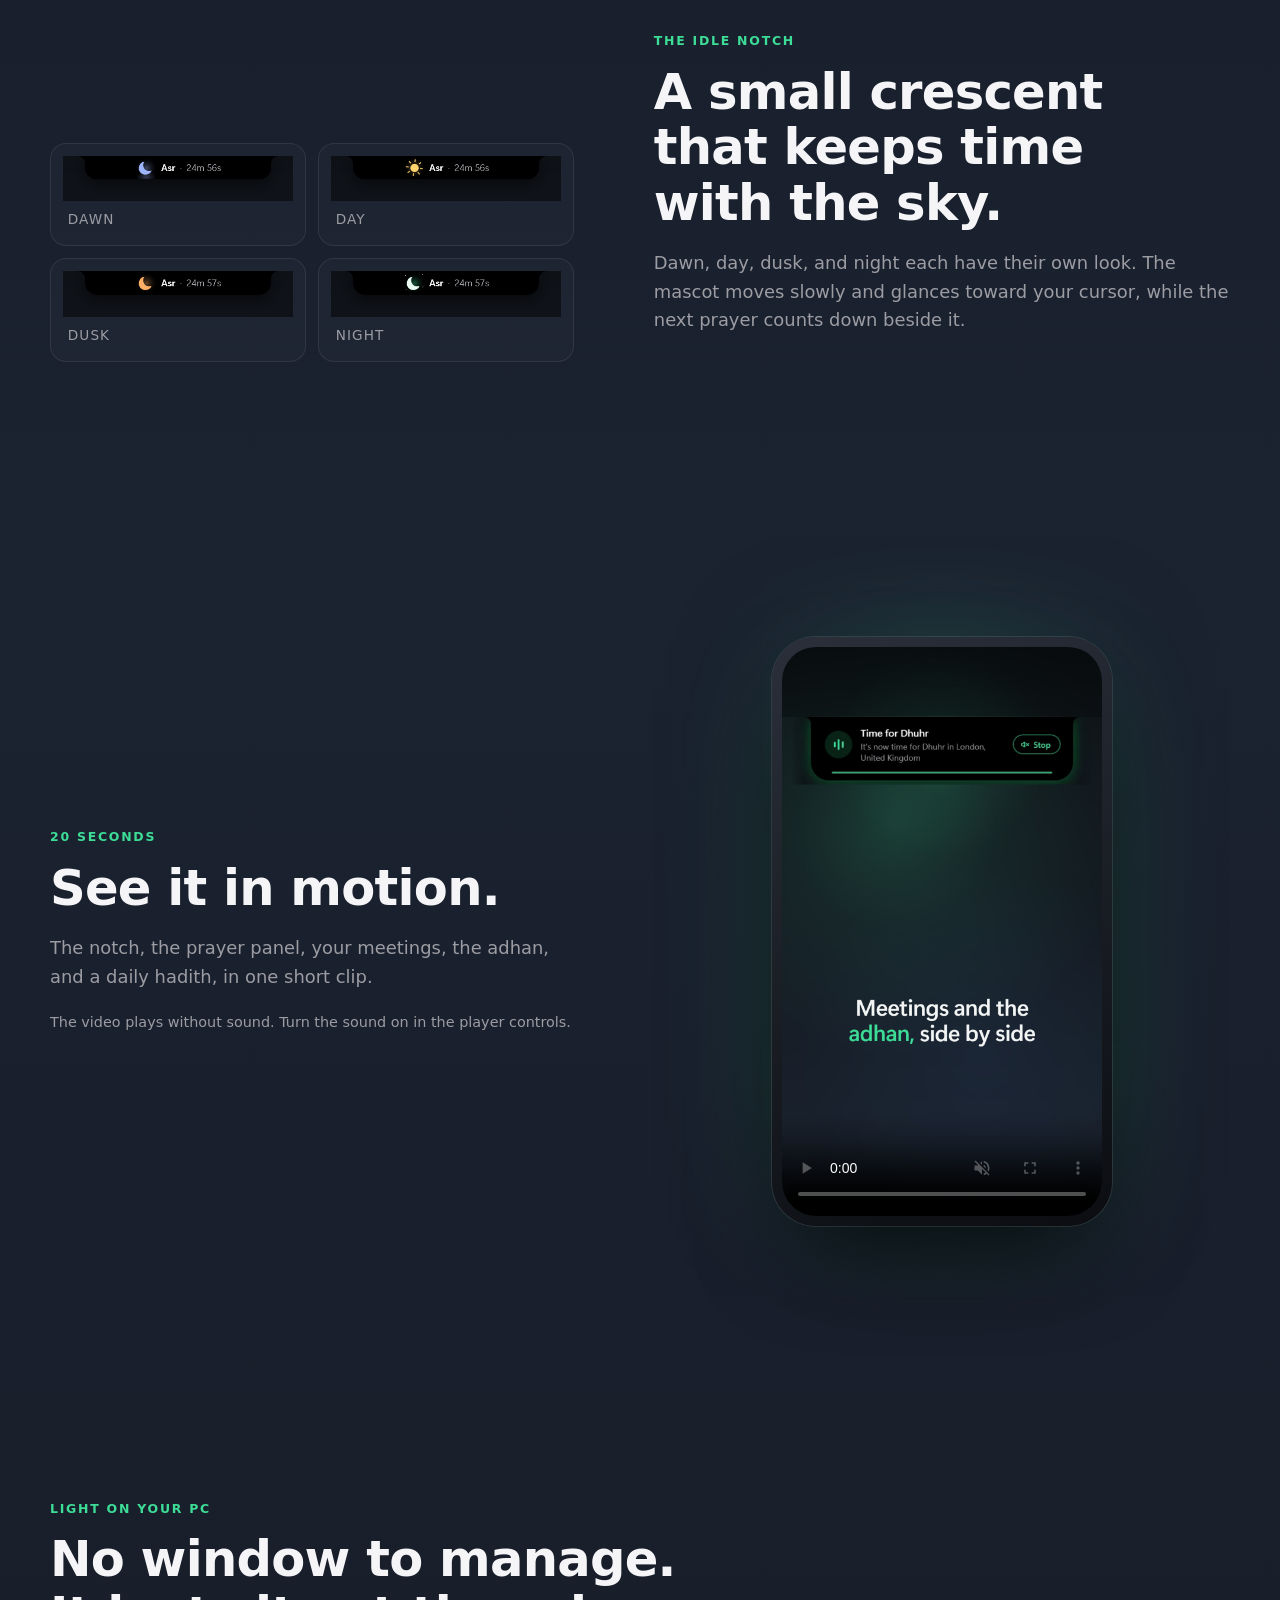
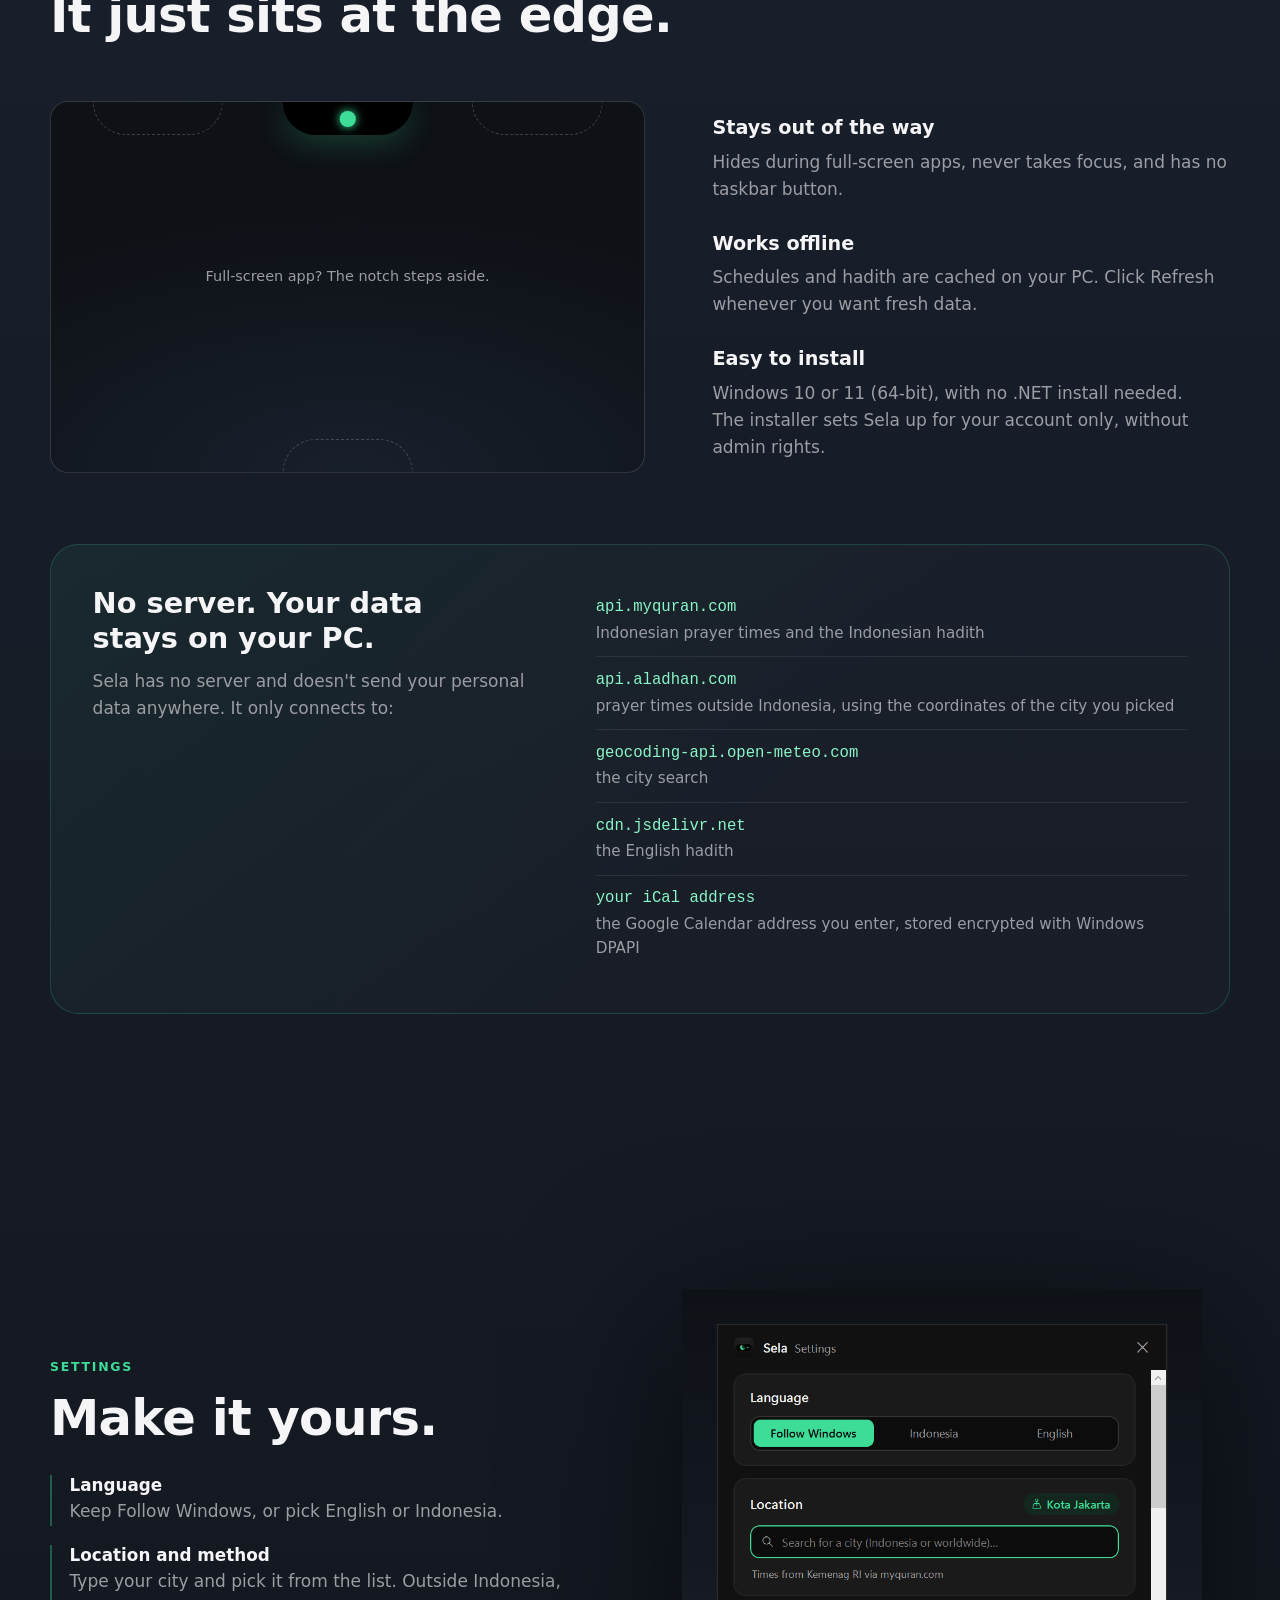
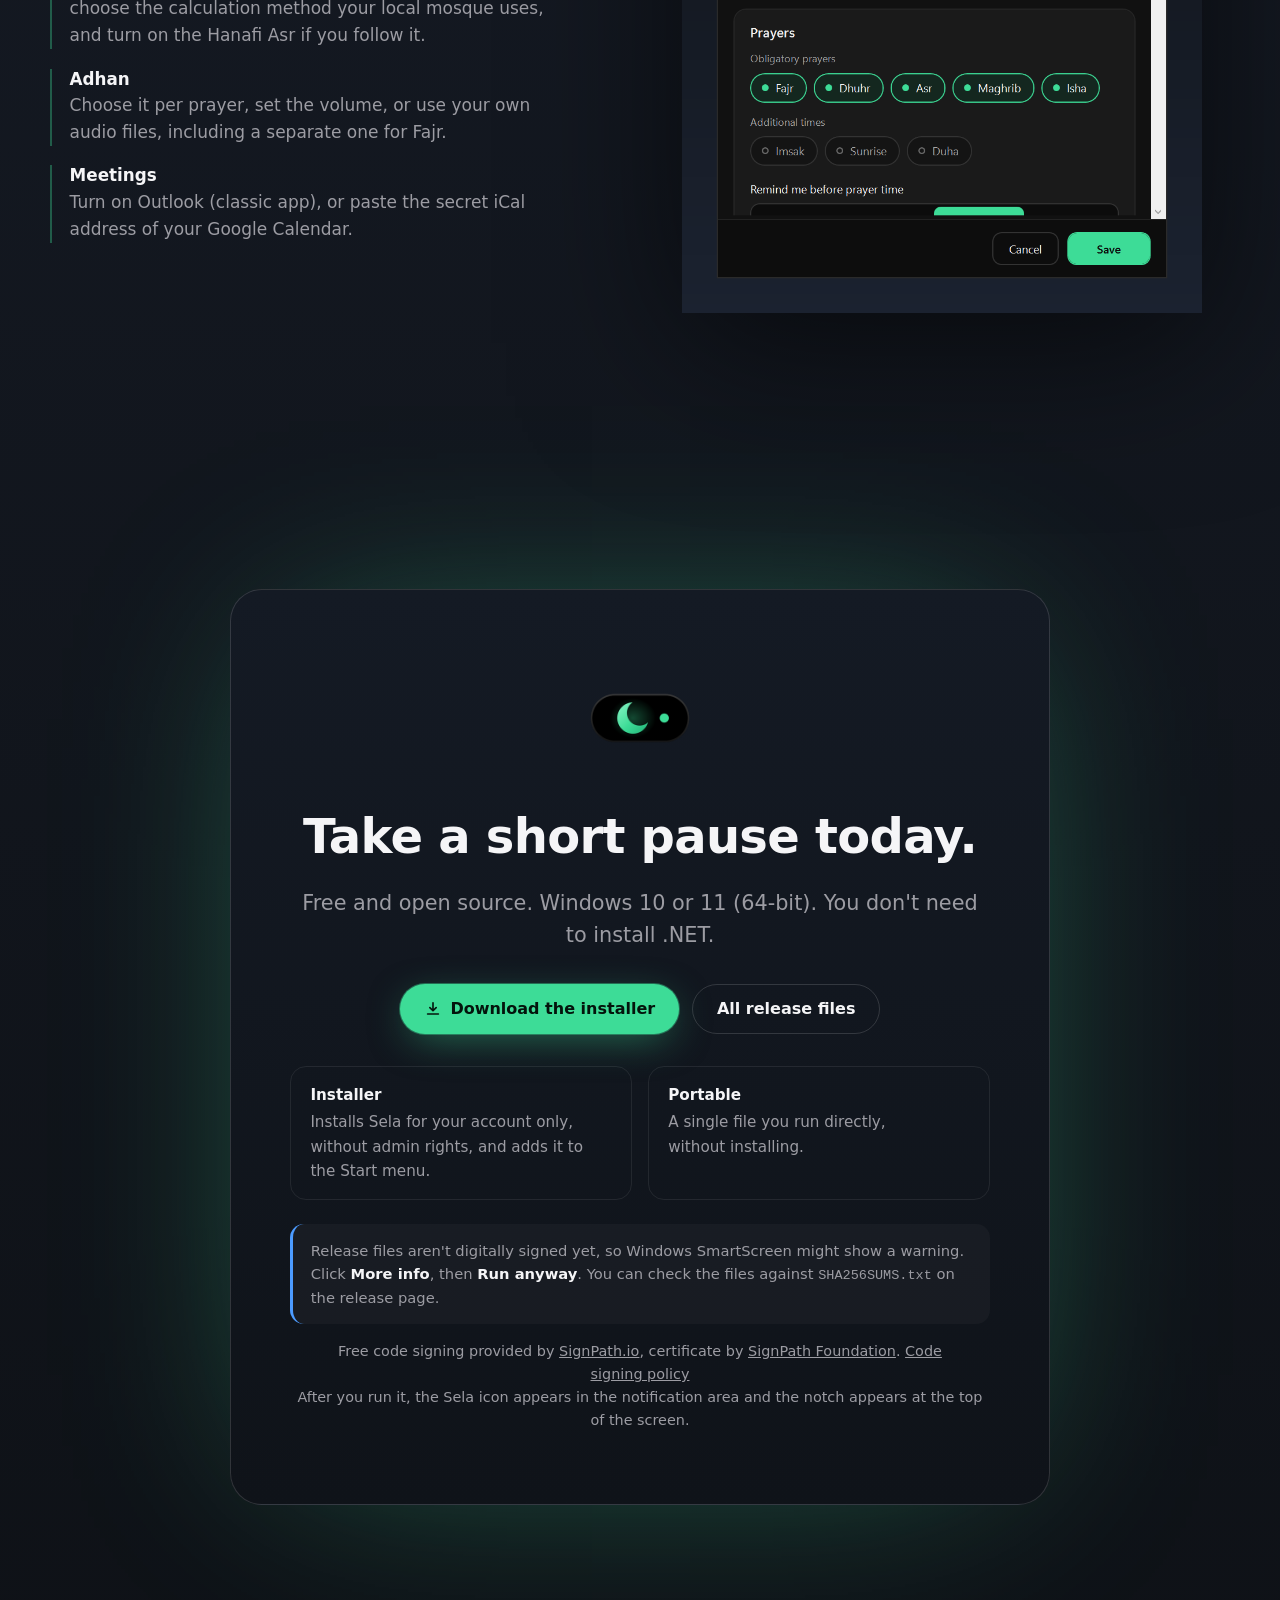
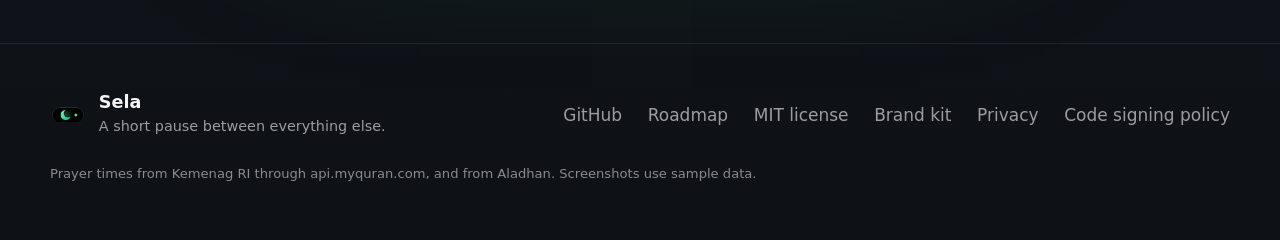
==== commit 23be80b4: "Add a code map of the app to the website and link it from the nav" ====
--- a/docs/index.html
+++ b/docs/index.html
@@ -45,6 +45,7 @@
         <a href="#mascot" data-i18n="navMascot">Mascot</a>
         <a href="#privacy" data-i18n="navPrivacy">Privacy</a>
         <a href="#download" data-i18n="navDownload">Download</a>
+        <a href="floorplan/" data-i18n="navMap">Code map</a>
       </nav>
       <div class="lang" role="group" aria-label="Language" data-i18n-aria="langLabel">
         <button type="button" data-lang="en" aria-pressed="true" lang="en"><span aria-hidden="true">EN</span><span class="sr">English</span></button>
